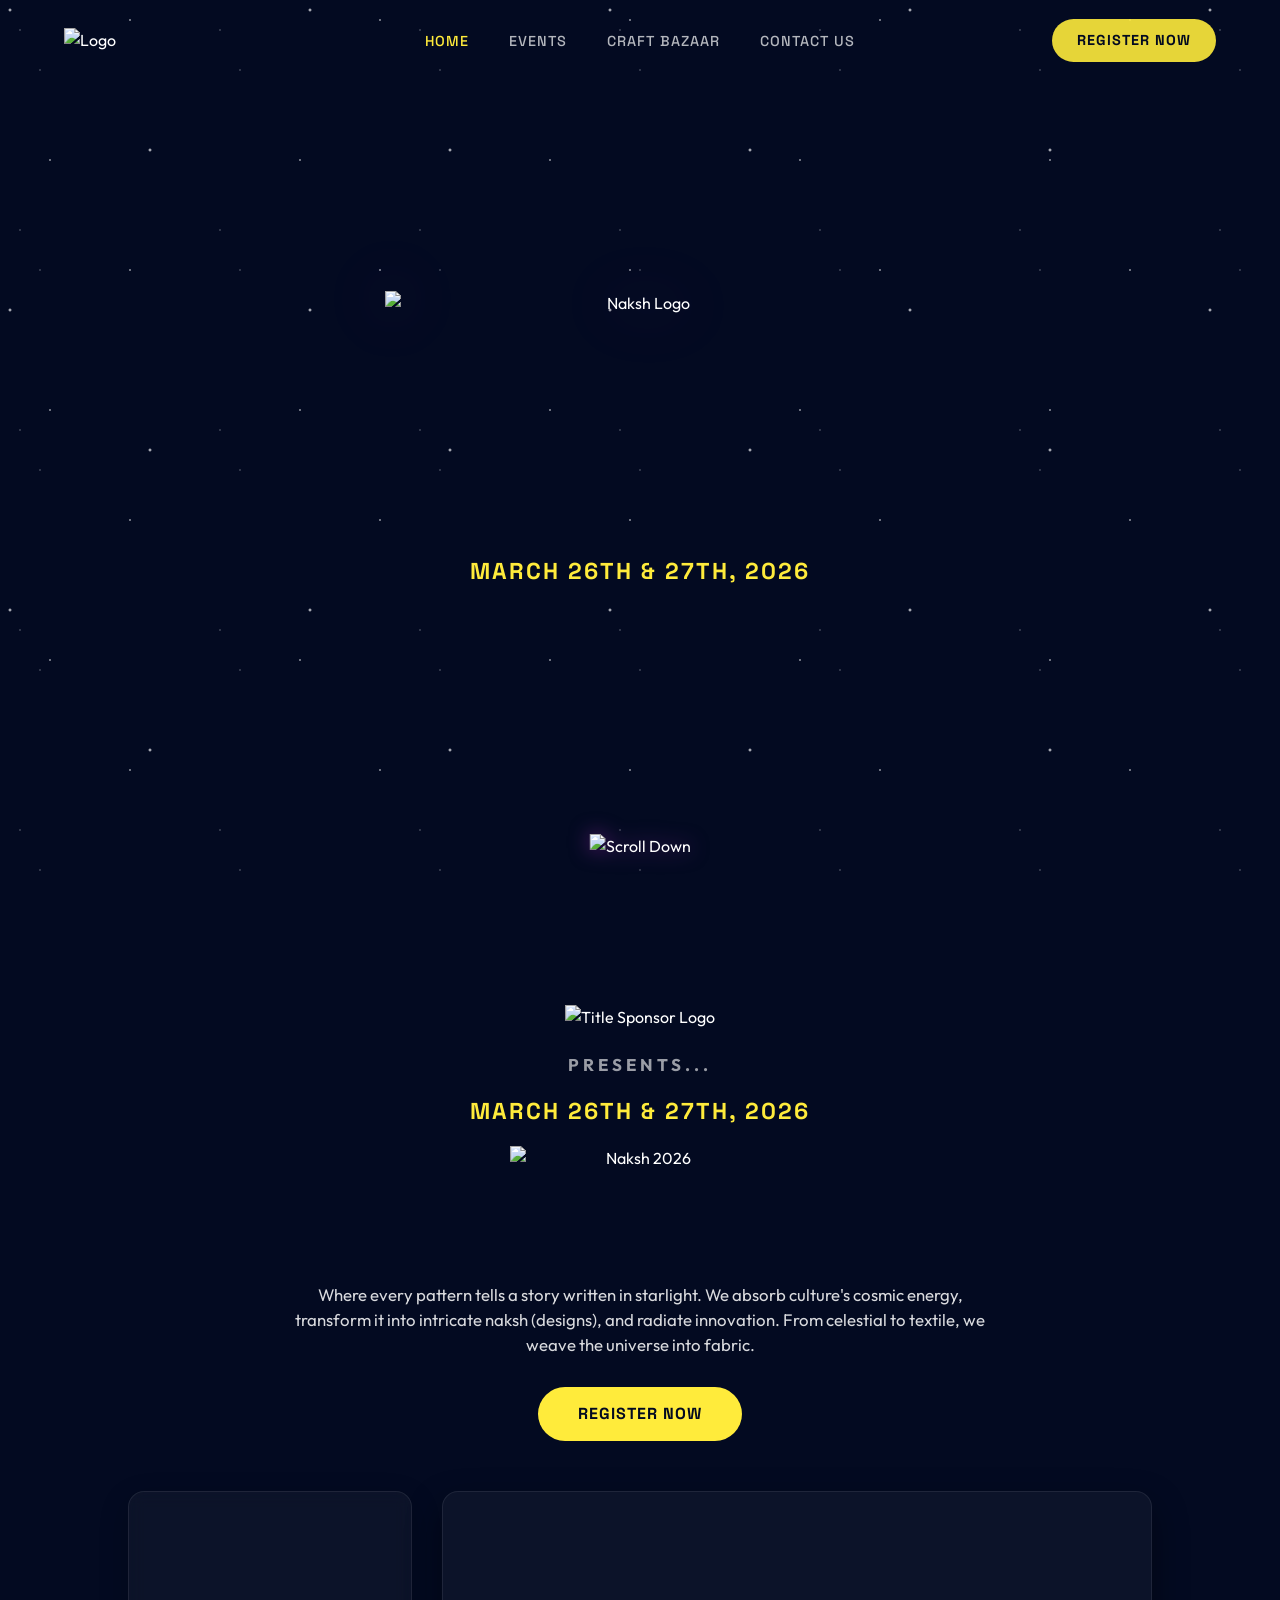
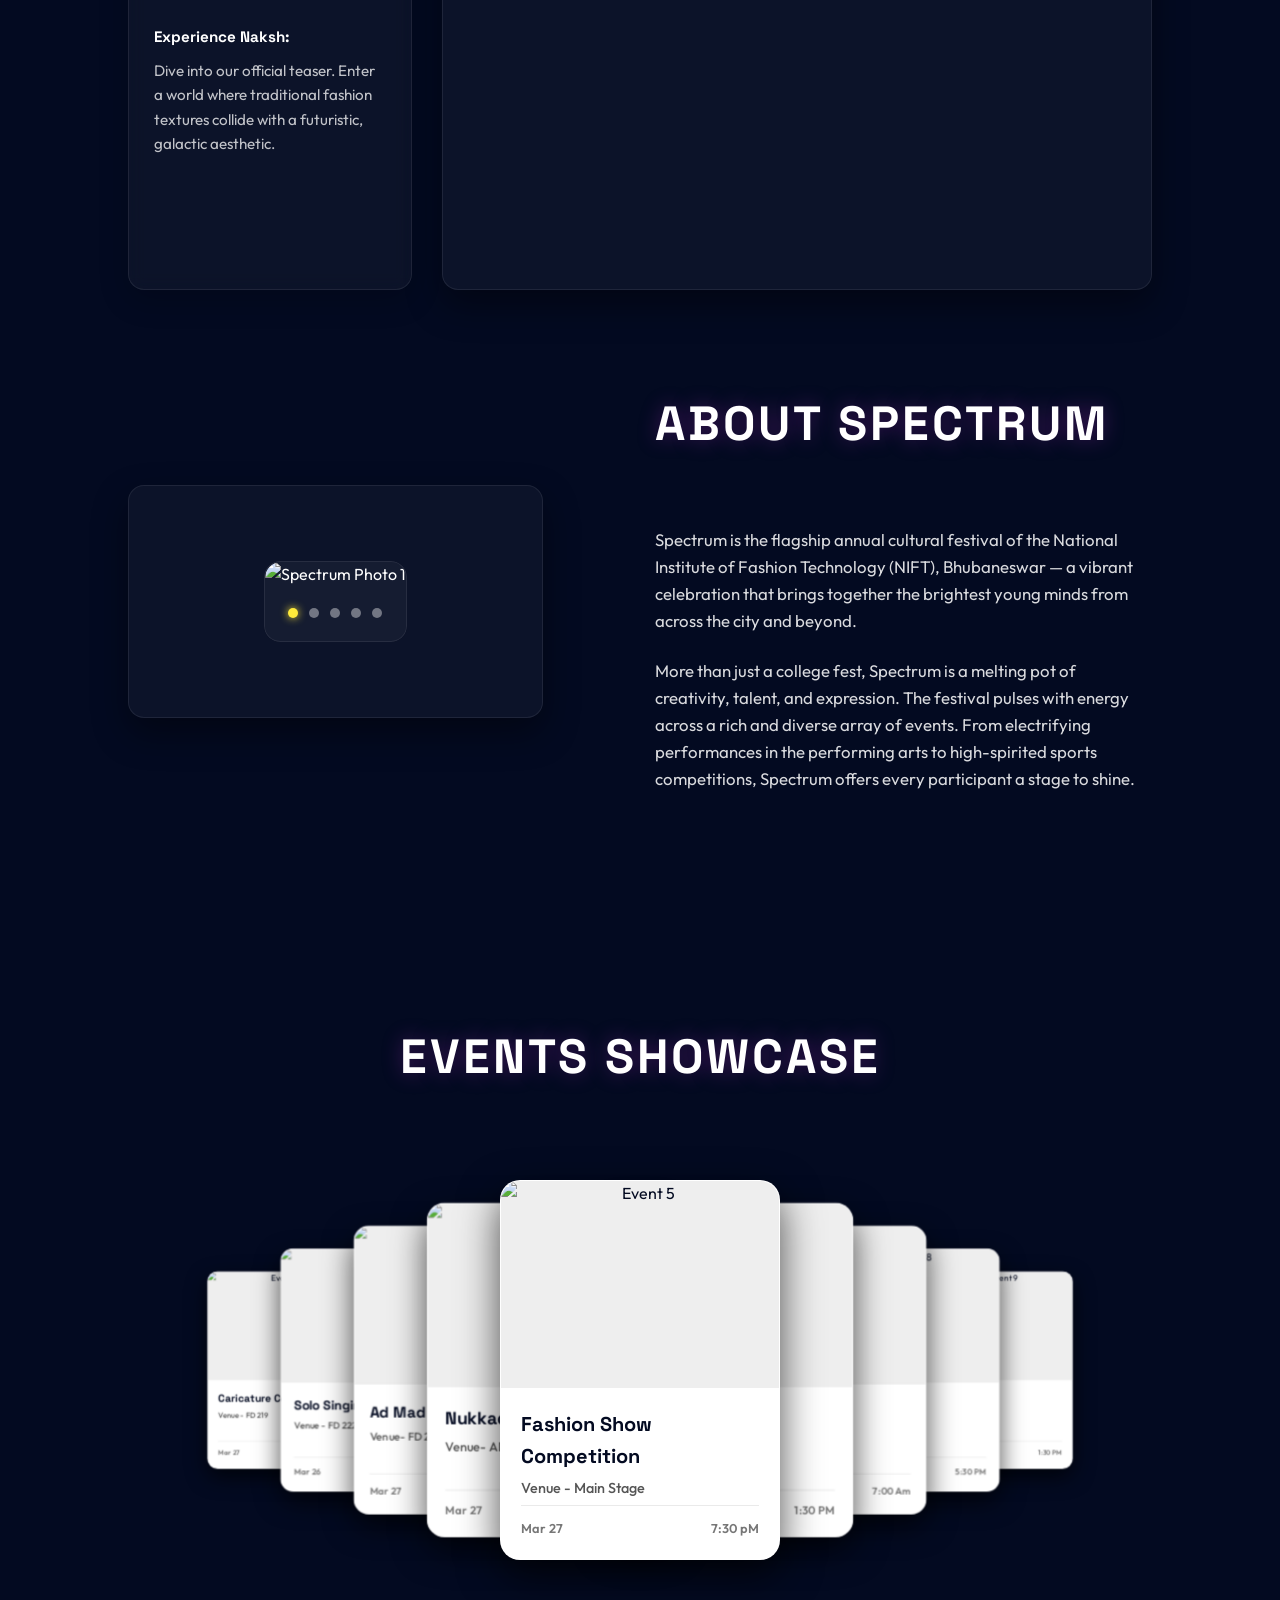
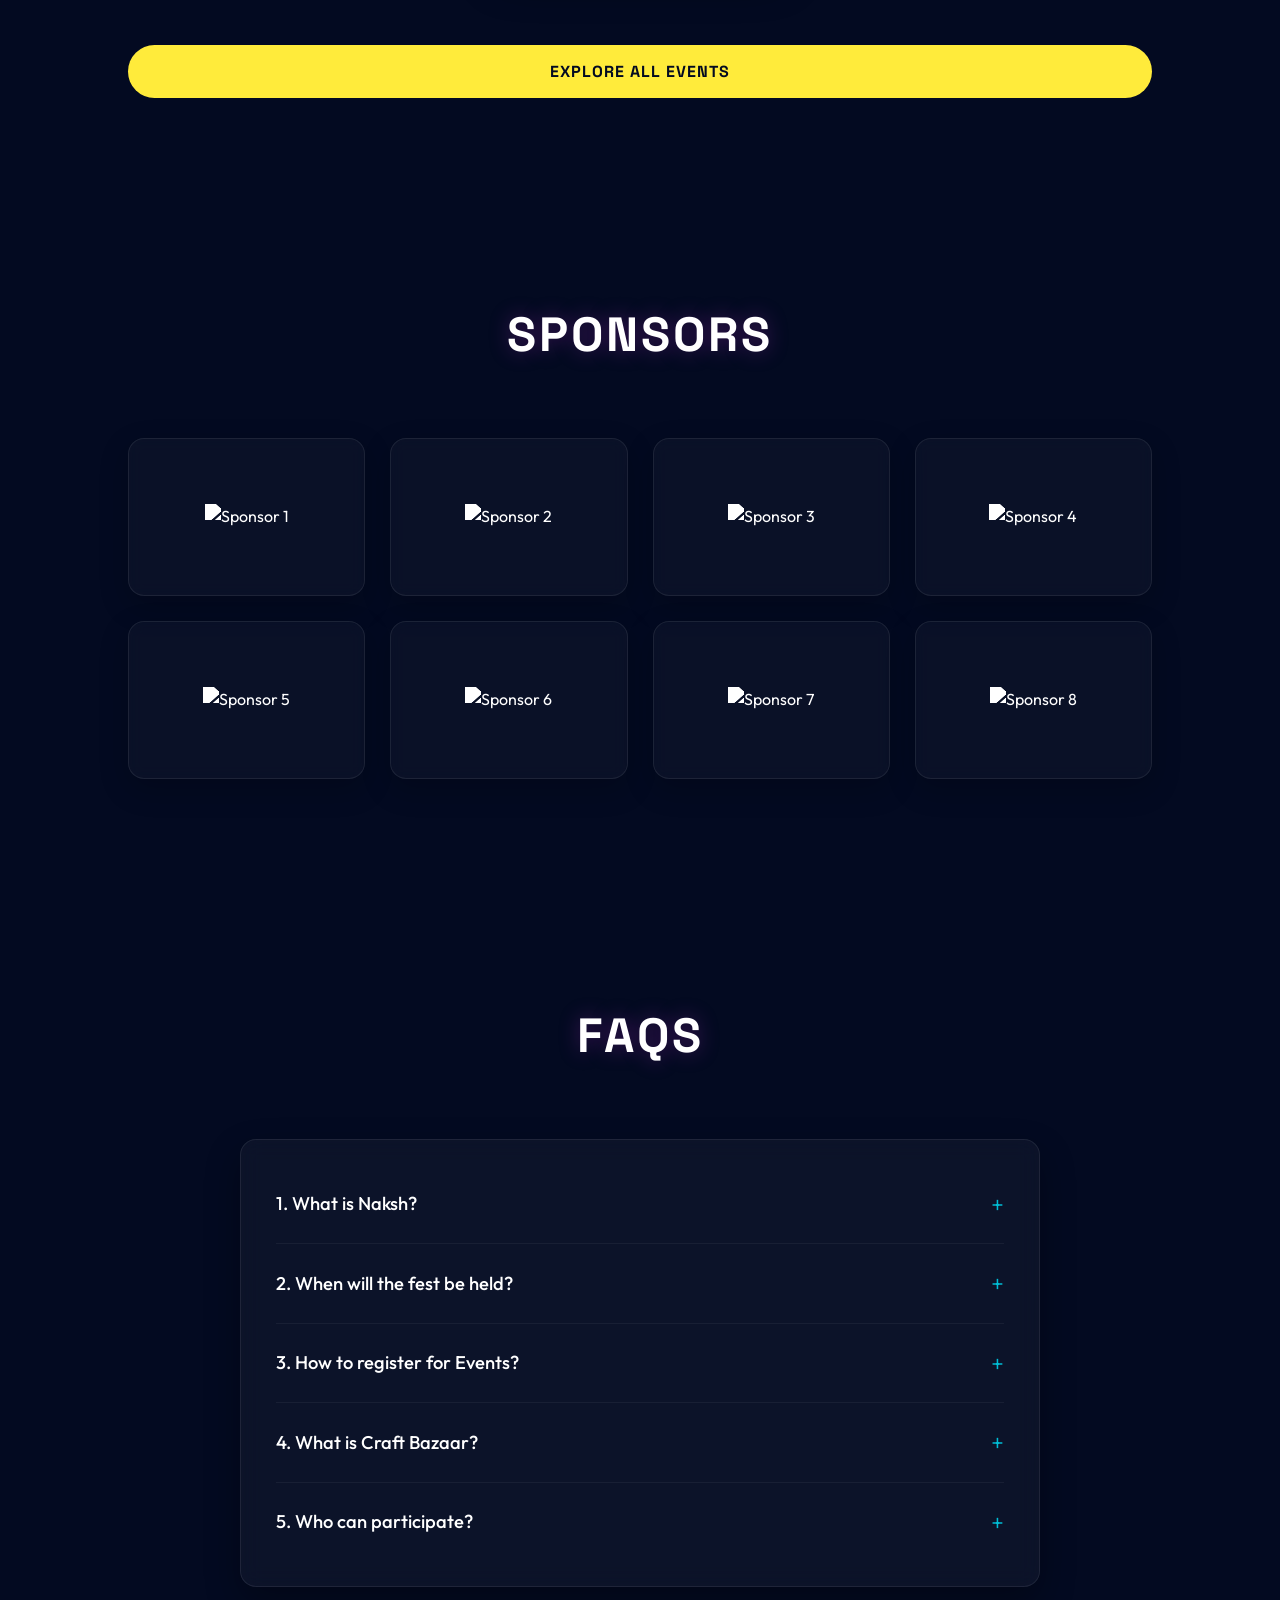
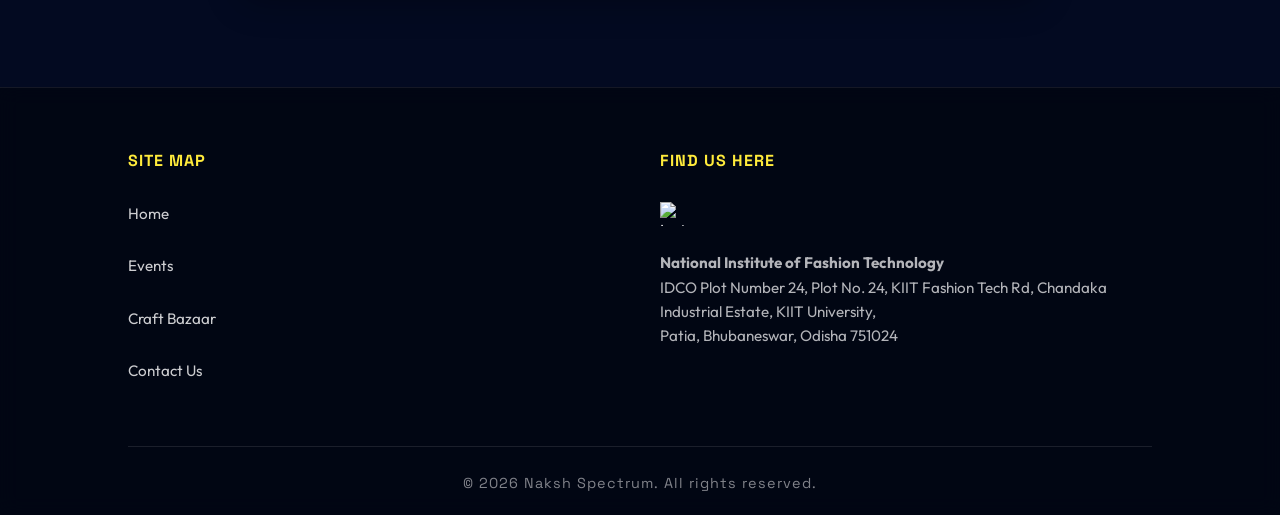
==== index.html @ 97445d71 "initial commit" ====
<!DOCTYPE html>
<html lang="en">
<head>
    <meta charset="UTF-8">
    <meta name="viewport" content="width=device-width, initial-scale=1.0">
    <title>Naksh - Spectrum 2026</title>
    
    <link rel="preconnect" href="https://fonts.googleapis.com">
    <link rel="preconnect" href="https://fonts.gstatic.com" crossorigin>
    <link href="https://fonts.googleapis.com/css2?family=Outfit:wght@300;400;500;600&family=Space+Grotesk:wght@400;500;700&display=swap" rel="stylesheet">
    <link rel="stylesheet" href="css/style.css">
    <script src="https://cdnjs.cloudflare.com/ajax/libs/gsap/3.12.2/gsap.min.js"></script>
    <script src="https://cdnjs.cloudflare.com/ajax/libs/gsap/3.12.2/ScrollTrigger.min.js"></script>
    
</head>
<body class="galaxy-body">

    <div class="stars-bg">
        <div class="star-layer star-layer-1"></div>
        <div class="star-layer star-layer-2"></div>
        <div class="star-layer star-layer-3"></div>
        
        <div class="shooting-stars">
            <div class="shooting-star"></div>
            <div class="shooting-star"></div>
            <div class="shooting-star"></div>
            <div class="shooting-star"></div>
            <div class="shooting-star"></div>
        </div>
    </div>
    <canvas id="water-ripples"></canvas>

    <header id="main-header">
        <div class="logo-container">
            <a href="index.html">
                <img src="images/Nift_logo_orginal1.png" alt="Logo" class="nav-logo-img">
            </a>
        </div>
        
        <nav>
            <ul>
                <li><a href="index.html" class="active-link">Home</a></li>
                <li><a href="events.html">Events</a></li>
                <li><a href="craft bazaar.html">Craft Bazaar</a></li>
                <li><a href="contact.html">Contact Us</a></li>
            </ul>
        </nav>
        
        <div class="header-contact">
            <a href="https://forms.gle/5urBq3kumRg4wjuAA" target="_blank" class="register-btn nav-register-btn">REGISTER NOW</a>
        </div>
    </header>

    <main>
        <section id="landing">
            <img src="images/naksh logo.png" alt="Naksh Logo" id="naksh-main-logo">
            <p class="section-date">March 26th & 27th, 2026</p>
        <a href="#about" class="scroll-down-link">
        <img src="images/scroll.png" alt="Scroll Down" class="spaceship-scroll">
    </a>
        </section>
        

        <section id="about">
            <div class="about-top-section">
                <div class="naksh-content-stack">
                    <div class="sponsor-logo-box">
                        <img src="images/sponsorname.jpg" alt="Title Sponsor Logo">
                    </div>
                    <p class="presents-text">Presents...</p>
                    
                    <p class="section-date">March 26th & 27th, 2026</p>
                    
                    <img src="images/naksh logo.png" alt="Naksh 2026" class="naksh-logo-img">
                    
                    <p class="naksh-desc">Where every pattern tells a story written in starlight. We absorb culture's cosmic energy, transform it into intricate naksh (designs), and radiate innovation. From celestial to textile, we weave the universe into fabric.</p>
                    
                    <a href="https://forms.gle/5urBq3kumRg4wjuAA" target="_blank" class="register-btn">REGISTER NOW</a>
                </div>
                
                <div class="media-split-grid">
                    <div class="video-desc-box">
                        <strong>Experience Naksh:</strong> Dive into our official teaser. Enter a world where traditional fashion textures collide with a futuristic, galactic aesthetic.
                    </div>
                    <div class="media-placeholder video-placeholder">
                        <video autoplay muted loop id="naksh-video">
                            <source src="images/teaser.mp4" type="video/mp4">
                            Your browser does not support HTML5 video.
                        </video>
                    </div>
                </div>
            </div>
            
            <div class="about-grid about-grid-rtl">
                <div class="about-text about-dir-ltr">
                    <h1 class="section-header about-heading-left">About Spectrum</h1>
                    <p>Spectrum is the flagship annual cultural festival of the National Institute of Fashion Technology (NIFT), Bhubaneswar — a vibrant celebration that brings together the brightest young minds from across the city and beyond.</p>
                    <p>More than just a college fest, Spectrum is a melting pot of creativity, talent, and expression. The festival pulses with energy across a rich and diverse array of events. From electrifying performances in the performing arts to high-spirited sports competitions, Spectrum offers every participant a stage to shine.</p>
                </div>
                <div class="media-placeholder about-dir-ltr">
                    <span > 
                        <div class="slideshow-container">

<div class="media-placeholder about-dir-ltr">
    <div class="slideshow-container">
        <div class="mySlides fade">
            <img src="images/fashion show.JPG" alt="Spectrum Photo 1">
        </div>
        
        <div class="mySlides fade">
            <img src="images/dancee.JPG" alt="Spectrum Photo 2">
        </div>
        
        <div class="mySlides fade">
            <img src="images/star.JPG" alt="Spectrum Photo 3">
        </div>
        <div class="mySlides fade">
            <img src="images/mr. & ms. spectrum.JPG" alt="Spectrum Photo 3">
        </div>
        <div class="mySlides fade">
            <img src="images/f show.JPG" alt="Spectrum Photo 3">
        </div>

        <div class="dots-container">
            <span class="dot"></span> 
            <span class="dot"></span> 
            <span class="dot"></span>
            <span class="dot"></span>
            <span class="dot"></span>
        </div>
    </div>
</section>

        <section id="events">
            <h1 class="section-header">Events Showcase</h1>
            
            <div class="carousel-container">
                <div class="carousel-track" id="carousel-track">
                    <div class="carousel-card" onclick="updateCarousel(0)">
                        <img src="images/Caricature.png" alt="Event 1">
                        <div class="card-info">
                            <h3>Caricature Competition</h3>
                            <p>Venue - FD 219</p>
                            <div class="event-meta">
                                <span>Mar 27</span>
                                <span>1:30 PM</span>
                            </div>
                        </div>
                    </div>
                    <div class="carousel-card" onclick="updateCarousel(1)">
                        <img src="images/SoloS.png" alt="Event 2">
                        <div class="card-info">
                            <h3>Solo Singing</h3>
                            <p>Venue - FD 222</p>
                            <div class="event-meta">
                                <span>Mar 26</span>
                                <span>3:30 PM</span>
                            </div>
                        </div>
                    </div>
                    <div class="carousel-card" onclick="updateCarousel(2)">
                        <img src="images/admad.png" alt="Event 3">
                        <div class="card-info">
                            <h3>Ad Mad</h3>
                            <p>Venue- FD 222</p>
                            <div class="event-meta">
                                <span>Mar 27</span>
                                <span>10:30 AM</span>
                            </div>
                        </div>
                    </div>
                    <div class="carousel-card" onclick="updateCarousel(3)">
                        <img src="images/nukkad-card.PNG" alt="Event 4">
                        <div class="card-info">
                            <h3>Nukkad Natak</h3>
                            <p>Venue- AD TD Passage</p>
                            <div class="event-meta">
                                <span>Mar 27</span>
                                <span>10:30 AM</span>
                            </div>
                        </div>
                    </div>
                    <div class="carousel-card" onclick="updateCarousel(4)">
                        <img src="images/FS.png" alt="Event 5">
                        <div class="card-info">
                            <h3>Fashion Show Competition </h3>
                            <p>Venue - Main Stage</p>
                            <div class="event-meta">
                                <span>Mar 27</span>
                                <span>7:30 pM</span>
                            </div>
                        </div>
                    </div>
                    <div class="carousel-card" onclick="updateCarousel(5)">
                        <img src="images/FIFA.png" alt="Event 6">
                        <div class="card-info">
                            <h3>E-sports(FIFA)</h3>
                            <p>Venue - BFT 004, BFT 005</p>
                            <div class="event-meta">
                                <span>Mar 26</span>
                                <span>1:30 PM</span>
                            </div>
                        </div>
                    </div>
                    <div class="carousel-card" onclick="updateCarousel(6)">
                        <img src="images/throw.png" alt="Event 7">
                        <div class="card-info">
                            <h3>Throwball(Girls)</h3>
                            <p>Venue-Volleyball Ground</p>
                            <div class="event-meta">
                                <span>Mar 26</span>
                                <span>7:00 Am</span>
                            </div>
                        </div>
                    </div>
                    <div class="carousel-card" onclick="updateCarousel(7)">
                        <img src="images/groupdance.PNG" alt="Event 8">
                        <div class="card-info">
                            <h3>Group Dance</h3>
                            <p>Main stage</p>
                            <div class="event-meta">
                                <span>Mar 27</span>
                                <span>5:30 PM</span>
                            </div>
                        </div>
                    </div>
                    <div class="carousel-card" onclick="updateCarousel(8)">
                        <img src="images/Chess.png" alt="Event 9">
                        <div class="card-info">
                            <h3>Chess</h3>
                            <p>Venue- FD 122</p>
                            <div class="event-meta">
                                <span>Mar 27</span>
                                <span>1:30 PM</span>
                            </div>
                        </div>
                    </div>
                </div>
            </div>
            
            <a href="events.html" class="know-more-btn">Explore All Events</a>
        </section>

        <section id="sponsors-list">
            <h1 class="section-header">Sponsors</h1>
            <div class="sponsors-grid">
                <div class="sponsor-card-white">
                    <img src="images/ubi.png" alt="Sponsor 1" class="sponsor-logo-placeholder">
                </div>
                <div class="sponsor-card-white">
                    <img src="images/red bull.png" alt="Sponsor 2" class="sponsor-logo-placeholder">
                </div>
                <div class="sponsor-card-white">
                    <img src="images/" alt="Sponsor 3" class="sponsor-logo-placeholder">
                </div>
                <div class="sponsor-card-white">
                    <img src="sponsor_logo_4.png" alt="Sponsor 4" class="sponsor-logo-placeholder">
                </div>
                <div class="sponsor-card-white">
                    <img src="sponsor_logo_5.png" alt="Sponsor 5" class="sponsor-logo-placeholder">
                </div>
                <div class="sponsor-card-white">
                    <img src="sponsor_logo_6.png" alt="Sponsor 6" class="sponsor-logo-placeholder">
                </div>
                <div class="sponsor-card-white">
                    <img src="sponsor_logo_7.png" alt="Sponsor 7" class="sponsor-logo-placeholder">
                </div>
                <div class="sponsor-card-white">
                    <img src="images/jaiswal.png" alt="Sponsor 8" class="sponsor-logo-placeholder">
                </div>
            </div>
        </section>

        <section id="faq">
            <h1 class="section-header">FAQs</h1>
            <div class="faq-container">
                <div class="faq-item">
                    <div class="faq-question">1. What is Naksh? <span class="faq-icon">+</span></div>
                    <div class="faq-answer">Naksh is the annual technical and cultural fest, featuring a blend of competitions, workshops, and entertainment nights focusing on the fusion of fashion and the cosmos.</div>
                </div>
                <div class="faq-item">
                    <div class="faq-question">2. When will the fest be held? <span class="faq-icon">+</span></div>
                    <div class="faq-answer">The upcoming edition will be held from March 26-27, 2026. Keep an eye on our portal for the exact timetable.</div>
                </div>
                <div class="faq-item">
                    <div class="faq-question">3. How to register for Events? <span class="faq-icon">+</span></div>
                    <div class="faq-answer">You can register through the "Register" button on this website and you will be redirected to our Google Form.</div>
                </div>
                <div class="faq-item">
                    <div class="faq-question">4. What is Craft Bazaar? <span class="faq-icon">+</span></div>
                    <div class="faq-answer">The two day CRAFT BAZAAR, gives a good platform to artisans and people to interact and exchange design and craft knowledge and experiences.</div>
                </div>
                <div class="faq-item">
                    <div class="faq-question">5. Who can participate? <span class="faq-icon">+</span></div>
                    <div class="faq-answer">It brings together tech enthusiasts, innovators, students, and industry leaders from across the country. Everyone is welcome to join the cosmic celebration!</div>
                </div>
            </div>
        </section>
    </main>

    <footer>
        <div class="footer-content">
            <div class="footer-col">
                <h4>SITE MAP</h4>
                <ul class="site-map" id="footer-sitemap">
                    <li><a href="index.html">Home</a></li></br>
                    <li><a href="events.html">Events</a></li></br>
                    <li><a href="craft bazaar.html">Craft Bazaar</a></li></br>
                    <li><a href="contact.html">Contact Us</a></li>
                </ul>
            </div>
            <div class="footer-col">
                <h4>FIND US HERE</h4>
                <div class="social-icons">
                    <a href="https://www.instagram.com/spectrum.niftbbsr26/" target="_blank" rel="noopener noreferrer">
                        <img src="https://img.icons8.com/ios-filled/50/ffffff/instagram-new.png" alt="Instagram">
                    </a>
                </div>
                <div class="address-box">
                    <p><strong>National Institute of Fashion Technology</strong><br>
                        IDCO Plot Number 24, Plot No. 24, KIIT Fashion Tech Rd, Chandaka Industrial Estate, KIIT University,<br>
                        Patia, Bhubaneswar, Odisha 751024</p>
                </div>
            </div>
        </div>
        <div class="footer-bottom">
            &copy; 2026 Naksh Spectrum. All rights reserved.
        </div>
    </footer>
    <script src="js/script.js"></script>
</body>
</html>
---- css/style.css ----
/* Consolidated styles for all pages */

/* ===== Source: css/home.css ===== */
/* --- General & Background Styles --- */
:root {
    --primary-bg: #030a21; /* Deep galaxy blue */
    --text-color: #ffffff;
    --accent-purple: #9c27b0;
    --accent-yellow: #ffeb3b;
    --nav-bg: rgba(3, 10, 33, 0.7);
    --glass-bg: rgba(255, 255, 255, 0.04);
    --glass-border: rgba(255, 255, 255, 0.08);
    --frosted-glass: blur(12px) saturate(180%);
    --faq-accent: #00bcd4; 
}

* {
    margin: 0;
    padding: 0;
    box-sizing: border-box;
    font-family: 'Outfit', sans-serif;
    -webkit-font-smoothing: antialiased;
}

body.galaxy-body {
    position: relative;
    background-color: var(--primary-bg);
    color: var(--text-color);
    overflow-x: hidden;
    line-height: 1.6;
}

h1, h2, h3, h4, .section-header, nav a, .register-btn, .know-more-btn {
    font-family: 'Space Grotesk', sans-serif;
}

/* --- Animated Floating Stars --- */
.stars-bg {
    position: fixed;
    top: 0; left: 0; width: 100%; height: 100%;
    z-index: 0;
    pointer-events: none;
}

.star-layer {
    position: absolute;
    top: 0; left: 0; width: 100%; height: 100%;
    background-repeat: repeat;
    animation: driftUp linear infinite;
}

.star-layer-1 {
    background-image: radial-gradient(1px 1px at 20px 30px, #ffffff, rgba(0,0,0,0)),
                      radial-gradient(1px 1px at 40px 70px, #ffffff, rgba(0,0,0,0)),
                      radial-gradient(1px 1px at 90px 40px, #ffffff, rgba(0,0,0,0)),
                      radial-gradient(1px 1px at 160px 120px, #ffffff, rgba(0,0,0,0));
    background-size: 200px 200px;
    animation-duration: 60s;
    opacity: 0.6;
}

.star-layer-2 {
    background-image: radial-gradient(1.5px 1.5px at 50px 160px, #ffffff, rgba(0,0,0,0)),
                      radial-gradient(1.5px 1.5px at 130px 20px, #ffffff, rgba(0,0,0,0)),
                      radial-gradient(1.5px 1.5px at 200px 180px, #ffffff, rgba(0,0,0,0));
    background-size: 250px 250px;
    animation-duration: 40s;
    opacity: 0.8;
}

.star-layer-3 {
    background-image: radial-gradient(2px 2px at 10px 10px, #ffffff, rgba(0,0,0,0)),
                      radial-gradient(2px 2px at 150px 150px, #ffffff, rgba(0,0,0,0)),
                      radial-gradient(2px 2px at 280px 80px, #ffffff, rgba(0,0,0,0));
    background-size: 300px 300px;
    animation-duration: 25s;
    opacity: 1;
}

@keyframes driftUp {
    from { background-position: 0 0; }
    to { background-position: 0 -600px; }
}

a { text-decoration: none; color: inherit; }
ul { list-style: none; }

/* --- Canvas Ripple Effect --- */
#water-ripples {
    position: fixed;
    top: 0; left: 0; width: 100%; height: 100%;
    z-index: 1; 
    pointer-events: none; 
}

header, main, footer {
    position: relative;
    z-index: 10;
}

/* --- Navigation Bar --- */
header {
    position: fixed;
    top: 0; left: 0; width: 100%;
    display: flex; 
    justify-content: space-between; 
    align-items: center;
    padding: 1.2rem 5%;
    z-index: 1000;
    transition: all 0.3s ease;
}

header.scrolled {
    padding: 0.8rem 5%;
    background-color: var(--nav-bg);
    backdrop-filter: var(--frosted-glass);
    -webkit-backdrop-filter: var(--frosted-glass);
    box-shadow: 0 4px 20px rgba(0,0,0,0.3);
    border-bottom: 1px solid var(--glass-border);
}

.logo-container { 
    flex: 1; 
    display: flex; 
    justify-content: flex-start;
    align-items: center; 
}

.nav-logo-img { 
    height: 65px; 
    width: auto; 
    object-fit: contain;
    transition: height 0.3s ease;
}

header.scrolled .nav-logo-img {
    height: 50px;
}

nav {
    flex: 1; 
    display: flex;
    justify-content: center; 
}

nav ul { display: flex; gap: 2.5rem; justify-content: center;}
nav a { 
    font-weight: 500; 
    opacity: 0.7; 
    transition: all 0.3s ease; 
    letter-spacing: 1px; 
    text-transform: uppercase;
    font-size: 0.9rem;
    white-space: nowrap; /* Ensures Craft Bazaar stays on one line */
}
nav a:hover, nav a.active-link { 
    opacity: 1; 
    color: var(--accent-yellow); 
}

.header-contact {
    flex: 1;
    display: flex;
    justify-content: flex-end;
    align-items: center;
    gap: 10px;
    font-family: 'Space Grotesk', sans-serif;
    font-weight: 500;
    font-size: 1rem;
    opacity: 0.9;
}
.header-contact img {
    width: 18px;
    height: 18px;
}

/* Specific styling for the Register button inside the header */
.nav-register-btn {
    margin-top: 0 !important; 
    padding: 10px 25px !important;
    font-size: 0.9rem !important;
}

.register-btn {
    background: var(--accent-yellow);
    color: var(--primary-bg);
    border: none;
    padding: 14px 40px;
    border-radius: 30px;
    font-weight: 700;
    cursor: pointer;
    transition: all 0.3s ease;
    font-size: 1rem;
    text-transform: uppercase;
    letter-spacing: 1px;
    margin-top: 15px; 
    display: inline-block;
}

.register-btn:hover {
    transform: translateY(-3px);
    box-shadow: 0 10px 25px rgba(255, 235, 59, 0.3);
}

/* --- Layout & Sections --- */
section { padding: 100px 10%; min-height: 80vh; display: flex; flex-direction: column; justify-content: center; }

#landing { text-align: center; align-items: center; height: 100vh; padding-top: 80px; }
#naksh-main-logo {height: 230px;width: 510px; margin-bottom: 2rem; display: flex; align-items: center; justify-content: center; filter: drop-shadow(0 0 30px rgba(156, 39, 176, 0.4));}


.about-grid { display: grid; grid-template-columns: 1.2fr 1fr; gap: 7rem; align-items: center; margin-bottom: 2px; }
.about-text p { font-size: 1.05rem; opacity: 0.85; margin-bottom: 1.5rem; }

.section-header { 
    font-size: 2.8rem; 
    margin-bottom: 3rem; 
    color: var(--text-color); 
    text-align: center; 
    text-transform: uppercase;
    letter-spacing: 2px;
}

/* --- Centered Layout for About Naksh Top Section --- */
.about-top-section {
    display: flex;
    flex-direction: column;
    gap: 50px; 
    margin-bottom: 6rem;
    width: 100%;
}

.naksh-content-stack {
    display: flex;
    flex-direction: column;
    align-items: center; 
    text-align: center; 
    gap: 15px; /* Tighter gap */
    max-width: 700px;
    margin: 0 auto; 
}

.naksh-content-stack p { margin-bottom: 0; }

.sponsor-logo-box {
    padding: 5px 5px;
}

.sponsor-logo-box img {
    height: 70px;
    width: auto;
    object-fit: contain;
}

.presents-text {
    font-size: 17px;
    font-weight: bold;
    letter-spacing: 4px;
    text-transform: uppercase;
    color: rgba(255, 255, 255, 0.6);
}

.section-date {
    font-weight: 700;
    letter-spacing: 2px;
    color: var(--accent-yellow);
    font-size: 23px;
    margin: 0; /* Reduced spacing */
    font-family: 'Space Grotesk', sans-serif;
    text-transform: uppercase;
}

.naksh-logo-img {
    height: 120px;
    width: 260px;
    object-position: center; 
    margin: 1px 0; /* Tightened spacing around logo */
}

.naksh-desc {
    max-width: 800px;
    line-height: 1.5; /* Decreased line height for cleaner block */
    font-size: 1.05rem;
    opacity: 0.85;
}
/* --- Spaceship Scroll Button --- */
.scroll-down-link {
    position: absolute;
    bottom: 40px;
    left: 50%;
    transform: translateX(-50%);
    z-index: 20;
    transition: transform 0.3s ease;
}

.spaceship-scroll {
    width: 60px; /* Adjust size based on your image */
    height: auto;
    filter: drop-shadow(0 0 10px rgba(156, 39, 176, 0.6)); /* Purple glow to match accent */
    animation: space-float 3s infinite ease-in-out;
    cursor: pointer;
}

.scroll-down-link:hover .spaceship-scroll {
    filter: drop-shadow(0 0 20px var(--accent-yellow)); /* Glows yellow on hover */
}

/* Floating Animation */
@keyframes space-float {
    0%, 100% {
        transform: translateY(0);
    }
    50% {
        transform: translateY(-15px);
    }
}

/* Ensure landing container allows absolute positioning */
#landing {
    position: relative;
    display: flex;
    flex-direction: column;
    justify-content: center;
    align-items: center;
    height: 100vh;
}


/* --- Media Split Grid (Bottom Boxes) --- */
.media-split-grid {
    display: grid;
    grid-template-columns: 1fr 2.5fr; 
    gap: 30px;
    width: 100%;
    align-items: stretch;
}

.media-placeholder { 
    background: var(--glass-bg); 
    width: 100%;
    aspect-ratio: 16 / 9; 
    display: flex; 
    justify-content: center; 
    align-items: center; 
    border-radius: 16px; 
    border: 1px solid var(--glass-border);
    box-shadow: 0 15px 35px rgba(0,0,0,0.4);
    overflow: hidden;
    position: relative;
}

#naksh-video {
    width: 100%;
    height: 100%;
    object-fit: cover;
    position: absolute;
    top: 0; left: 0;
}

.video-desc-box {
    background: var(--glass-bg);
    border: 1px solid var(--glass-border);
    padding: 25px;
    border-radius: 16px;
    font-size: 0.95rem;
    color: rgba(255, 255, 255, 0.75);
    backdrop-filter: blur(8px);
    box-shadow: 0 10px 30px rgba(0,0,0,0.2);
    display: flex;
    flex-direction: column;
    justify-content: center;
}
.video-desc-box strong { color: var(--text-color); font-family: 'Space Grotesk', sans-serif; display: block; margin-bottom: 10px;}

/* --- Events Carousel Section --- */
#events { text-align: center; overflow: hidden; padding: 100px 10% 80px 10%;}

.carousel-container { 
    position: relative; 
    width: 100%; 
    height: 420px; 
    display: flex; 
    justify-content: center; 
    align-items: center; 
    margin-bottom: 50px; 
    perspective: 1800px; 
}

.carousel-track { 
    position: relative; 
    width: 280px; 
    height: 380px; 
    transform-style: preserve-3d; 
}

.carousel-card { 
    position: absolute; 
    width: 100%; 
    height: 100%; 
    background: #ffffff; 
    border-radius: 20px; 
    color: #030a21; 
    transition: transform 0.5s cubic-bezier(0.4, 0, 0.2, 1), opacity 0.5s ease; 
    cursor: pointer; 
    display: flex; 
    flex-direction: column; 
    overflow: hidden; 
    box-shadow: 0 15px 40px rgba(0,0,0,0.7); 
    border: 1px solid rgba(255,255,255,0.1);
}

.carousel-card img { 
    width: 100%; 
    height: 55%; 
    object-fit: cover; 
    background: #eee; 
    border-bottom: 1px solid #eee;
}

.carousel-card .card-info { 
    padding: 20px; 
    text-align: left; 
    display: flex; 
    flex-direction: column; 
    justify-content: space-between; 
    flex-grow: 1;
}

.carousel-card h3 { 
    font-size: 1.25rem; 
    margin-bottom: 5px; 
    font-weight: 700;
}

.carousel-card p {
    font-size: 0.9rem;
    color: #555;
    font-weight: 500;
}

.event-meta { 
    display: flex; 
    justify-content: space-between; 
    font-size: 0.8rem; 
    color: #777; 
    font-weight: 600; 
    border-top: 1px solid #eaeaea; 
    padding-top: 12px; 
    margin-top: auto;
    font-family: 'Space Grotesk', sans-serif;
}

/* FIX: Updated padding and margin-top to match .register-btn */
.know-more-btn { 
    background: var(--accent-yellow);
    color: var(--primary-bg);
    border: none;
    padding: 14px 40px; 
    border-radius: 30px;
    font-weight: 700;
    cursor: pointer;
    transition: all 0.3s ease;
    font-size: 1rem;
    text-transform: uppercase;
    letter-spacing: 1px;
    margin-top: 15px; 
    display: inline-block;
}

.know-more-btn:hover { 
    transform: translateY(-3px);
    box-shadow: 0 10px 25px rgba(255, 235, 59, 0.3);
}

/* --- Sponsors Grid Section --- */
#sponsors-list { padding: 80px 10%; text-align: center; }

.sponsors-grid {
    display: grid;
    grid-template-columns: repeat(4, 1fr); 
    gap: 25px;
    width: 100%; 
    margin: 0 auto;
}

.sponsor-card-white {
    background: rgba(255, 255, 255, 0.03);
    backdrop-filter: blur(8px);
    border: 1px solid var(--glass-border);
    border-radius: 16px;
    padding: 30px 20px;
    display: flex;
    justify-content: center;
    align-items: center;
    aspect-ratio: 3 / 2; 
    box-shadow: 0 10px 30px rgba(0,0,0,0.2);
    transition: all 0.3s ease;
}

.sponsor-card-white:hover { 
    transform: translateY(-5px); 
    background: rgba(255, 255, 255, 0.08);
    border-color: rgba(255,255,255,0.2);
}

.sponsor-card-white img {
    max-width: 80%;
    max-height: 80%; 
    object-fit: contain;
    filter: grayscale(100%) brightness(200%); 
    transition: filter 0.3s ease;
}

.sponsor-card-white:hover img {
    filter: grayscale(0%) brightness(100%);
}

/* --- FAQ Accordion --- */
#faq { align-items: center; }
.faq-container { 
    width: 100%; 
    max-width: 800px; 
    background: var(--glass-bg); 
    border-radius: 16px; 
    padding: 25px 35px; 
    border: 1px solid var(--glass-border);
    box-shadow: 0 15px 35px rgba(0,0,0,0.3);
    backdrop-filter: blur(10px);
}
.faq-item { border-bottom: 1px solid rgba(255,255,255,0.05); padding: 20px 0; }
.faq-item:last-child { border-bottom: none; }
.faq-question { 
    display: flex; 
    justify-content: space-between; 
    align-items: center; 
    cursor: pointer; 
    font-size: 1.15rem; 
    color: var(--text-color); 
    font-weight: 500;
    transition: color 0.3s; 
}
.faq-question:hover { color: var(--accent-yellow); }
.faq-icon { font-size: 1.5rem; font-weight: 300; transition: transform 0.4s ease; color: var(--faq-accent); }
.faq-answer { 
    max-height: 0; 
    overflow: hidden; 
    transition: all 0.4s ease; 
    color: rgba(255,255,255,0.7); 
    line-height: 1.6; 
    font-size: 0.95rem;
}
.faq-item.active .faq-answer { max-height: 200px; padding-top: 15px; }
.faq-item.active .faq-icon { transform: rotate(45deg); color: var(--accent-yellow); }

/* --- Footer --- */
footer { 
    background-color: rgba(0,0,0,0.4); 
    backdrop-filter: blur(10px);
    border-top: 1px solid var(--glass-border);
    color: var(--text-color); 
    padding: 60px 10% 20px 10%; 
    display: flex; 
    flex-direction: column;
}
.footer-content {
    display: grid;
    grid-template-columns: 1fr 1fr;
    gap: 40px;
    width: 100%;
}
.footer-col h3, .footer-col h4 { margin-bottom: 1.8rem; color: var(--accent-yellow); letter-spacing: 1px;}
.footer-col li { font-size: 0.95rem; opacity: 0.8;}

#footer-sitemap {
    display: grid;
    grid-template-columns: 1fr 1fr;
    gap: 15px;
}

.site-map a { transition: color 0.3s, opacity 0.3s; }
.site-map a:hover { color: var(--accent-yellow); opacity: 1;}
.site-map a.active-link { color: var(--accent-yellow); font-weight: 600; opacity: 1;}

.social-icons { display: flex; align-items: center; gap: 20px; margin-bottom: 25px; }
.social-icons a { display: inline-flex; align-items: center; justify-content: center; }
.social-icons img { width: 24px; height: 24px; cursor: pointer; transition: transform 0.2s;} 
.social-icons img:hover { transform: scale(1.2); }
.address-box { font-size: 0.95rem; line-height: 1.6; color: rgba(255,255,255,0.7); }

.footer-bottom {
    text-align: center;
    padding-top: 25px;
    margin-top: 50px;
    border-top: 1px solid rgba(255,255,255,0.1);
    font-size: 0.9rem;
    color: rgba(255,255,255,0.5);
    font-family: 'Space Grotesk', sans-serif;
    letter-spacing: 1px;
}

/* Responsive adjustments */
@media (max-width: 900px) {
    .about-grid, .media-split-grid, .footer-content { grid-template-columns: 1fr; gap: 3rem; text-align: center; }
    .naksh-content-stack { align-items: center; text-align: center; margin: 0 auto; }
    .sponsors-grid { grid-template-columns: repeat(2, 1fr); }
    nav ul { gap: 1rem; font-size: 0.8rem; }
    .header-contact { display: none; } 
}/* --- Image Slider Styles --- */
.slideshow-container {
    width: 100%;
    height: 100%; /* Fills the existing media-placeholder */
    position: relative;
    border-radius: 16px;
    overflow: hidden;
}

.mySlides {
    display: none;
    width: 100%;
    height: 100%;
}

.mySlides img {
    width: 100%;
    height: 100%;
    object-fit: cover; /* Keeps images from stretching or squishing */
    border-radius: 16px;
}

/* Dots Container */
.dots-container {
    position: absolute;
    bottom: 15px;
    width: 100%;
    text-align: center;
    z-index: 10; /* Ensures dots sit on top of the images */
}

/* The dots/bullets/indicators */
.dot {
    height: 10px;
    width: 10px;
    margin: 0 4px;
    background-color: rgba(255, 255, 255, 0.4);
    border-radius: 50%;
    display: inline-block;
    transition: background-color 0.4s ease;
}

.dot.active {
    background-color: var(--accent-yellow); /* Uses your existing yellow accent */
    box-shadow: 0 0 8px var(--accent-yellow);
}

/* Fading animation */
.fade {
    animation-name: fadeAnim;
    animation-duration: 1.5s;
}

@keyframes fadeAnim {
    from {opacity: .4}
    to {opacity: 1}
}
/* Animated shooting stars */
/* --- Falling / Shooting Stars --- */
.shooting-stars {
    position: absolute;
    top: 0; 
    left: 0;
    width: 100%; 
    height: 100%;
    overflow: hidden;
    z-index: 1; 
}

.shooting-star {
    position: absolute;
    height: 2px;
    /* Gradient flows left (faded) to right (bright) */
    background: linear-gradient(90deg, rgba(255, 255, 255, 1), rgba(255, 255, 255, 0));
    filter: drop-shadow(0 0 6px #ffffff);
    border-radius: 999px;
    opacity: 0;
}

/* The bright glowing head at the front of the star */
.shooting-star::before {
    content: '';
    position: absolute;
    top: 50%;
    right: 0; /* Keeps the head at the leading edge */
    transform: translateY(-50%);
    width: 4px;
    height: 4px;
    background: #ffffff;
    border-radius: 50%;
    box-shadow: 0 0 10px #ffffff, 0 0 20px var(--accent-yellow); 
}

/* By making the animation span a long time (e.g., 15s) but finishing the 
  visual movement by 15%, we create long, random pauses between shooting stars. 
*/
@keyframes shoot {
    0% { 
        transform: translateX(0) translateY(0) rotate(45deg); /* Pointing down-right */
        opacity: 1; 
        width: 0; 
    }
    5% { 
        width: 150px; /* Tail expands */
    }
    15% { 
        /* Star travels out of bounds */
        transform: translateX(1500px) translateY(1500px) rotate(45deg); 
        opacity: 0; 
        width: 0; 
    }
    100% { 
        /* Stays hidden for the remaining 85% of the animation loop */
        transform: translateX(1500px) translateY(1500px) rotate(45deg); 
        opacity: 0; 
        width: 0; 
    }
}

/* Starting positions moved to the top and left edges, with much longer durations */
.shooting-star:nth-child(1) { top: 10%; left: -10%; animation: shoot 18s linear infinite; animation-delay: 0s; }
.shooting-star:nth-child(2) { top: -10%; left: 20%; animation: shoot 15s linear infinite; animation-delay: 3s; }
.shooting-star:nth-child(3) { top: 30%; left: -20%; animation: shoot 22s linear infinite; animation-delay: 7s; }
.shooting-star:nth-child(4) { top: -20%; left: 60%; animation: shoot 19s linear infinite; animation-delay: 11s; }
.shooting-star:nth-child(5) { top: 50%; left: -10%; animation: shoot 25s linear infinite; animation-delay: 14s; }
/* ===== Source: css/contact.css ===== */
  /* --- General & Background Styles --- */
        :root {
            --primary-bg: #030a21; /* Deep galaxy blue */
            --text-color: #ffffff;
            --accent-purple: #9c27b0;
            --accent-yellow: #ffeb3b;
            --nav-bg: rgba(3, 10, 33, 0.7);
            --glass-bg: rgba(255, 255, 255, 0.04);
            --glass-border: rgba(255, 255, 255, 0.08);
            --frosted-glass: blur(12px) saturate(180%);
        }

        * { margin: 0; padding: 0; box-sizing: border-box; font-family: 'Outfit', sans-serif; -webkit-font-smoothing: antialiased; }
        
        body.galaxy-body {
            position: relative;
            background-color: var(--primary-bg);
            color: var(--text-color);
            overflow-x: hidden;
            line-height: 1.6;
        }

        h1, h2, h3, h4, .section-header, nav a, .craft-name {
            font-family: 'Space Grotesk', sans-serif;
        }

        /* --- Animated Floating Stars --- */
        .stars-bg { position: fixed; top: 0; left: 0; width: 100%; height: 100%; z-index: 0; pointer-events: none; }
        .star-layer { position: absolute; top: 0; left: 0; width: 100%; height: 100%; background-repeat: repeat; animation: driftUp linear infinite; }
        .star-layer-1 { background-image: radial-gradient(1px 1px at 20px 30px, #ffffff, transparent), radial-gradient(1px 1px at 40px 70px, #ffffff, transparent), radial-gradient(1px 1px at 90px 40px, #ffffff, transparent), radial-gradient(1px 1px at 160px 120px, #ffffff, transparent); background-size: 200px 200px; animation-duration: 60s; opacity: 0.6; }
        .star-layer-2 { background-image: radial-gradient(1.5px 1.5px at 50px 160px, #ffffff, transparent), radial-gradient(1.5px 1.5px at 130px 20px, #ffffff, transparent), radial-gradient(1.5px 1.5px at 200px 180px, #ffffff, transparent); background-size: 250px 250px; animation-duration: 40s; opacity: 0.8; }
        .star-layer-3 { background-image: radial-gradient(2px 2px at 10px 10px, #ffffff, transparent), radial-gradient(2px 2px at 150px 150px, #ffffff, transparent), radial-gradient(2px 2px at 280px 80px, #ffffff, transparent); background-size: 300px 300px; animation-duration: 25s; opacity: 1; }
        @keyframes driftUp { from { background-position: 0 0; } to { background-position: 0 -600px; } }

        a { text-decoration: none; color: inherit; }
        ul { list-style: none; }

        /* --- Canvas Ripple Effect --- */
        #water-ripples { position: fixed; top: 0; left: 0; width: 100%; height: 100%; z-index: 1; pointer-events: none; }
        header, main, footer { position: relative; z-index: 10; }

        /* --- Navigation Bar --- */
        header { position: fixed; top: 0; left: 0; width: 100%; display: flex; justify-content: space-between; align-items: center; padding: 1.2rem 5%; z-index: 1000; transition: all 0.3s ease; }
        header.scrolled { padding: 0.8rem 5%; background-color: var(--nav-bg); backdrop-filter: var(--frosted-glass); -webkit-backdrop-filter: var(--frosted-glass); box-shadow: 0 4px 20px rgba(0,0,0,0.3); border-bottom: 1px solid var(--glass-border); }
        
        .logo-container { flex: 1; display: flex; justify-content: flex-start; align-items: center; }
        .nav-logo-img { height: 65px; width: auto; object-fit: contain; transition: height 0.3s ease; }
        header.scrolled .nav-logo-img { height: 50px; }
        
        nav { flex: 1; display: flex; justify-content: center; }
        nav ul { display: flex; gap: 2.5rem; justify-content: center;}
        nav a { font-weight: 500; opacity: 0.7; transition: all 0.3s ease; letter-spacing: 1px; text-transform: uppercase; font-size: 0.9rem; white-space: nowrap; }
        nav a:hover, nav a.active-link { opacity: 1; color: var(--accent-yellow); }
        
        .header-contact { flex: 1; display: flex; justify-content: flex-end; align-items: center; gap: 10px; font-family: 'Space Grotesk', sans-serif; font-weight: 500; font-size: 1rem; opacity: 0.9; }
        .header-contact img { width: 18px; height: 18px; filter: brightness(0) invert(1); }

        /* register button style*/
        /* Specific styling for the Register button inside the header */
        .nav-register-btn {
            margin-top: 0 !important; 
            padding: 10px 25px !important;
            font-size: 0.9rem !important;
        }

        .register-btn {
            background: var(--accent-yellow);
            color: var(--primary-bg);
            border: none;
            padding: 14px 40px;
            border-radius: 30px;
            font-weight: 700;
            cursor: pointer;
            transition: all 0.3s ease;
            font-size: 1rem;
            text-transform: uppercase;
            letter-spacing: 1px;
            margin-top: 15px; 
            display: inline-block;
        }

        .register-btn:hover {
            transform: translateY(-3px);
            box-shadow: 0 10px 25px rgba(255, 235, 59, 0.3);
        }

        /* --- Craft Bazaar Main Section --- */
        #craft-bazaar {
            padding: 150px 10% 100px 10%;
            display: flex;
            flex-direction: column;
            align-items: center;
            min-height: 80vh;
        }

        /* Top Logo */
        .cb-top-logo {
            height: 120px;
            width: auto;
            margin-bottom: 40px;
            filter: drop-shadow(0 0 20px rgba(255, 235, 59, 0.3));
        }

        /* Image Banner (Carousel) */
        .cb-banner {
            width: 100%;
            max-width: 1000px;
            aspect-ratio: 16 / 6;
            position: relative;
            border-radius: 16px;
            overflow: hidden;
            margin-bottom: 40px;
            border: 1px solid var(--glass-border);
            box-shadow: 0 15px 35px rgba(0,0,0,0.4);
            background-color: var(--glass-bg);
        }

        .cb-slide {
            position: absolute;
            top: 0; left: 0;
            width: 100%; height: 100%;
            object-fit: cover;
            opacity: 0;
            transition: opacity 1s ease-in-out;
        }

        .cb-slide.active {
            opacity: 1;
        }

        /* Description */
        .cb-desc {
            max-width: 800px;
            text-align: center;
            font-size: 1.1rem;
            color: rgba(255, 255, 255, 0.85);
            line-height: 1.8;
            margin-bottom: 60px;
        }

        /* Crafts Grid (Similar to Sponsors Grid) */
        .crafts-grid {
            display: grid;
            grid-template-columns: repeat(auto-fill, minmax(180px, 1fr)); 
            gap: 25px;
            width: 100%;
            max-width: 1200px;
        }

        /* Craft Card Styling */
        .craft-card {
            background: var(--glass-bg);
            backdrop-filter: blur(8px);
            border: 1px solid var(--glass-border);
            border-radius: 16px;
            padding: 20px;
            display: flex;
            flex-direction: column;
            justify-content: center;
            align-items: center;
            text-align: center;
            box-shadow: 0 10px 30px rgba(0,0,0,0.2);
            transition: all 0.3s ease;
        }

        .craft-card:hover {
            transform: translateY(-5px);
            background: rgba(255, 255, 255, 0.08);
            border-color: var(--accent-yellow);
            box-shadow: 0 15px 35px rgba(255, 235, 59, 0.15);
        }

        .craft-img {
            width: 100%;
            height: 120px;
            object-fit: cover;
            border-radius: 8px;
            margin-bottom: 15px;
            border: 1px solid rgba(255,255,255,0.1);
        }

        .craft-name {
            font-size: 1.1rem;
            color: var(--text-color);
            letter-spacing: 1px;
            text-transform: uppercase;
        }

        /* --- Footer --- */
        footer { 
            background-color: rgba(0,0,0,0.4); 
            backdrop-filter: blur(10px);
            border-top: 1px solid var(--glass-border);
            color: var(--text-color); 
            padding: 60px 10% 20px 10%; 
            display: flex; 
            flex-direction: column;
        }
        .footer-content { display: grid; grid-template-columns: 1fr 1fr; gap: 40px; width: 100%; }
        .footer-col h3, .footer-col h4 { margin-bottom: 1.8rem; color: var(--accent-yellow); letter-spacing: 1px;}
        .footer-col li { margin-bottom: 0.8rem; font-size: 0.95rem; opacity: 0.8;}
        #footer-sitemap { display: grid; grid-template-columns: 1fr 1fr; gap: 15px; }
        .site-map a { transition: color 0.3s, opacity 0.3s; }
        .site-map a:hover { color: var(--accent-yellow); opacity: 1;}
        .site-map a.active-link { color: var(--accent-yellow); font-weight: 600; opacity: 1;}
        .social-icons { display: flex; align-items: center; gap: 20px; margin-bottom: 25px; }
        .social-icons a { display: inline-flex; align-items: center; justify-content: center; }
        .social-icons img { width: 24px; height: 24px; cursor: pointer; transition: transform 0.2s;} 
        .social-icons img:hover { transform: scale(1.2); }
        .address-box { font-size: 0.95rem; line-height: 1.6; color: rgba(255,255,255,0.7); }
        .footer-bottom { text-align: center; padding-top: 25px; margin-top: 50px; border-top: 1px solid rgba(255,255,255,0.1); font-size: 0.9rem; color: rgba(255,255,255,0.5); font-family: 'Space Grotesk', sans-serif; letter-spacing: 1px; }

        /* Responsive adjustments */
        @media (max-width: 900px) {
            #craft-bazaar { padding-top: 120px; }
            .crafts-grid { grid-template-columns: repeat(auto-fill, minmax(140px, 1fr)); }
            .footer-content { grid-template-columns: 1fr; text-align: center; }
            .header-contact { display: none; }
            nav ul { gap: 1rem; font-size: 0.8rem; }
        }
/* ===== Source: css/craft.css ===== */
  /* --- General & Background Styles --- */
        :root {
            --primary-bg: #030a21; /* Deep galaxy blue */
            --text-color: #ffffff;
            --accent-purple: #9c27b0;
            --accent-yellow: #ffeb3b;
            --nav-bg: rgba(3, 10, 33, 0.7);
            --glass-bg: rgba(255, 255, 255, 0.04);
            --glass-border: rgba(255, 255, 255, 0.08);
            --frosted-glass: blur(12px) saturate(180%);
        }

        * { margin: 0; padding: 0; box-sizing: border-box; font-family: 'Outfit', sans-serif; -webkit-font-smoothing: antialiased; }
        
        body.galaxy-body {
            position: relative;
            background-color: var(--primary-bg);
            color: var(--text-color);
            overflow-x: hidden;
            line-height: 1.6;
        }

        h1, h2, h3, h4, .section-header, nav a, .craft-name {
            font-family: 'Space Grotesk', sans-serif;
        }

        /* --- Animated Floating Stars --- */
        .stars-bg { position: fixed; top: 0; left: 0; width: 100%; height: 100%; z-index: 0; pointer-events: none; }
        .star-layer { position: absolute; top: 0; left: 0; width: 100%; height: 100%; background-repeat: repeat; animation: driftUp linear infinite; }
        .star-layer-1 { background-image: radial-gradient(1px 1px at 20px 30px, #ffffff, transparent), radial-gradient(1px 1px at 40px 70px, #ffffff, transparent), radial-gradient(1px 1px at 90px 40px, #ffffff, transparent), radial-gradient(1px 1px at 160px 120px, #ffffff, transparent); background-size: 200px 200px; animation-duration: 60s; opacity: 0.6; }
        .star-layer-2 { background-image: radial-gradient(1.5px 1.5px at 50px 160px, #ffffff, transparent), radial-gradient(1.5px 1.5px at 130px 20px, #ffffff, transparent), radial-gradient(1.5px 1.5px at 200px 180px, #ffffff, transparent); background-size: 250px 250px; animation-duration: 40s; opacity: 0.8; }
        .star-layer-3 { background-image: radial-gradient(2px 2px at 10px 10px, #ffffff, transparent), radial-gradient(2px 2px at 150px 150px, #ffffff, transparent), radial-gradient(2px 2px at 280px 80px, #ffffff, transparent); background-size: 300px 300px; animation-duration: 25s; opacity: 1; }
        @keyframes driftUp { from { background-position: 0 0; } to { background-position: 0 -600px; } }

        a { text-decoration: none; color: inherit; }
        ul { list-style: none; }

        /* --- Canvas Ripple Effect --- */
        #water-ripples { position: fixed; top: 0; left: 0; width: 100%; height: 100%; z-index: 1; pointer-events: none; }
        header, main, footer { position: relative; z-index: 10; }

        /* --- Navigation Bar --- */
        header { position: fixed; top: 0; left: 0; width: 100%; display: flex; justify-content: space-between; align-items: center; padding: 1.2rem 5%; z-index: 1000; transition: all 0.3s ease; }
        header.scrolled { padding: 0.8rem 5%; background-color: var(--nav-bg); backdrop-filter: var(--frosted-glass); -webkit-backdrop-filter: var(--frosted-glass); box-shadow: 0 4px 20px rgba(0,0,0,0.3); border-bottom: 1px solid var(--glass-border); }
        
        .logo-container { flex: 1; display: flex; justify-content: flex-start; align-items: center; }
        .nav-logo-img { height: 65px; width: auto; object-fit: contain; transition: height 0.3s ease; }
        header.scrolled .nav-logo-img { height: 50px; }
        
        nav { flex: 1; display: flex; justify-content: center; }
        nav ul { display: flex; gap: 2.5rem; justify-content: center;}
        nav a { font-weight: 500; opacity: 0.7; transition: all 0.3s ease; letter-spacing: 1px; text-transform: uppercase; font-size: 0.9rem; white-space: nowrap; }
        nav a:hover, nav a.active-link { opacity: 1; color: var(--accent-yellow); }
        
        .header-contact { flex: 1; display: flex; justify-content: flex-end; align-items: center; gap: 10px; font-family: 'Space Grotesk', sans-serif; font-weight: 500; font-size: 1rem; opacity: 0.9; }
        .header-contact img { width: 18px; height: 18px; filter: brightness(0) invert(1); }

        /* register button style*/
        /* Specific styling for the Register button inside the header */
        .nav-register-btn {
            margin-top: 0 !important; 
            padding: 10px 25px !important;
            font-size: 0.9rem !important;
        }

        .register-btn {
            background: var(--accent-yellow);
            color: var(--primary-bg);
            border: none;
            padding: 14px 40px;
            border-radius: 30px;
            font-weight: 700;
            cursor: pointer;
            transition: all 0.3s ease;
            font-size: 1rem;
            text-transform: uppercase;
            letter-spacing: 1px;
            margin-top: 15px; 
            display: inline-block;
        }

        .register-btn:hover {
            transform: translateY(-3px);
            box-shadow: 0 10px 25px rgba(255, 235, 59, 0.3);
        }

        /* --- Craft Bazaar Main Section --- */
        #craft-bazaar {
            padding: 150px 10% 100px 10%;
            display: flex;
            flex-direction: column;
            align-items: center;
            min-height: 80vh;
        }

        /* Top Logo */
        .cb-top-logo {
            height: 120px;
            width: auto;
            margin-bottom: 40px;
            filter: drop-shadow(0 0 20px rgba(255, 235, 59, 0.3));
        }

        /* Image Banner (Carousel) */
        .cb-banner {
            width: 100%;
            max-width: 1000px;
            aspect-ratio: 16 / 6;
            position: relative;
            border-radius: 16px;
            overflow: hidden;
            margin-bottom: 40px;
            border: 1px solid var(--glass-border);
            box-shadow: 0 15px 35px rgba(0,0,0,0.4);
            background-color: var(--glass-bg);
        }

        .cb-slide {
            position: absolute;
            top: 0; left: 0;
            width: 100%; height: 100%;
            object-fit: cover;
            opacity: 0;
            transition: opacity 1s ease-in-out;
        }

        .cb-slide.active {
            opacity: 1;
        }

        /* Description */
        .cb-desc {
            max-width: 800px;
            text-align: center;
            font-size: 1.1rem;
            color: rgba(255, 255, 255, 0.85);
            line-height: 1.8;
            margin-bottom: 60px;
        }

        /* Crafts Grid (Similar to Sponsors Grid) */
        .crafts-grid {
            display: grid;
            grid-template-columns: repeat(auto-fill, minmax(180px, 1fr)); 
            gap: 25px;
            width: 100%;
            max-width: 1200px;
        }

        /* Craft Card Styling */
        .craft-card {
            background: var(--glass-bg);
            backdrop-filter: blur(8px);
            border: 1px solid var(--glass-border);
            border-radius: 16px;
            padding: 20px;
            display: flex;
            flex-direction: column;
            justify-content: center;
            align-items: center;
            text-align: center;
            box-shadow: 0 10px 30px rgba(0,0,0,0.2);
            transition: all 0.3s ease;
        }

        .craft-card:hover {
            transform: translateY(-5px);
            background: rgba(255, 255, 255, 0.08);
            border-color: var(--accent-yellow);
            box-shadow: 0 15px 35px rgba(255, 235, 59, 0.15);
        }

        .craft-img {
            width: 100%;
            height: 120px;
            object-fit: cover;
            border-radius: 8px;
            margin-bottom: 15px;
            border: 1px solid rgba(255,255,255,0.1);
        }

        .craft-name {
            font-size: 1.1rem;
            color: var(--text-color);
            letter-spacing: 1px;
            text-transform: uppercase;
        }

        /* --- Footer --- */
        footer { 
            background-color: rgba(0,0,0,0.4); 
            backdrop-filter: blur(10px);
            border-top: 1px solid var(--glass-border);
            color: var(--text-color); 
            padding: 60px 10% 20px 10%; 
            display: flex; 
            flex-direction: column;
        }
        .footer-content { display: grid; grid-template-columns: 1fr 1fr; gap: 40px; width: 100%; }
        .footer-col h3, .footer-col h4 { margin-bottom: 1.8rem; color: var(--accent-yellow); letter-spacing: 1px;}
        .footer-col li { margin-bottom: 0.8rem; font-size: 0.95rem; opacity: 0.8;}
        #footer-sitemap { display: grid; grid-template-columns: 1fr 1fr; gap: 15px; }
        .site-map a { transition: color 0.3s, opacity 0.3s; }
        .site-map a:hover { color: var(--accent-yellow); opacity: 1;}
        .site-map a.active-link { color: var(--accent-yellow); font-weight: 600; opacity: 1;}
        .social-icons { display: flex; align-items: center; gap: 20px; margin-bottom: 25px; }
        .social-icons a { display: inline-flex; align-items: center; justify-content: center; }
        .social-icons img { width: 24px; height: 24px; cursor: pointer; transition: transform 0.2s;} 
        .social-icons img:hover { transform: scale(1.2); }
        .address-box { font-size: 0.95rem; line-height: 1.6; color: rgba(255,255,255,0.7); }
        .footer-bottom { text-align: center; padding-top: 25px; margin-top: 50px; border-top: 1px solid rgba(255,255,255,0.1); font-size: 0.9rem; color: rgba(255,255,255,0.5); font-family: 'Space Grotesk', sans-serif; letter-spacing: 1px; }

        /* Responsive adjustments */
        @media (max-width: 900px) {
            #craft-bazaar { padding-top: 120px; }
            .crafts-grid { grid-template-columns: repeat(auto-fill, minmax(140px, 1fr)); }
            .footer-content { grid-template-columns: 1fr; text-align: center; }
            .header-contact { display: none; }
            nav ul { gap: 1rem; font-size: 0.8rem; }
        }
/* ===== Source: css/cultural.css ===== */
/* --- General & Background Styles --- */
        :root {
            --primary-bg: #030a21;
            --text-color: #ffffff;
            --accent-purple: #9c27b0;
            --accent-yellow: #ffeb3b;
            --nav-bg: rgba(3, 10, 33, 0.7);
            --glass-bg: rgba(255, 255, 255, 0.04);
            --glass-border: rgba(255, 255, 255, 0.08);
            --frosted-glass: blur(12px) saturate(180%);
        }

        * { margin: 0; padding: 0; box-sizing: border-box; font-family: 'Outfit', sans-serif; -webkit-font-smoothing: antialiased; }
        body.galaxy-body { background-color: var(--primary-bg); color: var(--text-color); overflow-x: hidden; line-height: 1.6; }
        h1, h2, h3, h4, .section-header, nav a, .day-tab, .modal-title { font-family: 'Space Grotesk', sans-serif; }

        /* --- Animated Floating Stars --- */
        .stars-bg { position: fixed; top: 0; left: 0; width: 100%; height: 100%; z-index: 0; pointer-events: none; }
        .star-layer { position: absolute; top: 0; left: 0; width: 100%; height: 100%; background-repeat: repeat; animation: driftUp linear infinite; }
        .star-layer-1 { background-image: radial-gradient(1px 1px at 20px 30px, #ffffff, transparent), radial-gradient(1px 1px at 40px 70px, #ffffff, transparent); background-size: 200px 200px; animation-duration: 60s; opacity: 0.6; }
        .star-layer-2 { background-image: radial-gradient(1.5px 1.5px at 50px 160px, #ffffff, transparent), radial-gradient(1.5px 1.5px at 130px 20px, #ffffff, transparent); background-size: 250px 250px; animation-duration: 40s; opacity: 0.8; }
        .star-layer-3 { background-image: radial-gradient(2px 2px at 10px 10px, #ffffff, transparent), radial-gradient(2px 2px at 150px 150px, #ffffff, transparent); background-size: 300px 300px; animation-duration: 25s; opacity: 1; }
        @keyframes driftUp { from { background-position: 0 0; } to { background-position: 0 -600px; } }

        a { text-decoration: none; color: inherit; } ul { list-style: none; }
        #water-ripples { position: fixed; top: 0; left: 0; width: 100%; height: 100%; z-index: 1; pointer-events: none; }
        header, main, footer { position: relative; z-index: 10; }

        /* --- Navigation Bar --- */
        header { position: fixed; top: 0; left: 0; width: 100%; display: flex; justify-content: space-between; align-items: center; padding: 1.2rem 5%; z-index: 1000; transition: all 0.3s ease; }
        header.scrolled { padding: 0.8rem 5%; background-color: var(--nav-bg); backdrop-filter: var(--frosted-glass); -webkit-backdrop-filter: var(--frosted-glass); box-shadow: 0 4px 20px rgba(0,0,0,0.3); border-bottom: 1px solid var(--glass-border); }
        .logo-container { flex: 1; display: flex; justify-content: flex-start; align-items: center; }
        .nav-logo-img { height: 65px; width: auto; object-fit: contain; transition: height 0.3s ease; }
        header.scrolled .nav-logo-img { height: 50px; }
        nav { flex: 1; display: flex; justify-content: center; }
        nav ul { display: flex; gap: 2.5rem; justify-content: center;}
        nav a { font-weight: 500; opacity: 0.7; transition: all 0.3s ease; letter-spacing: 1px; text-transform: uppercase; font-size: 0.9rem; white-space: nowrap; }
        nav a:hover, nav a.active-link { opacity: 1; color: var(--accent-yellow); }
        .header-contact { flex: 1; display: flex; justify-content: flex-end; align-items: center; gap: 10px; font-family: 'Space Grotesk', sans-serif; font-weight: 500; font-size: 1rem; opacity: 0.9; }
        .header-contact img { width: 18px; height: 18px; }

        /* Specific styling for the Register button inside the header */
                .nav-register-btn {
            margin-top: 0 !important; 
            padding: 10px 25px !important;
            font-size: 0.9rem !important;
        }

        .register-btn {
            background: var(--accent-yellow);
            color: var(--primary-bg);
            border: none;
            padding: 14px 40px;
            border-radius: 30px;
            font-weight: 700;
            cursor: pointer;
            transition: all 0.3s ease;
            font-size: 1rem;
            text-transform: uppercase;
            letter-spacing: 1px;
            margin-top: 15px; 
            display: inline-block;
        }

        .register-btn:hover {
            transform: translateY(-3px);
            box-shadow: 0 10px 25px rgba(255, 235, 59, 0.3);
        }

        /* --- Department Layout (Bookmarks & Grid) --- */
        .page-layout { display: flex; max-width: 1400px; margin: 0 auto; padding: 150px 5% 100px; gap: 40px; min-height: 80vh; }
        
        .sidebar-tabs { display: flex; flex-direction: column; gap: 20px; width: 70px; flex-shrink: 0; position: sticky; top: 150px; height: fit-content; }
        .day-tab { background: var(--glass-bg); border: 1px solid var(--glass-border); border-left: none; border-radius: 0 15px 15px 0; writing-mode: vertical-rl; transform: rotate(180deg); padding: 40px 15px; color: rgba(255,255,255,0.6); font-size: 1.2rem; font-weight: 700; letter-spacing: 3px; cursor: pointer; transition: all 0.3s ease; display: flex; align-items: center; justify-content: center; box-shadow: 5px 0 15px rgba(0,0,0,0.2); backdrop-filter: blur(8px); }
        .day-tab:hover { color: var(--text-color); background: rgba(255,255,255,0.08); }
        .day-tab.active { background: rgba(255, 235, 59, 0.15); border-right: 4px solid var(--accent-yellow); border-top: 1px solid var(--accent-yellow); border-bottom: 1px solid var(--accent-yellow); color: var(--accent-yellow); box-shadow: 5px 0 20px rgba(255, 235, 59, 0.2); }
        
        .main-content { flex: 1; display: flex; flex-direction: column; }
        .dept-page-title { font-size: 3.5rem; color: var(--text-color); text-transform: uppercase; letter-spacing: 3px; margin-bottom: 30px; text-shadow: 0 0 20px rgba(156, 39, 176, 0.4); }
        
        .events-grid { display: grid; grid-template-columns: repeat(auto-fill, minmax(280px, 1fr)); gap: 30px; align-content: start; }
        
        /* Event Card */
        .event-card { position: relative; display: flex; justify-content: center; align-items: center; aspect-ratio: 4 / 3; border-radius: 16px; overflow: hidden; text-decoration: none; border: 1px solid var(--glass-border); box-shadow: 0 10px 30px rgba(0,0,0,0.4); background: var(--glass-bg); transition: all 0.4s cubic-bezier(0.25, 0.8, 0.25, 1); cursor: pointer; }
        .event-img { position: absolute; top: 0; left: 0; width: 100%; height: 100%; object-fit: cover; z-index: 1; transition: filter 0.5s ease, transform 0.5s ease; }
        .event-overlay { position: absolute; top: 0; left: 0; width: 100%; height: 100%; background: linear-gradient(to bottom, rgba(3, 10, 33, 0.3), rgba(3, 10, 33, 0.9)); z-index: 2; transition: background 0.5s ease; }
        .event-info { position: relative; z-index: 3; text-align: center; padding: 20px; width: 100%; transition: transform 0.4s ease; }
        .event-title { font-size: 1.8rem; color: var(--text-color); text-transform: uppercase; letter-spacing: 2px; font-weight: 700; text-shadow: 0 4px 15px rgba(0,0,0,0.8); margin-bottom: 5px; transition: color 0.4s ease; }
        .event-time { font-size: 1rem; color: var(--accent-yellow); font-weight: 500; }
        .event-card:hover { transform: translateY(-8px); border-color: rgba(255, 255, 255, 0.3); box-shadow: 0 20px 40px rgba(0,0,0,0.6), 0 0 20px rgba(156, 39, 176, 0.3); }
        .event-card:hover .event-img { filter: grayscale(100%); transform: scale(1.08); }
        .event-card:hover .event-overlay { background: linear-gradient(to bottom, rgba(3, 10, 33, 0.5), rgba(3, 10, 33, 0.95)); }
        .event-card:hover .event-title { color: var(--accent-yellow); }
        .event-card:hover .event-info { transform: scale(1.05); }

        /* --- Modal / Popup Styles --- */
        .modal-overlay { position: fixed; top: 0; left: 0; width: 100%; height: 100%; background: rgba(0, 0, 0, 0.85); backdrop-filter: blur(8px); z-index: 2000; display: none; justify-content: center; align-items: center; opacity: 0; transition: opacity 0.3s ease; }
        .modal-overlay.show { display: flex; opacity: 1; }
        .modal-content { background: rgba(3, 10, 33, 0.95); border: 1px solid var(--glass-border); border-radius: 20px; padding: 40px; max-width: 600px; width: 90%; position: relative; box-shadow: 0 25px 50px rgba(0,0,0,0.5); transform: scale(0.9); transition: transform 0.3s ease; max-height: 90vh; overflow-y: auto;}
        .modal-overlay.show .modal-content { transform: scale(1); }
        
        .close-btn { position: absolute; top: 20px; right: 25px; font-size: 2rem; color: rgba(255,255,255,0.6); cursor: pointer; transition: color 0.3s; line-height: 1; }
        .close-btn:hover { color: var(--accent-yellow); }
        
        .modal-header { text-align: center; margin-bottom: 25px; padding-top: 10px; }
        .modal-title { font-size: 2.2rem; color: var(--accent-yellow); text-transform: uppercase; letter-spacing: 2px; text-shadow: 0 4px 15px rgba(0,0,0,0.8); }
        
        .modal-meta { display: flex; justify-content: space-between; border-bottom: 1px solid var(--glass-border); border-top: 1px solid var(--glass-border); padding: 15px 0; margin-bottom: 25px; font-size: 1.1rem; }
        .modal-meta span { color: rgba(255,255,255,0.8); }
        .meta-right { text-align: right; }
        
        .modal-desc { color: rgba(255,255,255,0.75); font-size: 1rem; line-height: 1.8; margin-bottom: 10px; }
        .rules-container ul { list-style-type: disc; padding-left: 20px; margin-top: 10px; color: #ddd; }
        .rules-container li { margin-bottom: 8px; }
        
        .empty-state { grid-column: 1 / -1; text-align: center; padding: 50px; color: rgba(255,255,255,0.5); font-size: 1.2rem; font-family: 'Space Grotesk', sans-serif; background: var(--glass-bg); border-radius: 16px; border: 1px dashed var(--glass-border); }

        /* --- Footer --- */
        footer { background-color: rgba(0,0,0,0.4); backdrop-filter: blur(10px); border-top: 1px solid var(--glass-border); padding: 60px 10% 20px 10%; display: flex; flex-direction: column; }
        .footer-content { display: grid; grid-template-columns: 1fr 1fr; gap: 40px; width: 100%; }
        .footer-col h3, .footer-col h4 { margin-bottom: 1.8rem; color: var(--accent-yellow); letter-spacing: 1px;}
        .footer-col li { margin-bottom: 0.8rem; font-size: 0.95rem; opacity: 0.8;}
        #footer-sitemap { display: grid; grid-template-columns: 1fr 1fr; gap: 15px; }
        .social-icons { display: flex; align-items: center; gap: 20px; margin-bottom: 25px; }
        .social-icons a { display: inline-flex; align-items: center; justify-content: center; }
        .social-icons img { width: 24px; height: 24px; cursor: pointer; transition: transform 0.2s;} 
        .social-icons img:hover { transform: scale(1.2); }
        .address-box { font-size: 0.95rem; line-height: 1.6; color: rgba(255,255,255,0.7); }
        .footer-bottom { text-align: center; padding-top: 25px; margin-top: 50px; border-top: 1px solid rgba(255,255,255,0.1); font-size: 0.9rem; color: rgba(255,255,255,0.5); font-family: 'Space Grotesk', sans-serif; letter-spacing: 1px; }

        /* Responsive */
        @media (max-width: 900px) {
            .page-layout { flex-direction: column; padding-top: 120px; }
            .sidebar-tabs { flex-direction: row; width: 100%; position: static; justify-content: center; gap: 10px; }
            .day-tab { writing-mode: horizontal-tb; transform: none; padding: 15px 30px; border-radius: 10px 10px 0 0; border-left: 1px solid var(--glass-border); border-bottom: none; }
            .day-tab.active { border-right: 1px solid var(--glass-border); border-bottom: 4px solid var(--accent-yellow); }
            .footer-content { grid-template-columns: 1fr; text-align: center; }
            .header-contact { display: none; }
            .modal-meta { flex-direction: column; gap: 10px; text-align: left; }
            .meta-right { text-align: left; }
        }
/* ===== Source: css/environment.css ===== */
  /* --- General & Background Styles --- */
        :root {
            --primary-bg: #030a21;
            --text-color: #ffffff;
            --accent-purple: #9c27b0;
            --accent-yellow: #ffeb3b;
            --nav-bg: rgba(3, 10, 33, 0.7);
            --glass-bg: rgba(255, 255, 255, 0.04);
            --glass-border: rgba(255, 255, 255, 0.08);
            --frosted-glass: blur(12px) saturate(180%);
        }

        * { margin: 0; padding: 0; box-sizing: border-box; font-family: 'Outfit', sans-serif; -webkit-font-smoothing: antialiased; }
        body.galaxy-body { background-color: var(--primary-bg); color: var(--text-color); overflow-x: hidden; line-height: 1.6; }
        h1, h2, h3, h4, .section-header, nav a, .day-tab, .modal-title { font-family: 'Space Grotesk', sans-serif; }

        /* --- Animated Floating Stars --- */
        .stars-bg { position: fixed; top: 0; left: 0; width: 100%; height: 100%; z-index: 0; pointer-events: none; }
        .star-layer { position: absolute; top: 0; left: 0; width: 100%; height: 100%; background-repeat: repeat; animation: driftUp linear infinite; }
        .star-layer-1 { background-image: radial-gradient(1px 1px at 20px 30px, #ffffff, transparent), radial-gradient(1px 1px at 40px 70px, #ffffff, transparent); background-size: 200px 200px; animation-duration: 60s; opacity: 0.6; }
        .star-layer-2 { background-image: radial-gradient(1.5px 1.5px at 50px 160px, #ffffff, transparent), radial-gradient(1.5px 1.5px at 130px 20px, #ffffff, transparent); background-size: 250px 250px; animation-duration: 40s; opacity: 0.8; }
        .star-layer-3 { background-image: radial-gradient(2px 2px at 10px 10px, #ffffff, transparent), radial-gradient(2px 2px at 150px 150px, #ffffff, transparent); background-size: 300px 300px; animation-duration: 25s; opacity: 1; }
        @keyframes driftUp { from { background-position: 0 0; } to { background-position: 0 -600px; } }

        a { text-decoration: none; color: inherit; } ul { list-style: none; }
        #water-ripples { position: fixed; top: 0; left: 0; width: 100%; height: 100%; z-index: 1; pointer-events: none; }
        header, main, footer { position: relative; z-index: 10; }

        /* --- Navigation Bar --- */
        header { position: fixed; top: 0; left: 0; width: 100%; display: flex; justify-content: space-between; align-items: center; padding: 1.2rem 5%; z-index: 1000; transition: all 0.3s ease; }
        header.scrolled { padding: 0.8rem 5%; background-color: var(--nav-bg); backdrop-filter: var(--frosted-glass); -webkit-backdrop-filter: var(--frosted-glass); box-shadow: 0 4px 20px rgba(0,0,0,0.3); border-bottom: 1px solid var(--glass-border); }
        .logo-container { flex: 1; display: flex; justify-content: flex-start; align-items: center; }
        .nav-logo-img { height: 65px; width: auto; object-fit: contain; transition: height 0.3s ease; }
        header.scrolled .nav-logo-img { height: 50px; }
        nav { flex: 1; display: flex; justify-content: center; }
        nav ul { display: flex; gap: 2.5rem; justify-content: center;}
        nav a { font-weight: 500; opacity: 0.7; transition: all 0.3s ease; letter-spacing: 1px; text-transform: uppercase; font-size: 0.9rem; white-space: nowrap; }
        nav a:hover, nav a.active-link { opacity: 1; color: var(--accent-yellow); }
        .header-contact { flex: 1; display: flex; justify-content: flex-end; align-items: center; gap: 10px; font-family: 'Space Grotesk', sans-serif; font-weight: 500; font-size: 1rem; opacity: 0.9; }
        .header-contact img { width: 18px; height: 18px; }

         /* Specific styling for the Register button inside the header */
                .nav-register-btn {
            margin-top: 0 !important; 
            padding: 10px 25px !important;
            font-size: 0.9rem !important;
        }

        .register-btn {
            background: var(--accent-yellow);
            color: var(--primary-bg);
            border: none;
            padding: 14px 40px;
            border-radius: 30px;
            font-weight: 700;
            cursor: pointer;
            transition: all 0.3s ease;
            font-size: 1rem;
            text-transform: uppercase;
            letter-spacing: 1px;
            margin-top: 15px; 
            display: inline-block;
        }

        .register-btn:hover {
            transform: translateY(-3px);
            box-shadow: 0 10px 25px rgba(255, 235, 59, 0.3);
        }

        /* --- Department Layout (Bookmarks & Grid) --- */
        .page-layout { display: flex; max-width: 1400px; margin: 0 auto; padding: 150px 5% 100px; gap: 40px; min-height: 80vh; }
        
        .sidebar-tabs { display: flex; flex-direction: column; gap: 20px; width: 70px; flex-shrink: 0; position: sticky; top: 150px; height: fit-content; }
        .day-tab { background: var(--glass-bg); border: 1px solid var(--glass-border); border-left: none; border-radius: 0 15px 15px 0; writing-mode: vertical-rl; transform: rotate(180deg); padding: 40px 15px; color: rgba(255,255,255,0.6); font-size: 1.2rem; font-weight: 700; letter-spacing: 3px; cursor: pointer; transition: all 0.3s ease; display: flex; align-items: center; justify-content: center; box-shadow: 5px 0 15px rgba(0,0,0,0.2); backdrop-filter: blur(8px); }
        .day-tab:hover { color: var(--text-color); background: rgba(255,255,255,0.08); }
        .day-tab.active { background: rgba(255, 235, 59, 0.15); border-right: 4px solid var(--accent-yellow); border-top: 1px solid var(--accent-yellow); border-bottom: 1px solid var(--accent-yellow); color: var(--accent-yellow); box-shadow: 5px 0 20px rgba(255, 235, 59, 0.2); }
        
        .main-content { flex: 1; display: flex; flex-direction: column; }
        .dept-page-title { font-size: 3.5rem; color: var(--text-color); text-transform: uppercase; letter-spacing: 3px; margin-bottom: 30px; text-shadow: 0 0 20px rgba(156, 39, 176, 0.4); }
        
        .events-grid { display: grid; grid-template-columns: repeat(auto-fill, minmax(280px, 1fr)); gap: 30px; align-content: start; }
        
        /* Event Card */
        .event-card { position: relative; display: flex; justify-content: center; align-items: center; aspect-ratio: 4 / 3; border-radius: 16px; overflow: hidden; text-decoration: none; border: 1px solid var(--glass-border); box-shadow: 0 10px 30px rgba(0,0,0,0.4); background: var(--glass-bg); transition: all 0.4s cubic-bezier(0.25, 0.8, 0.25, 1); cursor: pointer; }
        .event-img { position: absolute; top: 0; left: 0; width: 100%; height: 100%; object-fit: cover; z-index: 1; transition: filter 0.5s ease, transform 0.5s ease; }
        .event-overlay { position: absolute; top: 0; left: 0; width: 100%; height: 100%; background: linear-gradient(to bottom, rgba(3, 10, 33, 0.3), rgba(3, 10, 33, 0.9)); z-index: 2; transition: background 0.5s ease; }
        .event-info { position: relative; z-index: 3; text-align: center; padding: 20px; width: 100%; transition: transform 0.4s ease; }
        .event-title { font-size: 1.8rem; color: var(--text-color); text-transform: uppercase; letter-spacing: 2px; font-weight: 700; text-shadow: 0 4px 15px rgba(0,0,0,0.8); margin-bottom: 5px; transition: color 0.4s ease; }
        .event-time { font-size: 1rem; color: var(--accent-yellow); font-weight: 500; }
        .event-card:hover { transform: translateY(-8px); border-color: rgba(255, 255, 255, 0.3); box-shadow: 0 20px 40px rgba(0,0,0,0.6), 0 0 20px rgba(156, 39, 176, 0.3); }
        .event-card:hover .event-img { filter: grayscale(100%); transform: scale(1.08); }
        .event-card:hover .event-overlay { background: linear-gradient(to bottom, rgba(3, 10, 33, 0.5), rgba(3, 10, 33, 0.95)); }
        .event-card:hover .event-title { color: var(--accent-yellow); }
        .event-card:hover .event-info { transform: scale(1.05); }

        /* --- Modal / Popup Styles --- */
        .modal-overlay { position: fixed; top: 0; left: 0; width: 100%; height: 100%; background: rgba(0, 0, 0, 0.85); backdrop-filter: blur(8px); z-index: 2000; display: none; justify-content: center; align-items: center; opacity: 0; transition: opacity 0.3s ease; }
        .modal-overlay.show { display: flex; opacity: 1; }
        .modal-content { background: rgba(3, 10, 33, 0.95); border: 1px solid var(--glass-border); border-radius: 20px; padding: 40px; max-width: 600px; width: 90%; position: relative; box-shadow: 0 25px 50px rgba(0,0,0,0.5); transform: scale(0.9); transition: transform 0.3s ease; max-height: 90vh; overflow-y: auto;}
        .modal-overlay.show .modal-content { transform: scale(1); }
        
        .close-btn { position: absolute; top: 20px; right: 25px; font-size: 2rem; color: rgba(255,255,255,0.6); cursor: pointer; transition: color 0.3s; line-height: 1; }
        .close-btn:hover { color: var(--accent-yellow); }
        
        .modal-header { text-align: center; margin-bottom: 25px; padding-top: 10px; }
        .modal-title { font-size: 2.2rem; color: var(--accent-yellow); text-transform: uppercase; letter-spacing: 2px; text-shadow: 0 4px 15px rgba(0,0,0,0.8); }
        
        .modal-meta { display: flex; justify-content: space-between; border-bottom: 1px solid var(--glass-border); border-top: 1px solid var(--glass-border); padding: 15px 0; margin-bottom: 25px; font-size: 1.1rem; }
        .modal-meta span { color: rgba(255,255,255,0.8); }
        .meta-right { text-align: right; }
        
        .modal-desc { color: rgba(255,255,255,0.75); font-size: 1rem; line-height: 1.8; margin-bottom: 10px; }
        .rules-container ul { list-style-type: disc; padding-left: 20px; margin-top: 10px; color: #ddd; }
        .rules-container li { margin-bottom: 8px; }
        
        .empty-state { grid-column: 1 / -1; text-align: center; padding: 50px; color: rgba(255,255,255,0.5); font-size: 1.2rem; font-family: 'Space Grotesk', sans-serif; background: var(--glass-bg); border-radius: 16px; border: 1px dashed var(--glass-border); }

        /* --- Footer --- */
        footer { background-color: rgba(0,0,0,0.4); backdrop-filter: blur(10px); border-top: 1px solid var(--glass-border); padding: 60px 10% 20px 10%; display: flex; flex-direction: column; }
        .footer-content { display: grid; grid-template-columns: 1fr 1fr; gap: 40px; width: 100%; }
        .footer-col h3, .footer-col h4 { margin-bottom: 1.8rem; color: var(--accent-yellow); letter-spacing: 1px;}
        .footer-col li { margin-bottom: 0.8rem; font-size: 0.95rem; opacity: 0.8;}
        #footer-sitemap { display: grid; grid-template-columns: 1fr 1fr; gap: 15px; }
        .site-map a { transition: color 0.3s, opacity 0.3s; }
        .site-map a:hover { color: var(--accent-yellow); opacity: 1;}
        .site-map a.active-link { color: var(--accent-yellow); font-weight: 600; opacity: 1;}
        .social-icons { display: flex; align-items: center; gap: 20px; margin-bottom: 25px; }
        .social-icons a { display: inline-flex; align-items: center; justify-content: center; }
        .social-icons img { width: 24px; height: 24px; cursor: pointer; transition: transform 0.2s;} 
        .social-icons img:hover { transform: scale(1.2); }
        .address-box { font-size: 0.95rem; line-height: 1.6; color: rgba(255,255,255,0.7); }
        .footer-bottom { text-align: center; padding-top: 25px; margin-top: 50px; border-top: 1px solid rgba(255,255,255,0.1); font-size: 0.9rem; color: rgba(255,255,255,0.5); font-family: 'Space Grotesk', sans-serif; letter-spacing: 1px; }

        /* Responsive */
        @media (max-width: 900px) {
            .page-layout { flex-direction: column; padding-top: 120px; }
            .sidebar-tabs { flex-direction: row; width: 100%; position: static; justify-content: center; gap: 10px; }
            .day-tab { writing-mode: horizontal-tb; transform: none; padding: 15px 30px; border-radius: 10px 10px 0 0; border-left: 1px solid var(--glass-border); border-bottom: none; }
            .day-tab.active { border-right: 1px solid var(--glass-border); border-bottom: 4px solid var(--accent-yellow); }
            .footer-content { grid-template-columns: 1fr; text-align: center; }
            .header-contact { display: none; }
            .modal-meta { flex-direction: column; gap: 10px; text-align: left; }
            .meta-right { text-align: left; }
        }
/* ===== Source: css/ess.css ===== */
  /* --- General & Background Styles --- */
        :root {
            --primary-bg: #030a21; /* Deep galaxy blue */
            --text-color: #ffffff;
            --accent-purple: #9c27b0;
            --accent-yellow: #ffeb3b;
            --nav-bg: rgba(3, 10, 33, 0.7);
            --glass-bg: rgba(255, 255, 255, 0.04);
            --glass-border: rgba(255, 255, 255, 0.08);
            --frosted-glass: blur(12px) saturate(180%);
        }

        * { margin: 0; padding: 0; box-sizing: border-box; font-family: 'Outfit', sans-serif; -webkit-font-smoothing: antialiased; }
        
        body.galaxy-body {
            position: relative;
            background-color: var(--primary-bg);
            color: var(--text-color);
            overflow-x: hidden;
            line-height: 1.6;
        }

        h1, h2, h3, h4, .section-header, nav a, .craft-name {
            font-family: 'Space Grotesk', sans-serif;
        }

        /* --- Animated Floating Stars --- */
        .stars-bg { position: fixed; top: 0; left: 0; width: 100%; height: 100%; z-index: 0; pointer-events: none; }
        .star-layer { position: absolute; top: 0; left: 0; width: 100%; height: 100%; background-repeat: repeat; animation: driftUp linear infinite; }
        .star-layer-1 { background-image: radial-gradient(1px 1px at 20px 30px, #ffffff, transparent), radial-gradient(1px 1px at 40px 70px, #ffffff, transparent), radial-gradient(1px 1px at 90px 40px, #ffffff, transparent), radial-gradient(1px 1px at 160px 120px, #ffffff, transparent); background-size: 200px 200px; animation-duration: 60s; opacity: 0.6; }
        .star-layer-2 { background-image: radial-gradient(1.5px 1.5px at 50px 160px, #ffffff, transparent), radial-gradient(1.5px 1.5px at 130px 20px, #ffffff, transparent), radial-gradient(1.5px 1.5px at 200px 180px, #ffffff, transparent); background-size: 250px 250px; animation-duration: 40s; opacity: 0.8; }
        .star-layer-3 { background-image: radial-gradient(2px 2px at 10px 10px, #ffffff, transparent), radial-gradient(2px 2px at 150px 150px, #ffffff, transparent), radial-gradient(2px 2px at 280px 80px, #ffffff, transparent); background-size: 300px 300px; animation-duration: 25s; opacity: 1; }
        @keyframes driftUp { from { background-position: 0 0; } to { background-position: 0 -600px; } }

        a { text-decoration: none; color: inherit; }
        ul { list-style: none; }

        /* --- Canvas Ripple Effect --- */
        #water-ripples { position: fixed; top: 0; left: 0; width: 100%; height: 100%; z-index: 1; pointer-events: none; }
        header, main, footer { position: relative; z-index: 10; }

        /* --- Navigation Bar --- */
        header { position: fixed; top: 0; left: 0; width: 100%; display: flex; justify-content: space-between; align-items: center; padding: 1.2rem 5%; z-index: 1000; transition: all 0.3s ease; }
        header.scrolled { padding: 0.8rem 5%; background-color: var(--nav-bg); backdrop-filter: var(--frosted-glass); -webkit-backdrop-filter: var(--frosted-glass); box-shadow: 0 4px 20px rgba(0,0,0,0.3); border-bottom: 1px solid var(--glass-border); }
        
        .logo-container { flex: 1; display: flex; justify-content: flex-start; align-items: center; }
        .nav-logo-img { height: 65px; width: auto; object-fit: contain; transition: height 0.3s ease; }
        header.scrolled .nav-logo-img { height: 50px; }
        
        nav { flex: 1; display: flex; justify-content: center; }
        nav ul { display: flex; gap: 2.5rem; justify-content: center;}
        nav a { font-weight: 500; opacity: 0.7; transition: all 0.3s ease; letter-spacing: 1px; text-transform: uppercase; font-size: 0.9rem; white-space: nowrap; }
        nav a:hover, nav a.active-link { opacity: 1; color: var(--accent-yellow); }
        
        .header-contact { flex: 1; display: flex; justify-content: flex-end; align-items: center; gap: 10px; font-family: 'Space Grotesk', sans-serif; font-weight: 500; font-size: 1rem; opacity: 0.9; }
        .header-contact img { width: 18px; height: 18px; filter: brightness(0) invert(1); }

        /* register button style*/
        /* Specific styling for the Register button inside the header */
        .nav-register-btn {
            margin-top: 0 !important; 
            padding: 10px 25px !important;
            font-size: 0.9rem !important;
        }

        .register-btn {
            background: var(--accent-yellow);
            color: var(--primary-bg);
            border: none;
            padding: 14px 40px;
            border-radius: 30px;
            font-weight: 700;
            cursor: pointer;
            transition: all 0.3s ease;
            font-size: 1rem;
            text-transform: uppercase;
            letter-spacing: 1px;
            margin-top: 15px; 
            display: inline-block;
        }

        .register-btn:hover {
            transform: translateY(-3px);
            box-shadow: 0 10px 25px rgba(255, 235, 59, 0.3);
        }

        /* --- Craft Bazaar Main Section --- */
        #craft-bazaar {
            padding: 150px 10% 100px 10%;
            display: flex;
            flex-direction: column;
            align-items: center;
            min-height: 80vh;
        }

        /* Top Logo */
        .cb-top-logo {
            height: 120px;
            width: auto;
            margin-bottom: 40px;
            filter: drop-shadow(0 0 20px rgba(255, 235, 59, 0.3));
        }

        /* Image Banner (Carousel) */
        .cb-banner {
            width: 100%;
            max-width: 1000px;
            aspect-ratio: 16 / 6;
            position: relative;
            border-radius: 16px;
            overflow: hidden;
            margin-bottom: 40px;
            border: 1px solid var(--glass-border);
            box-shadow: 0 15px 35px rgba(0,0,0,0.4);
            background-color: var(--glass-bg);
        }

        .cb-slide {
            position: absolute;
            top: 0; left: 0;
            width: 100%; height: 100%;
            object-fit: cover;
            opacity: 0;
            transition: opacity 1s ease-in-out;
        }

        .cb-slide.active {
            opacity: 1;
        }

        /* Description */
        .cb-desc {
            max-width: 800px;
            text-align: center;
            font-size: 1.1rem;
            color: rgba(255, 255, 255, 0.85);
            line-height: 1.8;
            margin-bottom: 60px;
        }

        /* Crafts Grid (Similar to Sponsors Grid) */
        .crafts-grid {
            display: grid;
            grid-template-columns: repeat(auto-fill, minmax(180px, 1fr)); 
            gap: 25px;
            width: 100%;
            max-width: 1200px;
        }

        /* Craft Card Styling */
        .craft-card {
            background: var(--glass-bg);
            backdrop-filter: blur(8px);
            border: 1px solid var(--glass-border);
            border-radius: 16px;
            padding: 20px;
            display: flex;
            flex-direction: column;
            justify-content: center;
            align-items: center;
            text-align: center;
            box-shadow: 0 10px 30px rgba(0,0,0,0.2);
            transition: all 0.3s ease;
        }

        .craft-card:hover {
            transform: translateY(-5px);
            background: rgba(255, 255, 255, 0.08);
            border-color: var(--accent-yellow);
            box-shadow: 0 15px 35px rgba(255, 235, 59, 0.15);
        }

        .craft-img {
            width: 100%;
            height: 120px;
            object-fit: cover;
            border-radius: 8px;
            margin-bottom: 15px;
            border: 1px solid rgba(255,255,255,0.1);
        }

        .craft-name {
            font-size: 1.1rem;
            color: var(--text-color);
            letter-spacing: 1px;
            text-transform: uppercase;
        }

        /* --- Footer --- */
        footer { 
            background-color: rgba(0,0,0,0.4); 
            backdrop-filter: blur(10px);
            border-top: 1px solid var(--glass-border);
            color: var(--text-color); 
            padding: 60px 10% 20px 10%; 
            display: flex; 
            flex-direction: column;
        }
        .footer-content { display: grid; grid-template-columns: 1fr 1fr; gap: 40px; width: 100%; }
        .footer-col h3, .footer-col h4 { margin-bottom: 1.8rem; color: var(--accent-yellow); letter-spacing: 1px;}
        .footer-col li { margin-bottom: 0.8rem; font-size: 0.95rem; opacity: 0.8;}
        #footer-sitemap { display: grid; grid-template-columns: 1fr 1fr; gap: 15px; }
        .site-map a { transition: color 0.3s, opacity 0.3s; }
        .site-map a:hover { color: var(--accent-yellow); opacity: 1;}
        .site-map a.active-link { color: var(--accent-yellow); font-weight: 600; opacity: 1;}
        .social-icons { display: flex; align-items: center; gap: 20px; margin-bottom: 25px; }
        .social-icons a { display: inline-flex; align-items: center; justify-content: center; }
        .social-icons img { width: 24px; height: 24px; cursor: pointer; transition: transform 0.2s;} 
        .social-icons img:hover { transform: scale(1.2); }
        .address-box { font-size: 0.95rem; line-height: 1.6; color: rgba(255,255,255,0.7); }
        .footer-bottom { text-align: center; padding-top: 25px; margin-top: 50px; border-top: 1px solid rgba(255,255,255,0.1); font-size: 0.9rem; color: rgba(255,255,255,0.5); font-family: 'Space Grotesk', sans-serif; letter-spacing: 1px; }

        /* Responsive adjustments */
        @media (max-width: 900px) {
            #craft-bazaar { padding-top: 120px; }
            .crafts-grid { grid-template-columns: repeat(auto-fill, minmax(140px, 1fr)); }
            .footer-content { grid-template-columns: 1fr; text-align: center; }
            .header-contact { display: none; }
            nav ul { gap: 1rem; font-size: 0.8rem; }
        }
/* ===== Source: css/literary.css ===== */
  /* --- General & Background Styles --- */
        :root {
            --primary-bg: #030a21; /* Deep galaxy blue */
            --text-color: #ffffff;
            --accent-purple: #9c27b0;
            --accent-yellow: #ffeb3b;
            --nav-bg: rgba(3, 10, 33, 0.7);
            --glass-bg: rgba(255, 255, 255, 0.04);
            --glass-border: rgba(255, 255, 255, 0.08);
            --frosted-glass: blur(12px) saturate(180%);
        }

        * { margin: 0; padding: 0; box-sizing: border-box; font-family: 'Outfit', sans-serif; -webkit-font-smoothing: antialiased; }
        
        body.galaxy-body {
            position: relative;
            background-color: var(--primary-bg);
            color: var(--text-color);
            overflow-x: hidden;
            line-height: 1.6;
        }

        h1, h2, h3, h4, .section-header, nav a, .craft-name {
            font-family: 'Space Grotesk', sans-serif;
        }

        /* --- Animated Floating Stars --- */
        .stars-bg { position: fixed; top: 0; left: 0; width: 100%; height: 100%; z-index: 0; pointer-events: none; }
        .star-layer { position: absolute; top: 0; left: 0; width: 100%; height: 100%; background-repeat: repeat; animation: driftUp linear infinite; }
        .star-layer-1 { background-image: radial-gradient(1px 1px at 20px 30px, #ffffff, transparent), radial-gradient(1px 1px at 40px 70px, #ffffff, transparent), radial-gradient(1px 1px at 90px 40px, #ffffff, transparent), radial-gradient(1px 1px at 160px 120px, #ffffff, transparent); background-size: 200px 200px; animation-duration: 60s; opacity: 0.6; }
        .star-layer-2 { background-image: radial-gradient(1.5px 1.5px at 50px 160px, #ffffff, transparent), radial-gradient(1.5px 1.5px at 130px 20px, #ffffff, transparent), radial-gradient(1.5px 1.5px at 200px 180px, #ffffff, transparent); background-size: 250px 250px; animation-duration: 40s; opacity: 0.8; }
        .star-layer-3 { background-image: radial-gradient(2px 2px at 10px 10px, #ffffff, transparent), radial-gradient(2px 2px at 150px 150px, #ffffff, transparent), radial-gradient(2px 2px at 280px 80px, #ffffff, transparent); background-size: 300px 300px; animation-duration: 25s; opacity: 1; }
        @keyframes driftUp { from { background-position: 0 0; } to { background-position: 0 -600px; } }

        a { text-decoration: none; color: inherit; }
        ul { list-style: none; }

        /* --- Canvas Ripple Effect --- */
        #water-ripples { position: fixed; top: 0; left: 0; width: 100%; height: 100%; z-index: 1; pointer-events: none; }
        header, main, footer { position: relative; z-index: 10; }

        /* --- Navigation Bar --- */
        header { position: fixed; top: 0; left: 0; width: 100%; display: flex; justify-content: space-between; align-items: center; padding: 1.2rem 5%; z-index: 1000; transition: all 0.3s ease; }
        header.scrolled { padding: 0.8rem 5%; background-color: var(--nav-bg); backdrop-filter: var(--frosted-glass); -webkit-backdrop-filter: var(--frosted-glass); box-shadow: 0 4px 20px rgba(0,0,0,0.3); border-bottom: 1px solid var(--glass-border); }
        
        .logo-container { flex: 1; display: flex; justify-content: flex-start; align-items: center; }
        .nav-logo-img { height: 65px; width: auto; object-fit: contain; transition: height 0.3s ease; }
        header.scrolled .nav-logo-img { height: 50px; }
        
        nav { flex: 1; display: flex; justify-content: center; }
        nav ul { display: flex; gap: 2.5rem; justify-content: center;}
        nav a { font-weight: 500; opacity: 0.7; transition: all 0.3s ease; letter-spacing: 1px; text-transform: uppercase; font-size: 0.9rem; white-space: nowrap; }
        nav a:hover, nav a.active-link { opacity: 1; color: var(--accent-yellow); }
        
        .header-contact { flex: 1; display: flex; justify-content: flex-end; align-items: center; gap: 10px; font-family: 'Space Grotesk', sans-serif; font-weight: 500; font-size: 1rem; opacity: 0.9; }
        .header-contact img { width: 18px; height: 18px; filter: brightness(0) invert(1); }

        /* register button style*/
        /* Specific styling for the Register button inside the header */
        .nav-register-btn {
            margin-top: 0 !important; 
            padding: 10px 25px !important;
            font-size: 0.9rem !important;
        }

        .register-btn {
            background: var(--accent-yellow);
            color: var(--primary-bg);
            border: none;
            padding: 14px 40px;
            border-radius: 30px;
            font-weight: 700;
            cursor: pointer;
            transition: all 0.3s ease;
            font-size: 1rem;
            text-transform: uppercase;
            letter-spacing: 1px;
            margin-top: 15px; 
            display: inline-block;
        }

        .register-btn:hover {
            transform: translateY(-3px);
            box-shadow: 0 10px 25px rgba(255, 235, 59, 0.3);
        }

        /* --- Craft Bazaar Main Section --- */
        #craft-bazaar {
            padding: 150px 10% 100px 10%;
            display: flex;
            flex-direction: column;
            align-items: center;
            min-height: 80vh;
        }

        /* Top Logo */
        .cb-top-logo {
            height: 120px;
            width: auto;
            margin-bottom: 40px;
            filter: drop-shadow(0 0 20px rgba(255, 235, 59, 0.3));
        }

        /* Image Banner (Carousel) */
        .cb-banner {
            width: 100%;
            max-width: 1000px;
            aspect-ratio: 16 / 6;
            position: relative;
            border-radius: 16px;
            overflow: hidden;
            margin-bottom: 40px;
            border: 1px solid var(--glass-border);
            box-shadow: 0 15px 35px rgba(0,0,0,0.4);
            background-color: var(--glass-bg);
        }

        .cb-slide {
            position: absolute;
            top: 0; left: 0;
            width: 100%; height: 100%;
            object-fit: cover;
            opacity: 0;
            transition: opacity 1s ease-in-out;
        }

        .cb-slide.active {
            opacity: 1;
        }

        /* Description */
        .cb-desc {
            max-width: 800px;
            text-align: center;
            font-size: 1.1rem;
            color: rgba(255, 255, 255, 0.85);
            line-height: 1.8;
            margin-bottom: 60px;
        }

        /* Crafts Grid (Similar to Sponsors Grid) */
        .crafts-grid {
            display: grid;
            grid-template-columns: repeat(auto-fill, minmax(180px, 1fr)); 
            gap: 25px;
            width: 100%;
            max-width: 1200px;
        }

        /* Craft Card Styling */
        .craft-card {
            background: var(--glass-bg);
            backdrop-filter: blur(8px);
            border: 1px solid var(--glass-border);
            border-radius: 16px;
            padding: 20px;
            display: flex;
            flex-direction: column;
            justify-content: center;
            align-items: center;
            text-align: center;
            box-shadow: 0 10px 30px rgba(0,0,0,0.2);
            transition: all 0.3s ease;
        }

        .craft-card:hover {
            transform: translateY(-5px);
            background: rgba(255, 255, 255, 0.08);
            border-color: var(--accent-yellow);
            box-shadow: 0 15px 35px rgba(255, 235, 59, 0.15);
        }

        .craft-img {
            width: 100%;
            height: 120px;
            object-fit: cover;
            border-radius: 8px;
            margin-bottom: 15px;
            border: 1px solid rgba(255,255,255,0.1);
        }

        .craft-name {
            font-size: 1.1rem;
            color: var(--text-color);
            letter-spacing: 1px;
            text-transform: uppercase;
        }

        /* --- Footer --- */
        footer { 
            background-color: rgba(0,0,0,0.4); 
            backdrop-filter: blur(10px);
            border-top: 1px solid var(--glass-border);
            color: var(--text-color); 
            padding: 60px 10% 20px 10%; 
            display: flex; 
            flex-direction: column;
        }
        .footer-content { display: grid; grid-template-columns: 1fr 1fr; gap: 40px; width: 100%; }
        .footer-col h3, .footer-col h4 { margin-bottom: 1.8rem; color: var(--accent-yellow); letter-spacing: 1px;}
        .footer-col li { margin-bottom: 0.8rem; font-size: 0.95rem; opacity: 0.8;}
        #footer-sitemap { display: grid; grid-template-columns: 1fr 1fr; gap: 15px; }
        .site-map a { transition: color 0.3s, opacity 0.3s; }
        .site-map a:hover { color: var(--accent-yellow); opacity: 1;}
        .site-map a.active-link { color: var(--accent-yellow); font-weight: 600; opacity: 1;}
        .social-icons { display: flex; align-items: center; gap: 20px; margin-bottom: 25px; }
        .social-icons a { display: inline-flex; align-items: center; justify-content: center; }
        .social-icons img { width: 24px; height: 24px; cursor: pointer; transition: transform 0.2s;} 
        .social-icons img:hover { transform: scale(1.2); }
        .address-box { font-size: 0.95rem; line-height: 1.6; color: rgba(255,255,255,0.7); }
        .footer-bottom { text-align: center; padding-top: 25px; margin-top: 50px; border-top: 1px solid rgba(255,255,255,0.1); font-size: 0.9rem; color: rgba(255,255,255,0.5); font-family: 'Space Grotesk', sans-serif; letter-spacing: 1px; }

        /* Responsive adjustments */
        @media (max-width: 900px) {
            #craft-bazaar { padding-top: 120px; }
            .crafts-grid { grid-template-columns: repeat(auto-fill, minmax(140px, 1fr)); }
            .footer-content { grid-template-columns: 1fr; text-align: center; }
            .header-contact { display: none; }
            nav ul { gap: 1rem; font-size: 0.8rem; }
        }
/* ===== Source: css/photography.css ===== */
  /* --- General & Background Styles --- */
        :root {
            --primary-bg: #030a21; /* Deep galaxy blue */
            --text-color: #ffffff;
            --accent-purple: #9c27b0;
            --accent-yellow: #ffeb3b;
            --nav-bg: rgba(3, 10, 33, 0.7);
            --glass-bg: rgba(255, 255, 255, 0.04);
            --glass-border: rgba(255, 255, 255, 0.08);
            --frosted-glass: blur(12px) saturate(180%);
        }

        * { margin: 0; padding: 0; box-sizing: border-box; font-family: 'Outfit', sans-serif; -webkit-font-smoothing: antialiased; }
        
        body.galaxy-body {
            position: relative;
            background-color: var(--primary-bg);
            color: var(--text-color);
            overflow-x: hidden;
            line-height: 1.6;
        }

        h1, h2, h3, h4, .section-header, nav a, .craft-name {
            font-family: 'Space Grotesk', sans-serif;
        }

        /* --- Animated Floating Stars --- */
        .stars-bg { position: fixed; top: 0; left: 0; width: 100%; height: 100%; z-index: 0; pointer-events: none; }
        .star-layer { position: absolute; top: 0; left: 0; width: 100%; height: 100%; background-repeat: repeat; animation: driftUp linear infinite; }
        .star-layer-1 { background-image: radial-gradient(1px 1px at 20px 30px, #ffffff, transparent), radial-gradient(1px 1px at 40px 70px, #ffffff, transparent), radial-gradient(1px 1px at 90px 40px, #ffffff, transparent), radial-gradient(1px 1px at 160px 120px, #ffffff, transparent); background-size: 200px 200px; animation-duration: 60s; opacity: 0.6; }
        .star-layer-2 { background-image: radial-gradient(1.5px 1.5px at 50px 160px, #ffffff, transparent), radial-gradient(1.5px 1.5px at 130px 20px, #ffffff, transparent), radial-gradient(1.5px 1.5px at 200px 180px, #ffffff, transparent); background-size: 250px 250px; animation-duration: 40s; opacity: 0.8; }
        .star-layer-3 { background-image: radial-gradient(2px 2px at 10px 10px, #ffffff, transparent), radial-gradient(2px 2px at 150px 150px, #ffffff, transparent), radial-gradient(2px 2px at 280px 80px, #ffffff, transparent); background-size: 300px 300px; animation-duration: 25s; opacity: 1; }
        @keyframes driftUp { from { background-position: 0 0; } to { background-position: 0 -600px; } }

        a { text-decoration: none; color: inherit; }
        ul { list-style: none; }

        /* --- Canvas Ripple Effect --- */
        #water-ripples { position: fixed; top: 0; left: 0; width: 100%; height: 100%; z-index: 1; pointer-events: none; }
        header, main, footer { position: relative; z-index: 10; }

        /* --- Navigation Bar --- */
        header { position: fixed; top: 0; left: 0; width: 100%; display: flex; justify-content: space-between; align-items: center; padding: 1.2rem 5%; z-index: 1000; transition: all 0.3s ease; }
        header.scrolled { padding: 0.8rem 5%; background-color: var(--nav-bg); backdrop-filter: var(--frosted-glass); -webkit-backdrop-filter: var(--frosted-glass); box-shadow: 0 4px 20px rgba(0,0,0,0.3); border-bottom: 1px solid var(--glass-border); }
        
        .logo-container { flex: 1; display: flex; justify-content: flex-start; align-items: center; }
        .nav-logo-img { height: 65px; width: auto; object-fit: contain; transition: height 0.3s ease; }
        header.scrolled .nav-logo-img { height: 50px; }
        
        nav { flex: 1; display: flex; justify-content: center; }
        nav ul { display: flex; gap: 2.5rem; justify-content: center;}
        nav a { font-weight: 500; opacity: 0.7; transition: all 0.3s ease; letter-spacing: 1px; text-transform: uppercase; font-size: 0.9rem; white-space: nowrap; }
        nav a:hover, nav a.active-link { opacity: 1; color: var(--accent-yellow); }
        
        .header-contact { flex: 1; display: flex; justify-content: flex-end; align-items: center; gap: 10px; font-family: 'Space Grotesk', sans-serif; font-weight: 500; font-size: 1rem; opacity: 0.9; }
        .header-contact img { width: 18px; height: 18px; filter: brightness(0) invert(1); }

        /* register button style*/
        /* Specific styling for the Register button inside the header */
        .nav-register-btn {
            margin-top: 0 !important; 
            padding: 10px 25px !important;
            font-size: 0.9rem !important;
        }

        .register-btn {
            background: var(--accent-yellow);
            color: var(--primary-bg);
            border: none;
            padding: 14px 40px;
            border-radius: 30px;
            font-weight: 700;
            cursor: pointer;
            transition: all 0.3s ease;
            font-size: 1rem;
            text-transform: uppercase;
            letter-spacing: 1px;
            margin-top: 15px; 
            display: inline-block;
        }

        .register-btn:hover {
            transform: translateY(-3px);
            box-shadow: 0 10px 25px rgba(255, 235, 59, 0.3);
        }

        /* --- Craft Bazaar Main Section --- */
        #craft-bazaar {
            padding: 150px 10% 100px 10%;
            display: flex;
            flex-direction: column;
            align-items: center;
            min-height: 80vh;
        }

        /* Top Logo */
        .cb-top-logo {
            height: 120px;
            width: auto;
            margin-bottom: 40px;
            filter: drop-shadow(0 0 20px rgba(255, 235, 59, 0.3));
        }

        /* Image Banner (Carousel) */
        .cb-banner {
            width: 100%;
            max-width: 1000px;
            aspect-ratio: 16 / 6;
            position: relative;
            border-radius: 16px;
            overflow: hidden;
            margin-bottom: 40px;
            border: 1px solid var(--glass-border);
            box-shadow: 0 15px 35px rgba(0,0,0,0.4);
            background-color: var(--glass-bg);
        }

        .cb-slide {
            position: absolute;
            top: 0; left: 0;
            width: 100%; height: 100%;
            object-fit: cover;
            opacity: 0;
            transition: opacity 1s ease-in-out;
        }

        .cb-slide.active {
            opacity: 1;
        }

        /* Description */
        .cb-desc {
            max-width: 800px;
            text-align: center;
            font-size: 1.1rem;
            color: rgba(255, 255, 255, 0.85);
            line-height: 1.8;
            margin-bottom: 60px;
        }

        /* Crafts Grid (Similar to Sponsors Grid) */
        .crafts-grid {
            display: grid;
            grid-template-columns: repeat(auto-fill, minmax(180px, 1fr)); 
            gap: 25px;
            width: 100%;
            max-width: 1200px;
        }

        /* Craft Card Styling */
        .craft-card {
            background: var(--glass-bg);
            backdrop-filter: blur(8px);
            border: 1px solid var(--glass-border);
            border-radius: 16px;
            padding: 20px;
            display: flex;
            flex-direction: column;
            justify-content: center;
            align-items: center;
            text-align: center;
            box-shadow: 0 10px 30px rgba(0,0,0,0.2);
            transition: all 0.3s ease;
        }

        .craft-card:hover {
            transform: translateY(-5px);
            background: rgba(255, 255, 255, 0.08);
            border-color: var(--accent-yellow);
            box-shadow: 0 15px 35px rgba(255, 235, 59, 0.15);
        }

        .craft-img {
            width: 100%;
            height: 120px;
            object-fit: cover;
            border-radius: 8px;
            margin-bottom: 15px;
            border: 1px solid rgba(255,255,255,0.1);
        }

        .craft-name {
            font-size: 1.1rem;
            color: var(--text-color);
            letter-spacing: 1px;
            text-transform: uppercase;
        }

        /* --- Footer --- */
        footer { 
            background-color: rgba(0,0,0,0.4); 
            backdrop-filter: blur(10px);
            border-top: 1px solid var(--glass-border);
            color: var(--text-color); 
            padding: 60px 10% 20px 10%; 
            display: flex; 
            flex-direction: column;
        }
        .footer-content { display: grid; grid-template-columns: 1fr 1fr; gap: 40px; width: 100%; }
        .footer-col h3, .footer-col h4 { margin-bottom: 1.8rem; color: var(--accent-yellow); letter-spacing: 1px;}
        .footer-col li { margin-bottom: 0.8rem; font-size: 0.95rem; opacity: 0.8;}
        #footer-sitemap { display: grid; grid-template-columns: 1fr 1fr; gap: 15px; }
        .site-map a { transition: color 0.3s, opacity 0.3s; }
        .site-map a:hover { color: var(--accent-yellow); opacity: 1;}
        .site-map a.active-link { color: var(--accent-yellow); font-weight: 600; opacity: 1;}
        .social-icons { display: flex; align-items: center; gap: 20px; margin-bottom: 25px; }
        .social-icons a { display: inline-flex; align-items: center; justify-content: center; }
        .social-icons img { width: 24px; height: 24px; cursor: pointer; transition: transform 0.2s;} 
        .social-icons img:hover { transform: scale(1.2); }
        .address-box { font-size: 0.95rem; line-height: 1.6; color: rgba(255,255,255,0.7); }
        .footer-bottom { text-align: center; padding-top: 25px; margin-top: 50px; border-top: 1px solid rgba(255,255,255,0.1); font-size: 0.9rem; color: rgba(255,255,255,0.5); font-family: 'Space Grotesk', sans-serif; letter-spacing: 1px; }

        /* Responsive adjustments */
        @media (max-width: 900px) {
            #craft-bazaar { padding-top: 120px; }
            .crafts-grid { grid-template-columns: repeat(auto-fill, minmax(140px, 1fr)); }
            .footer-content { grid-template-columns: 1fr; text-align: center; }
            .header-contact { display: none; }
            nav ul { gap: 1rem; font-size: 0.8rem; }
        }
/* ===== Source: css/shows.css ===== */
  /* --- General & Background Styles --- */
        :root {
            --primary-bg: #030a21; /* Deep galaxy blue */
            --text-color: #ffffff;
            --accent-purple: #9c27b0;
            --accent-yellow: #ffeb3b;
            --nav-bg: rgba(3, 10, 33, 0.7);
            --glass-bg: rgba(255, 255, 255, 0.04);
            --glass-border: rgba(255, 255, 255, 0.08);
            --frosted-glass: blur(12px) saturate(180%);
        }

        * { margin: 0; padding: 0; box-sizing: border-box; font-family: 'Outfit', sans-serif; -webkit-font-smoothing: antialiased; }
        
        body.galaxy-body {
            position: relative;
            background-color: var(--primary-bg);
            color: var(--text-color);
            overflow-x: hidden;
            line-height: 1.6;
        }

        h1, h2, h3, h4, .section-header, nav a, .craft-name {
            font-family: 'Space Grotesk', sans-serif;
        }

        /* --- Animated Floating Stars --- */
        .stars-bg { position: fixed; top: 0; left: 0; width: 100%; height: 100%; z-index: 0; pointer-events: none; }
        .star-layer { position: absolute; top: 0; left: 0; width: 100%; height: 100%; background-repeat: repeat; animation: driftUp linear infinite; }
        .star-layer-1 { background-image: radial-gradient(1px 1px at 20px 30px, #ffffff, transparent), radial-gradient(1px 1px at 40px 70px, #ffffff, transparent), radial-gradient(1px 1px at 90px 40px, #ffffff, transparent), radial-gradient(1px 1px at 160px 120px, #ffffff, transparent); background-size: 200px 200px; animation-duration: 60s; opacity: 0.6; }
        .star-layer-2 { background-image: radial-gradient(1.5px 1.5px at 50px 160px, #ffffff, transparent), radial-gradient(1.5px 1.5px at 130px 20px, #ffffff, transparent), radial-gradient(1.5px 1.5px at 200px 180px, #ffffff, transparent); background-size: 250px 250px; animation-duration: 40s; opacity: 0.8; }
        .star-layer-3 { background-image: radial-gradient(2px 2px at 10px 10px, #ffffff, transparent), radial-gradient(2px 2px at 150px 150px, #ffffff, transparent), radial-gradient(2px 2px at 280px 80px, #ffffff, transparent); background-size: 300px 300px; animation-duration: 25s; opacity: 1; }
        @keyframes driftUp { from { background-position: 0 0; } to { background-position: 0 -600px; } }

        a { text-decoration: none; color: inherit; }
        ul { list-style: none; }

        /* --- Canvas Ripple Effect --- */
        #water-ripples { position: fixed; top: 0; left: 0; width: 100%; height: 100%; z-index: 1; pointer-events: none; }
        header, main, footer { position: relative; z-index: 10; }

        /* --- Navigation Bar --- */
        header { position: fixed; top: 0; left: 0; width: 100%; display: flex; justify-content: space-between; align-items: center; padding: 1.2rem 5%; z-index: 1000; transition: all 0.3s ease; }
        header.scrolled { padding: 0.8rem 5%; background-color: var(--nav-bg); backdrop-filter: var(--frosted-glass); -webkit-backdrop-filter: var(--frosted-glass); box-shadow: 0 4px 20px rgba(0,0,0,0.3); border-bottom: 1px solid var(--glass-border); }
        
        .logo-container { flex: 1; display: flex; justify-content: flex-start; align-items: center; }
        .nav-logo-img { height: 65px; width: auto; object-fit: contain; transition: height 0.3s ease; }
        header.scrolled .nav-logo-img { height: 50px; }
        
        nav { flex: 1; display: flex; justify-content: center; }
        nav ul { display: flex; gap: 2.5rem; justify-content: center;}
        nav a { font-weight: 500; opacity: 0.7; transition: all 0.3s ease; letter-spacing: 1px; text-transform: uppercase; font-size: 0.9rem; white-space: nowrap; }
        nav a:hover, nav a.active-link { opacity: 1; color: var(--accent-yellow); }
        
        .header-contact { flex: 1; display: flex; justify-content: flex-end; align-items: center; gap: 10px; font-family: 'Space Grotesk', sans-serif; font-weight: 500; font-size: 1rem; opacity: 0.9; }
        .header-contact img { width: 18px; height: 18px; filter: brightness(0) invert(1); }

        /* register button style*/
        /* Specific styling for the Register button inside the header */
        .nav-register-btn {
            margin-top: 0 !important; 
            padding: 10px 25px !important;
            font-size: 0.9rem !important;
        }

        .register-btn {
            background: var(--accent-yellow);
            color: var(--primary-bg);
            border: none;
            padding: 14px 40px;
            border-radius: 30px;
            font-weight: 700;
            cursor: pointer;
            transition: all 0.3s ease;
            font-size: 1rem;
            text-transform: uppercase;
            letter-spacing: 1px;
            margin-top: 15px; 
            display: inline-block;
        }

        .register-btn:hover {
            transform: translateY(-3px);
            box-shadow: 0 10px 25px rgba(255, 235, 59, 0.3);
        }

        /* --- Craft Bazaar Main Section --- */
        #craft-bazaar {
            padding: 150px 10% 100px 10%;
            display: flex;
            flex-direction: column;
            align-items: center;
            min-height: 80vh;
        }

        /* Top Logo */
        .cb-top-logo {
            height: 120px;
            width: auto;
            margin-bottom: 40px;
            filter: drop-shadow(0 0 20px rgba(255, 235, 59, 0.3));
        }

        /* Image Banner (Carousel) */
        .cb-banner {
            width: 100%;
            max-width: 1000px;
            aspect-ratio: 16 / 6;
            position: relative;
            border-radius: 16px;
            overflow: hidden;
            margin-bottom: 40px;
            border: 1px solid var(--glass-border);
            box-shadow: 0 15px 35px rgba(0,0,0,0.4);
            background-color: var(--glass-bg);
        }

        .cb-slide {
            position: absolute;
            top: 0; left: 0;
            width: 100%; height: 100%;
            object-fit: cover;
            opacity: 0;
            transition: opacity 1s ease-in-out;
        }

        .cb-slide.active {
            opacity: 1;
        }

        /* Description */
        .cb-desc {
            max-width: 800px;
            text-align: center;
            font-size: 1.1rem;
            color: rgba(255, 255, 255, 0.85);
            line-height: 1.8;
            margin-bottom: 60px;
        }

        /* Crafts Grid (Similar to Sponsors Grid) */
        .crafts-grid {
            display: grid;
            grid-template-columns: repeat(auto-fill, minmax(180px, 1fr)); 
            gap: 25px;
            width: 100%;
            max-width: 1200px;
        }

        /* Craft Card Styling */
        .craft-card {
            background: var(--glass-bg);
            backdrop-filter: blur(8px);
            border: 1px solid var(--glass-border);
            border-radius: 16px;
            padding: 20px;
            display: flex;
            flex-direction: column;
            justify-content: center;
            align-items: center;
            text-align: center;
            box-shadow: 0 10px 30px rgba(0,0,0,0.2);
            transition: all 0.3s ease;
        }

        .craft-card:hover {
            transform: translateY(-5px);
            background: rgba(255, 255, 255, 0.08);
            border-color: var(--accent-yellow);
            box-shadow: 0 15px 35px rgba(255, 235, 59, 0.15);
        }

        .craft-img {
            width: 100%;
            height: 120px;
            object-fit: cover;
            border-radius: 8px;
            margin-bottom: 15px;
            border: 1px solid rgba(255,255,255,0.1);
        }

        .craft-name {
            font-size: 1.1rem;
            color: var(--text-color);
            letter-spacing: 1px;
            text-transform: uppercase;
        }

        /* --- Footer --- */
        footer { 
            background-color: rgba(0,0,0,0.4); 
            backdrop-filter: blur(10px);
            border-top: 1px solid var(--glass-border);
            color: var(--text-color); 
            padding: 60px 10% 20px 10%; 
            display: flex; 
            flex-direction: column;
        }
        .footer-content { display: grid; grid-template-columns: 1fr 1fr; gap: 40px; width: 100%; }
        .footer-col h3, .footer-col h4 { margin-bottom: 1.8rem; color: var(--accent-yellow); letter-spacing: 1px;}
        .footer-col li { margin-bottom: 0.8rem; font-size: 0.95rem; opacity: 0.8;}
        #footer-sitemap { display: grid; grid-template-columns: 1fr 1fr; gap: 15px; }
        .site-map a { transition: color 0.3s, opacity 0.3s; }
        .site-map a:hover { color: var(--accent-yellow); opacity: 1;}
        .site-map a.active-link { color: var(--accent-yellow); font-weight: 600; opacity: 1;}
        .social-icons { display: flex; align-items: center; gap: 20px; margin-bottom: 25px; }
        .social-icons a { display: inline-flex; align-items: center; justify-content: center; }
        .social-icons img { width: 24px; height: 24px; cursor: pointer; transition: transform 0.2s;} 
        .social-icons img:hover { transform: scale(1.2); }
        .address-box { font-size: 0.95rem; line-height: 1.6; color: rgba(255,255,255,0.7); }
        .footer-bottom { text-align: center; padding-top: 25px; margin-top: 50px; border-top: 1px solid rgba(255,255,255,0.1); font-size: 0.9rem; color: rgba(255,255,255,0.5); font-family: 'Space Grotesk', sans-serif; letter-spacing: 1px; }

        /* Responsive adjustments */
        @media (max-width: 900px) {
            #craft-bazaar { padding-top: 120px; }
            .crafts-grid { grid-template-columns: repeat(auto-fill, minmax(140px, 1fr)); }
            .footer-content { grid-template-columns: 1fr; text-align: center; }
            .header-contact { display: none; }
            nav ul { gap: 1rem; font-size: 0.8rem; }
        }
/* ===== Source: css/sports.css ===== */
  /* --- General & Background Styles --- */
        :root {
            --primary-bg: #030a21;
            --text-color: #ffffff;
            --accent-purple: #9c27b0;
            --accent-yellow: #ffeb3b;
            --nav-bg: rgba(3, 10, 33, 0.7);
            --glass-bg: rgba(255, 255, 255, 0.04);
            --glass-border: rgba(255, 255, 255, 0.08);
            --frosted-glass: blur(12px) saturate(180%);
        }

        * { margin: 0; padding: 0; box-sizing: border-box; font-family: 'Outfit', sans-serif; -webkit-font-smoothing: antialiased; }
        body.galaxy-body { background-color: var(--primary-bg); color: var(--text-color); overflow-x: hidden; line-height: 1.6; }
        h1, h2, h3, h4, .section-header, nav a, .day-tab, .modal-title { font-family: 'Space Grotesk', sans-serif; }

        /* --- Animated Floating Stars --- */
        .stars-bg { position: fixed; top: 0; left: 0; width: 100%; height: 100%; z-index: 0; pointer-events: none; }
        .star-layer { position: absolute; top: 0; left: 0; width: 100%; height: 100%; background-repeat: repeat; animation: driftUp linear infinite; }
        .star-layer-1 { background-image: radial-gradient(1px 1px at 20px 30px, #ffffff, transparent), radial-gradient(1px 1px at 40px 70px, #ffffff, transparent); background-size: 200px 200px; animation-duration: 60s; opacity: 0.6; }
        .star-layer-2 { background-image: radial-gradient(1.5px 1.5px at 50px 160px, #ffffff, transparent), radial-gradient(1.5px 1.5px at 130px 20px, #ffffff, transparent); background-size: 250px 250px; animation-duration: 40s; opacity: 0.8; }
        .star-layer-3 { background-image: radial-gradient(2px 2px at 10px 10px, #ffffff, transparent), radial-gradient(2px 2px at 150px 150px, #ffffff, transparent); background-size: 300px 300px; animation-duration: 25s; opacity: 1; }
        @keyframes driftUp { from { background-position: 0 0; } to { background-position: 0 -600px; } }

        a { text-decoration: none; color: inherit; } ul { list-style: none; }
        #water-ripples { position: fixed; top: 0; left: 0; width: 100%; height: 100%; z-index: 1; pointer-events: none; }
        header, main, footer { position: relative; z-index: 10; }

        /* --- Navigation Bar --- */
        header { position: fixed; top: 0; left: 0; width: 100%; display: flex; justify-content: space-between; align-items: center; padding: 1.2rem 5%; z-index: 1000; transition: all 0.3s ease; }
        header.scrolled { padding: 0.8rem 5%; background-color: var(--nav-bg); backdrop-filter: var(--frosted-glass); -webkit-backdrop-filter: var(--frosted-glass); box-shadow: 0 4px 20px rgba(0,0,0,0.3); border-bottom: 1px solid var(--glass-border); }
        .logo-container { flex: 1; display: flex; justify-content: flex-start; align-items: center; }
        .nav-logo-img { height: 65px; width: auto; object-fit: contain; transition: height 0.3s ease; }
        header.scrolled .nav-logo-img { height: 50px; }
        nav { flex: 1; display: flex; justify-content: center; }
        nav ul { display: flex; gap: 2.5rem; justify-content: center;}
        nav a { font-weight: 500; opacity: 0.7; transition: all 0.3s ease; letter-spacing: 1px; text-transform: uppercase; font-size: 0.9rem; white-space: nowrap; }
        nav a:hover, nav a.active-link { opacity: 1; color: var(--accent-yellow); }
        .header-contact { flex: 1; display: flex; justify-content: flex-end; align-items: center; gap: 10px; font-family: 'Space Grotesk', sans-serif; font-weight: 500; font-size: 1rem; opacity: 0.9; }
        .header-contact img { width: 18px; height: 18px; }

        /* --- Department Layout (Bookmarks & Grid) --- */
        .page-layout { display: flex; max-width: 1400px; margin: 0 auto; padding: 150px 5% 100px; gap: 40px; min-height: 80vh; }
        
        .sidebar-tabs { display: flex; flex-direction: column; gap: 20px; width: 70px; flex-shrink: 0; position: sticky; top: 150px; height: fit-content; }
        .day-tab { background: var(--glass-bg); border: 1px solid var(--glass-border); border-left: none; border-radius: 0 15px 15px 0; writing-mode: vertical-rl; transform: rotate(180deg); padding: 40px 15px; color: rgba(255,255,255,0.6); font-size: 1.2rem; font-weight: 700; letter-spacing: 3px; cursor: pointer; transition: all 0.3s ease; display: flex; align-items: center; justify-content: center; box-shadow: 5px 0 15px rgba(0,0,0,0.2); backdrop-filter: blur(8px); }
        .day-tab:hover { color: var(--text-color); background: rgba(255,255,255,0.08); }
        .day-tab.active { background: rgba(255, 235, 59, 0.15); border-right: 4px solid var(--accent-yellow); border-top: 1px solid var(--accent-yellow); border-bottom: 1px solid var(--accent-yellow); color: var(--accent-yellow); box-shadow: 5px 0 20px rgba(255, 235, 59, 0.2); }
        
        .main-content { flex: 1; display: flex; flex-direction: column; }
        .dept-page-title { font-size: 3.5rem; color: var(--text-color); text-transform: uppercase; letter-spacing: 3px; margin-bottom: 30px; text-shadow: 0 0 20px rgba(156, 39, 176, 0.4); }
        
        .events-grid { display: grid; grid-template-columns: repeat(auto-fill, minmax(280px, 1fr)); gap: 30px; align-content: start; }
        
        /* Event Card */
        .event-card { position: relative; display: flex; justify-content: center; align-items: center; aspect-ratio: 4 / 3; border-radius: 16px; overflow: hidden; text-decoration: none; border: 1px solid var(--glass-border); box-shadow: 0 10px 30px rgba(0,0,0,0.4); background: var(--glass-bg); transition: all 0.4s cubic-bezier(0.25, 0.8, 0.25, 1); cursor: pointer; }
        .event-img { position: absolute; top: 0; left: 0; width: 100%; height: 100%; object-fit: cover; z-index: 1; transition: filter 0.5s ease, transform 0.5s ease; }
        .event-overlay { position: absolute; top: 0; left: 0; width: 100%; height: 100%; background: linear-gradient(to bottom, rgba(3, 10, 33, 0.3), rgba(3, 10, 33, 0.9)); z-index: 2; transition: background 0.5s ease; }
        .event-info { position: relative; z-index: 3; text-align: center; padding: 20px; width: 100%; transition: transform 0.4s ease; }
        .event-title { font-size: 1.8rem; color: var(--text-color); text-transform: uppercase; letter-spacing: 2px; font-weight: 700; text-shadow: 0 4px 15px rgba(0,0,0,0.8); margin-bottom: 5px; transition: color 0.4s ease; }
        .event-time { font-size: 1rem; color: var(--accent-yellow); font-weight: 500; }
        .event-card:hover { transform: translateY(-8px); border-color: rgba(255, 255, 255, 0.3); box-shadow: 0 20px 40px rgba(0,0,0,0.6), 0 0 20px rgba(156, 39, 176, 0.3); }
        .event-card:hover .event-img { filter: grayscale(100%); transform: scale(1.08); }
        .event-card:hover .event-overlay { background: linear-gradient(to bottom, rgba(3, 10, 33, 0.5), rgba(3, 10, 33, 0.95)); }
        .event-card:hover .event-title { color: var(--accent-yellow); }
        .event-card:hover .event-info { transform: scale(1.05); }

        /* --- Modal / Popup Styles --- */
        .modal-overlay { position: fixed; top: 0; left: 0; width: 100%; height: 100%; background: rgba(0, 0, 0, 0.85); backdrop-filter: blur(8px); z-index: 2000; display: none; justify-content: center; align-items: center; opacity: 0; transition: opacity 0.3s ease; }
        .modal-overlay.show { display: flex; opacity: 1; }
        .modal-content { background: rgba(3, 10, 33, 0.95); border: 1px solid var(--glass-border); border-radius: 20px; padding: 40px; max-width: 600px; width: 80%; position:fixed; box-shadow: 0 25px 50px rgba(0,0,0,0.5); transform: scale(0.9); transition: transform 0.3s ease; max-height: 90vh; overflow-y: auto;}
        .modal-overlay.show .modal-content { transform: scale(1); }
        
        .close-btn { position: absolute; top: 20px; right: 25px; font-size: 2rem; color: rgba(255,255,255,0.6); cursor: pointer; transition: color 0.3s; line-height: 1; }
        .close-btn:hover { color: var(--accent-yellow); }
        
        .modal-header { text-align: center; margin-bottom: 25px; padding-top: 10px; }
        .modal-title { font-size: 2.2rem; color: var(--accent-yellow); text-transform: uppercase; letter-spacing: 2px; text-shadow: 0 4px 15px rgba(0,0,0,0.8); }
        
        .modal-meta { display: flex; justify-content: space-between; border-bottom: 1px solid var(--glass-border); border-top: 1px solid var(--glass-border); padding: 15px 0; margin-bottom: 25px; font-size: 1.1rem; }
        .modal-meta span { color: rgba(255,255,255,0.8); }
        .meta-right { text-align: right; }
        
        .modal-desc { color: rgba(255,255,255,0.75); font-size: 1rem; line-height: 1.8; margin-bottom: 10px; }
        .rules-container ul { list-style-type: disc; padding-left: 20px; margin-top: 10px; color: #ddd; }
        .rules-container li { margin-bottom: 8px; }
        
        .empty-state { grid-column: 1 / -1; text-align: center; padding: 50px; color: rgba(255,255,255,0.5); font-size: 1.2rem; font-family: 'Space Grotesk', sans-serif; background: var(--glass-bg); border-radius: 16px; border: 1px dashed var(--glass-border); }

        /* --- Footer --- */
        footer { background-color: rgba(0,0,0,0.4); backdrop-filter: blur(10px); border-top: 1px solid var(--glass-border); padding: 60px 10% 20px 10%; display: flex; flex-direction: column; }
        .footer-content { display: grid; grid-template-columns: 1fr 1fr; gap: 40px; width: 100%; }
        .footer-col h3, .footer-col h4 { margin-bottom: 1.8rem; color: var(--accent-yellow); letter-spacing: 1px;}
        .footer-col li { margin-bottom: 0.8rem; font-size: 0.95rem; opacity: 0.8;}
        #footer-sitemap { display: grid; grid-template-columns: 1fr 1fr; gap: 15px; }
        .social-icons { display: flex; align-items: center; gap: 20px; margin-bottom: 25px; }
        .social-icons a { display: inline-flex; align-items: center; justify-content: center; }
        .social-icons img { width: 24px; height: 24px; cursor: pointer; transition: transform 0.2s;} 
        .social-icons img:hover { transform: scale(1.2); }
        .address-box { font-size: 0.95rem; line-height: 1.6; color: rgba(255,255,255,0.7); }
        .footer-bottom { text-align: center; padding-top: 25px; margin-top: 50px; border-top: 1px solid rgba(255,255,255,0.1); font-size: 0.9rem; color: rgba(255,255,255,0.5); font-family: 'Space Grotesk', sans-serif; letter-spacing: 1px; }

        /* Specific styling for the Register button inside the header */
                .nav-register-btn {
            margin-top: 0 !important; 
            padding: 10px 25px !important;
            font-size: 0.9rem !important;
        }

        .register-btn {
            background: var(--accent-yellow);
            color: var(--primary-bg);
            border: none;
            padding: 14px 40px;
            border-radius: 30px;
            font-weight: 700;
            cursor: pointer;
            transition: all 0.3s ease;
            font-size: 1rem;
            text-transform: uppercase;
            letter-spacing: 1px;
            margin-top: 15px; 
            display: inline-block;
        }

        .register-btn:hover {
            transform: translateY(-3px);
            box-shadow: 0 10px 25px rgba(255, 235, 59, 0.3);
        }
        /* Responsive */
        @media (max-width: 900px) {
            .page-layout { flex-direction: column; padding-top: 120px; }
            .sidebar-tabs { flex-direction: row; width: 100%; position: static; justify-content: center; gap: 10px; }
            .day-tab { writing-mode: horizontal-tb; transform: none; padding: 15px 30px; border-radius: 10px 10px 0 0; border-left: 1px solid var(--glass-border); border-bottom: none; }
            .day-tab.active { border-right: 1px solid var(--glass-border); border-bottom: 4px solid var(--accent-yellow); }
            .footer-content { grid-template-columns: 1fr; text-align: center; }
            .header-contact { display: none; }
            .modal-meta { flex-direction: column; gap: 10px; text-align: left; }
            .meta-right { text-align: left; }
        }
/* ===== Inline styles moved from: contact.html ===== */
        /* --- General & Background Styles --- */
        :root {
            --primary-bg: #030a21; /* Deep galaxy blue */
            --text-color: #ffffff;
            --accent-purple: #9c27b0;
            --accent-yellow: #ffeb3b;
            --nav-bg: rgba(3, 10, 33, 0.7);
            --glass-bg: rgba(255, 255, 255, 0.04);
            --glass-border: rgba(255, 255, 255, 0.08);
            --frosted-glass: blur(12px) saturate(180%);
            --faq-accent: #00bcd4; 
        }

        * {
            margin: 0;
            padding: 0;
            box-sizing: border-box;
            font-family: 'Outfit', sans-serif;
            -webkit-font-smoothing: antialiased;
        }

        body.galaxy-body {
            position: relative;
            background-color: var(--primary-bg);
            color: var(--text-color);
            overflow-x: hidden;
            line-height: 1.6;
        }

        h1, h2, h3, h4, .section-header, nav a, .team-dept-title {
            font-family: 'Space Grotesk', sans-serif;
        }

        /* --- Animated Floating Stars --- */
        .stars-bg {
            position: fixed;
            top: 0; left: 0; width: 100%; height: 100%;
            z-index: 0;
            pointer-events: none;
        }

        .star-layer {
            position: absolute;
            top: 0; left: 0; width: 100%; height: 100%;
            background-repeat: repeat;
            animation: driftUp linear infinite;
        }

        .star-layer-1 {
            background-image: radial-gradient(1px 1px at 20px 30px, #ffffff, transparent),
                              radial-gradient(1px 1px at 40px 70px, #ffffff, transparent),
                              radial-gradient(1px 1px at 90px 40px, #ffffff, transparent),
                              radial-gradient(1px 1px at 160px 120px, #ffffff, transparent);
            background-size: 200px 200px;
            animation-duration: 60s;
            opacity: 0.6;
        }

        .star-layer-2 {
            background-image: radial-gradient(1.5px 1.5px at 50px 160px, #ffffff, transparent),
                              radial-gradient(1.5px 1.5px at 130px 20px, #ffffff, transparent),
                              radial-gradient(1.5px 1.5px at 200px 180px, #ffffff, transparent);
            background-size: 250px 250px;
            animation-duration: 40s;
            opacity: 0.8;
        }

        .star-layer-3 {
            background-image: radial-gradient(2px 2px at 10px 10px, #ffffff, transparent),
                              radial-gradient(2px 2px at 150px 150px, #ffffff, transparent),
                              radial-gradient(2px 2px at 280px 80px, #ffffff, transparent);
            background-size: 300px 300px;
            animation-duration: 25s;
            opacity: 1;
        }

        @keyframes driftUp {
            from { background-position: 0 0; }
            to { background-position: 0 -600px; }
        }

        a { text-decoration: none; color: inherit; }
        ul { list-style: none; }

        /* --- Canvas Ripple Effect --- */
        #water-ripples {
            position: fixed;
            top: 0; left: 0; width: 100%; height: 100%;
            z-index: 1; 
            pointer-events: none; 
        }

        header, main, footer {
            position: relative;
            z-index: 10;
        }

        /* --- Navigation Bar --- */
        header {
            position: fixed;
            top: 0; left: 0; width: 100%;
            display: flex; 
            justify-content: space-between; 
            align-items: center;
            padding: 1.2rem 5%;
            z-index: 1000;
            transition: all 0.3s ease;
        }

        header.scrolled {
            padding: 0.8rem 5%;
            background-color: var(--nav-bg);
            backdrop-filter: var(--frosted-glass);
            -webkit-backdrop-filter: var(--frosted-glass);
            box-shadow: 0 4px 20px rgba(0,0,0,0.3);
            border-bottom: 1px solid var(--glass-border);
        }

        .logo-container { 
            flex: 1; 
            display: flex; 
            justify-content: flex-start;
            align-items: center; 
        }
        
        .nav-logo-img { 
            height: 65px; 
            width: auto; 
            object-fit: contain;
            transition: height 0.3s ease;
        }

        header.scrolled .nav-logo-img {
            height: 50px;
        }

        nav {
            flex: 1; 
            display: flex;
            justify-content: center; 
        }

        nav ul { display: flex; gap: 2.5rem; justify-content: center;}
        nav a { 
            font-weight: 500; 
            opacity: 0.7; 
            transition: all 0.3s ease; 
            letter-spacing: 1px; 
            text-transform: uppercase;
            font-size: 0.9rem;
            white-space: nowrap; 
        }
        nav a:hover, nav a.active-link { 
            opacity: 1; 
            color: var(--accent-yellow); 
        }

        .header-contact {
            flex: 1;
            display: flex;
            justify-content: flex-end;
            align-items: center;
            gap: 10px;
            font-family: 'Space Grotesk', sans-serif;
            font-weight: 500;
            font-size: 1rem;
            opacity: 0.9;
        }
        .header-contact img {
            width: 18px;
            height: 18px;
        }

        /* --- Team Layout & Sections --- */
        #team-section { 
            padding: 150px 10% 100px 10%; 
            min-height: 80vh; 
            display: flex; 
            flex-direction: column; 
            align-items: center; 
        }

        .section-header { 
            font-size: 3rem; 
            margin-bottom: 4rem; 
            color: var(--text-color); 
            text-align: center; 
            text-transform: uppercase;
            letter-spacing: 3px;
            text-shadow: 0 0 20px rgba(156, 39, 176, 0.4);
        }

        .team-dept {
            width: 100%;
            max-width: 900px; /* Constrains width to match your sketch */
            margin-bottom: 4rem;
        }

        .team-dept-title {
            font-size: 2rem;
            color: var(--accent-yellow);
            text-transform: uppercase;
            letter-spacing: 2px;
            border-bottom: 1px solid rgba(255, 255, 255, 0.1);
            padding-bottom: 15px;
            margin-bottom: 30px;
            text-align: left;
        }

        .team-grid {
            display: grid;
            grid-template-columns: repeat(2, 1fr); /* 2 columns as per sketch */
            gap: 40px;
            width: 100%;
        }

        /* --- Team Card (Matching Homepage Carousel Card Style) --- */
        .team-card { 
            background: #ffffff; 
            border-radius: 20px; 
            color: #030a21; 
            transition: transform 0.4s cubic-bezier(0.25, 0.8, 0.25, 1), box-shadow 0.4s ease; 
            display: flex; 
            flex-direction: column; 
            overflow: hidden; 
            box-shadow: 0 10px 30px rgba(0,0,0,0.5); 
            border: 1px solid rgba(255,255,255,0.1);
        }

        .team-card:hover {
            transform: translateY(-8px);
            box-shadow: 0 20px 40px rgba(0,0,0,0.8), 0 0 15px rgba(255, 235, 59, 0.2);
        }
        
        .team-card img { 
            width: 100%; 
            height: 280px; /* Fixed height for uniformity */
            object-fit: cover; 
            background: #eee; 
            border-bottom: 1px solid #eee;
        }
        
        .team-card .card-info { 
            padding: 25px; 
            text-align: left; 
            display: flex; 
            flex-direction: column; 
            justify-content: space-between; 
            flex-grow: 1;
        }
        
        .team-card h3 { 
            font-size: 1.4rem; 
            margin-bottom: 5px; 
            font-weight: 700;
            color: var(--primary-bg);
            font-family: 'Space Grotesk', sans-serif;
            text-transform: uppercase;
        }
        
        .team-card .designation {
            font-size: 1rem;
            color: #555;
            font-weight: 500;
            margin-bottom: 15px;
        }

        .card-meta { 
            display: flex; 
            justify-content: space-between; 
            align-items: center;
            font-size: 0.9rem; 
            color: #333; 
            font-weight: 600; 
            border-top: 1px solid #eaeaea; 
            padding-top: 15px; 
            margin-top: auto;
            font-family: 'Space Grotesk', sans-serif;
        }

        .card-meta span:first-child {
            color: #888;
            font-size: 0.8rem;
            text-transform: uppercase;
            letter-spacing: 1px;
        }

        /* --- Footer --- */
        footer { 
            background-color: rgba(0,0,0,0.4); 
            backdrop-filter: blur(10px);
            border-top: 1px solid var(--glass-border);
            color: var(--text-color); 
            padding: 60px 10% 20px 10%; 
            display: flex; 
            flex-direction: column;
        }
        .footer-content {
            display: grid;
            grid-template-columns: 1fr 1fr;
            gap: 40px;
            width: 100%;
        }
        .footer-col h3, .footer-col h4 { margin-bottom: 1.8rem; color: var(--accent-yellow); letter-spacing: 1px;}
        .footer-col li { margin-bottom: 0.8rem; font-size: 0.95rem; opacity: 0.8;}
        
        #footer-sitemap {
            display: grid;
            grid-template-columns: 1fr 1fr;
            gap: 15px;
        }

        .site-map a { transition: color 0.3s, opacity 0.3s; }
        .site-map a:hover { color: var(--accent-yellow); opacity: 1;}
        .site-map a.active-link { color: var(--accent-yellow); font-weight: 600; opacity: 1;}

        .social-icons { display: flex; align-items: center; gap: 20px; margin-bottom: 25px; }
        .social-icons a { display: inline-flex; align-items: center; justify-content: center; }
        .social-icons img { width: 24px; height: 24px; cursor: pointer; transition: transform 0.2s;} 
        .social-icons img:hover { transform: scale(1.2); }
        .address-box { font-size: 0.95rem; line-height: 1.6; color: rgba(255,255,255,0.7); }
        
        .footer-bottom {
            text-align: center;
            padding-top: 25px;
            margin-top: 50px;
            border-top: 1px solid rgba(255,255,255,0.1);
            font-size: 0.9rem;
            color: rgba(255,255,255,0.5);
            font-family: 'Space Grotesk', sans-serif;
            letter-spacing: 1px;
        }

        /* Responsive adjustments */
        @media (max-width: 900px) {
            .team-grid, .footer-content { grid-template-columns: 1fr; gap: 3rem; text-align: center; }
            .team-dept-title { text-align: center; }
            .section-header { font-size: 2.2rem; }
            nav ul { gap: 1rem; font-size: 0.8rem; }
            .header-contact { display: none; } 
        }


/* ===== Inline styles moved from: events.html ===== */
        /* --- General & Background Styles --- */
        :root {
            --primary-bg: #030a21; /* Deep galaxy blue */
            --text-color: #ffffff;
            --accent-purple: #9c27b0;
            --accent-yellow: #ffeb3b;
            --nav-bg: rgba(3, 10, 33, 0.7);
            --glass-bg: rgba(255, 255, 255, 0.04);
            --glass-border: rgba(255, 255, 255, 0.08);
            --frosted-glass: blur(12px) saturate(180%);
            --faq-accent: #00bcd4; 
        }

        * {
            margin: 0;
            padding: 0;
            box-sizing: border-box;
            font-family: 'Outfit', sans-serif;
            -webkit-font-smoothing: antialiased;
        }

        body.galaxy-body {
            position: relative;
            background-color: var(--primary-bg);
            color: var(--text-color);
            overflow-x: hidden;
            line-height: 1.6;
        }

        h1, h2, h3, h4, .section-header, nav a, .dept-title, .register-btn {
            font-family: 'Space Grotesk', sans-serif;
        }

        /* --- Animated Floating Stars --- */
        .stars-bg {
            position: fixed;
            top: 0; left: 0; width: 100%; height: 100%;
            z-index: 0;
            pointer-events: none;
        }

        .star-layer {
            position: absolute;
            top: 0; left: 0; width: 100%; height: 100%;
            background-repeat: repeat;
            animation: driftUp linear infinite;
        }

        .star-layer-1 {
            background-image: radial-gradient(1px 1px at 20px 30px, #ffffff, rgba(0,0,0,0)),
                              radial-gradient(1px 1px at 40px 70px, #ffffff, rgba(0,0,0,0)),
                              radial-gradient(1px 1px at 90px 40px, #ffffff, rgba(0,0,0,0)),
                              radial-gradient(1px 1px at 160px 120px, #ffffff, rgba(0,0,0,0));
            background-size: 200px 200px;
            animation-duration: 60s;
            opacity: 0.6;
        }

        .star-layer-2 {
            background-image: radial-gradient(1.5px 1.5px at 50px 160px, #ffffff, rgba(0,0,0,0)),
                              radial-gradient(1.5px 1.5px at 130px 20px, #ffffff, rgba(0,0,0,0)),
                              radial-gradient(1.5px 1.5px at 200px 180px, #ffffff, rgba(0,0,0,0));
            background-size: 250px 250px;
            animation-duration: 40s;
            opacity: 0.8;
        }

        .star-layer-3 {
            background-image: radial-gradient(2px 2px at 10px 10px, #ffffff, rgba(0,0,0,0)),
                              radial-gradient(2px 2px at 150px 150px, #ffffff, rgba(0,0,0,0)),
                              radial-gradient(2px 2px at 280px 80px, #ffffff, rgba(0,0,0,0));
            background-size: 300px 300px;
            animation-duration: 25s;
            opacity: 1;
        }

        @keyframes driftUp {
            from { background-position: 0 0; }
            to { background-position: 0 -600px; }
        }

        a { text-decoration: none; color: inherit; }
        ul { list-style: none; }

        /* --- Canvas Ripple Effect --- */
        #water-ripples {
            position: fixed;
            top: 0; left: 0; width: 100%; height: 100%;
            z-index: 1; 
            pointer-events: none; 
        }

        header, main, footer {
            position: relative;
            z-index: 10;
        }

        /* --- Navigation Bar --- */
        header {
            position: fixed;
            top: 0; left: 0; width: 100%;
            display: flex; 
            justify-content: space-between; 
            align-items: center;
            padding: 1.2rem 5%;
            z-index: 1000;
            transition: all 0.3s ease;
        }

        header.scrolled {
            padding: 0.8rem 5%;
            background-color: var(--nav-bg);
            backdrop-filter: var(--frosted-glass);
            -webkit-backdrop-filter: var(--frosted-glass);
            box-shadow: 0 4px 20px rgba(0,0,0,0.3);
            border-bottom: 1px solid var(--glass-border);
        }

        .logo-container { 
            flex: 1; 
            display: flex; 
            justify-content: flex-start;
            align-items: center; 
        }
        
        .nav-logo-img { 
            height: 65px; 
            width: auto; 
            object-fit: contain;
            transition: height 0.3s ease;
        }

        header.scrolled .nav-logo-img {
            height: 50px;
        }

        nav {
            flex: 1; 
            display: flex;
            justify-content: center; 
        }

        nav ul { display: flex; gap: 2.5rem; justify-content: center;}
        nav a { 
            font-weight: 500; 
            opacity: 0.7; 
            transition: all 0.3s ease; 
            letter-spacing: 1px; 
            text-transform: uppercase;
            font-size: 0.9rem;
            white-space: nowrap; 
        }
        nav a:hover, nav a.active-link { 
            opacity: 1; 
            color: var(--accent-yellow); 
        }

        .header-contact {
            flex: 1;
            display: flex;
            justify-content: flex-end;
            align-items: center;
            gap: 10px;
            font-family: 'Space Grotesk', sans-serif;
            font-weight: 500;
            font-size: 1rem;
            opacity: 0.9;
        }
        
        /* Register Button Styles */
        .register-btn {
            background: var(--accent-yellow);
            color: var(--primary-bg);
            border: none;
            padding: 14px 40px;
            border-radius: 30px;
            font-weight: 700;
            cursor: pointer;
            transition: all 0.3s ease;
            font-size: 1rem;
            text-transform: uppercase;
            letter-spacing: 1px;
            display: inline-block;
        }

        .register-btn:hover {
            transform: translateY(-3px);
            box-shadow: 0 10px 25px rgba(255, 235, 59, 0.3);
        }

        .nav-register-btn {
            margin-top: 0 !important; 
            padding: 10px 25px !important;
            font-size: 0.9rem !important;
        }

        /* --- Departments Grid Section --- */
        #departments-section { 
            padding: 150px 10% 100px 10%; 
            min-height: 80vh; 
            display: flex; 
            flex-direction: column; 
            align-items: center; 
        }

        .section-header { 
            font-size: 3rem; 
            margin-bottom: 4rem; 
            color: var(--text-color); 
            text-align: center; 
            text-transform: uppercase;
            letter-spacing: 3px;
            text-shadow: 0 0 20px rgba(156, 39, 176, 0.4);
        }

        .departments-grid { 
            display: grid; 
            grid-template-columns: repeat(2, 1fr); 
            gap: 40px; 
            width: 100%; 
            max-width: 1000px; 
        }

        .dept-card { 
            position: relative; 
            display: flex; 
            justify-content: center; 
            align-items: center; 
            aspect-ratio: 16 / 10; 
            border-radius: 20px; 
            overflow: hidden; 
            text-decoration: none;
        }

        .full-width-card {
            grid-column: 1 / -1;
            aspect-ratio: 21 / 9;
        }

        .dept-img {
            position: absolute;
            top: 0; left: 0;
            width: 100%; height: 100%;
            object-fit: cover;
            transition: transform 0.6s ease, filter 0.6s ease;
            z-index: 1;
        }

        .dept-overlay {
            position: absolute;
            top: 0; left: 0;
            width: 100%; height: 100%;
            background: linear-gradient(to bottom, rgba(3, 10, 33, 0.1), rgba(3, 10, 33, 0.7));
            z-index: 2;
            transition: background 0.4s ease;
        }

        .dept-title {
            position: relative;
            z-index: 3;
            color: var(--text-color);
            font-size: 2.2rem;
            letter-spacing: 4px;
            font-weight: 700;
            text-transform: uppercase;
            text-align: center;
            transition: transform 0.4s ease, color 0.4s ease;
            text-shadow: 0 5px 15px rgba(0,0,0,0.5), 0 0 30px rgba(156, 39, 176, 0.3);
        }

        .dept-card:hover .dept-img {
            filter: grayscale(100%);
            transform: scale(1.08);
        }

        .dept-card:hover .dept-overlay {
            background: linear-gradient(to bottom, rgba(3, 10, 33, 0.4), rgba(3, 10, 33, 0.9));
        }

        .dept-card:hover .dept-title {
            transform: scale(1.05);
            color: var(--accent-yellow);
        }

        /* --- Footer --- */
        footer { 
            background-color: rgba(0,0,0,0.4); 
            backdrop-filter: blur(10px);
            border-top: 1px solid var(--glass-border);
            color: var(--text-color); 
            padding: 60px 10% 20px 10%; 
            display: flex; 
            flex-direction: column;
        }

        .footer-content {
            display: grid;
            grid-template-columns: 1fr 1fr;
            gap: 40px;
            width: 100%;
        }

        .footer-col h3, .footer-col h4 { margin-bottom: 1.8rem; color: var(--accent-yellow); letter-spacing: 1px;}
        .footer-col li { margin-bottom: 0.8rem; font-size: 0.95rem; opacity: 0.8;}

        #footer-sitemap {
            display: grid;
            grid-template-columns: 1fr 1fr;
            gap: 15px;
        }

        .site-map a { transition: color 0.3s, opacity 0.3s; }
        .site-map a:hover { color: var(--accent-yellow); opacity: 1;}
        .site-map a.active-link { color: var(--accent-yellow); font-weight: 600; opacity: 1;}

        .social-icons { display: flex; align-items: center; gap: 20px; margin-bottom: 25px; }
        .social-icons a { display: inline-flex; align-items: center; justify-content: center; }
        .social-icons img { width: 24px; height: 24px; cursor: pointer; transition: transform 0.2s;} 
        .social-icons img:hover { transform: scale(1.2); }
        .address-box { font-size: 0.95rem; line-height: 1.6; color: rgba(255,255,255,0.7); }

        .footer-bottom {
            text-align: center;
            padding-top: 25px;
            margin-top: 50px;
            border-top: 1px solid rgba(255,255,255,0.1);
            font-size: 0.9rem;
            color: rgba(255,255,255,0.5);
            font-family: 'Space Grotesk', sans-serif;
            letter-spacing: 1px;
        }

        

        @media (max-width: 768px) {
            .departments-grid { grid-template-columns: 1fr; }
            .section-header { font-size: 2rem; }
            .dept-card, .full-width-card { aspect-ratio: 16 / 9; }
            nav ul { gap: 1rem; font-size: 0.8rem; }
            .header-contact { display: none; } 
            .footer-content { grid-template-columns: 1fr; text-align: center; }
            #footer-sitemap { display: flex; flex-direction: column; align-items: center; }
            .social-icons { justify-content: center; }
        }


/* ===== Inline styles moved from: shows.html ===== */
        /* --- General & Background Styles --- */
        :root {
            --primary-bg: #030a21;
            --text-color: #ffffff;
            --accent-purple: #9c27b0;
            --accent-yellow: #ffeb3b;
            --nav-bg: rgba(3, 10, 33, 0.7);
            --glass-bg: rgba(255, 255, 255, 0.04);
            --glass-border: rgba(255, 255, 255, 0.08);
            --frosted-glass: blur(12px) saturate(180%);
        }

        * {
            margin: 0; padding: 0; box-sizing: border-box;
            font-family: 'Outfit', sans-serif;
            -webkit-font-smoothing: antialiased;
        }

        body.galaxy-body {
            position: relative;
            background-color: var(--primary-bg);
            color: var(--text-color);
            overflow-x: hidden;
            line-height: 1.6;
        }

        h1, h2, h3, h4, .section-header, nav a, .day-tab {
            font-family: 'Space Grotesk', sans-serif;
        }

        /* --- Animated Floating Stars --- */
        .stars-bg { position: fixed; top: 0; left: 0; width: 100%; height: 100%; z-index: 0; pointer-events: none; }
        .star-layer { position: absolute; top: 0; left: 0; width: 100%; height: 100%; background-repeat: repeat; animation: driftUp linear infinite; }
        .star-layer-1 { background-image: radial-gradient(1px 1px at 20px 30px, #ffffff, transparent), radial-gradient(1px 1px at 40px 70px, #ffffff, transparent); background-size: 200px 200px; animation-duration: 60s; opacity: 0.6; }
        .star-layer-2 { background-image: radial-gradient(1.5px 1.5px at 50px 160px, #ffffff, transparent), radial-gradient(1.5px 1.5px at 130px 20px, #ffffff, transparent); background-size: 250px 250px; animation-duration: 40s; opacity: 0.8; }
        .star-layer-3 { background-image: radial-gradient(2px 2px at 10px 10px, #ffffff, transparent), radial-gradient(2px 2px at 150px 150px, #ffffff, transparent); background-size: 300px 300px; animation-duration: 25s; opacity: 1; }
        @keyframes driftUp { from { background-position: 0 0; } to { background-position: 0 -600px; } }

        a { text-decoration: none; color: inherit; }
        ul { list-style: none; }
        #water-ripples { position: fixed; top: 0; left: 0; width: 100%; height: 100%; z-index: 1; pointer-events: none; }

        header, main, footer { position: relative; z-index: 10; }

        /* --- Navigation Bar --- */
        header { position: fixed; top: 0; left: 0; width: 100%; display: flex; justify-content: space-between; align-items: center; padding: 1.2rem 5%; z-index: 1000; transition: all 0.3s ease; }
        header.scrolled { padding: 0.8rem 5%; background-color: var(--nav-bg); backdrop-filter: var(--frosted-glass); -webkit-backdrop-filter: var(--frosted-glass); box-shadow: 0 4px 20px rgba(0,0,0,0.3); border-bottom: 1px solid var(--glass-border); }
        .logo-container { flex: 1; display: flex; justify-content: flex-start; align-items: center; }
        .nav-logo-img { height: 65px; width: auto; object-fit: contain; transition: height 0.3s ease; }
        header.scrolled .nav-logo-img { height: 50px; }
        nav { flex: 1; display: flex; justify-content: center; }
        nav ul { display: flex; gap: 2.5rem; justify-content: center;}
        nav a { font-weight: 500; opacity: 0.7; transition: all 0.3s ease; letter-spacing: 1px; text-transform: uppercase; font-size: 0.9rem; white-space: nowrap; }
        nav a:hover, nav a.active-link { opacity: 1; color: var(--accent-yellow); }
        .header-contact { flex: 1; display: flex; justify-content: flex-end; align-items: center; gap: 10px; font-family: 'Space Grotesk', sans-serif; font-weight: 500; font-size: 1rem; opacity: 0.9; }
        .header-contact img { width: 18px; height: 18px; }

        /* --- Department Layout (Bookmarks & Grid) --- */
        .page-layout {
            display: flex;
            max-width: 1400px;
            margin: 0 auto;
            padding: 150px 5% 100px;
            gap: 40px;
            min-height: 80vh;
        }

        /* Bookmark Sidebar */
        .sidebar-tabs {
            display: flex;
            flex-direction: column;
            gap: 20px;
            width: 70px;
            flex-shrink: 0;
            position: sticky;
            top: 150px;
            height: fit-content;
        }

        .day-tab {
            background: var(--glass-bg);
            border: 1px solid var(--glass-border);
            border-left: none;
            border-radius: 0 15px 15px 0;
            writing-mode: vertical-rl;
            transform: rotate(180deg);
            padding: 40px 15px;
            color: rgba(255,255,255,0.6);
            font-size: 1.2rem;
            font-weight: 700;
            letter-spacing: 3px;
            cursor: pointer;
            transition: all 0.3s ease;
            display: flex;
            align-items: center;
            justify-content: center;
            box-shadow: 5px 0 15px rgba(0,0,0,0.2);
            backdrop-filter: blur(8px);
        }

        .day-tab:hover {
            color: var(--text-color);
            background: rgba(255,255,255,0.08);
        }

        .day-tab.active {
            background: rgba(255, 235, 59, 0.15);
            border-right: 4px solid var(--accent-yellow);
            border-top: 1px solid var(--accent-yellow);
            border-bottom: 1px solid var(--accent-yellow);
            color: var(--accent-yellow);
            box-shadow: 5px 0 20px rgba(255, 235, 59, 0.2);
        }

        /* Main Event Grid */
        .main-content {
            flex: 1;
            display: flex;
            flex-direction: column;
        }

        .dept-page-title {
            font-size: 3.5rem;
            color: var(--text-color);
            text-transform: uppercase;
            letter-spacing: 3px;
            margin-bottom: 30px;
            text-shadow: 0 0 20px rgba(156, 39, 176, 0.4);
        }

        .events-grid {
            display: grid;
            grid-template-columns: repeat(auto-fill, minmax(280px, 1fr));
            gap: 30px;
            align-content: start;
        }

        /* Event Card */
        .event-card {
            position: relative;
            display: flex;
            justify-content: center;
            align-items: center;
            aspect-ratio: 4 / 3; 
            border-radius: 16px;
            overflow: hidden;
            text-decoration: none;
            border: 1px solid var(--glass-border);
            box-shadow: 0 10px 30px rgba(0,0,0,0.4);
            background: var(--glass-bg);
            transition: all 0.4s cubic-bezier(0.25, 0.8, 0.25, 1);
            /* Cursor pointer removed because there is no modal pop-up on this page */
            cursor: default;
        }

        .event-img {
            position: absolute;
            top: 0; left: 0; width: 100%; height: 100%;
            object-fit: cover;
            z-index: 1;
            transition: filter 0.5s ease, transform 0.5s ease;
        }

        .event-overlay {
            position: absolute;
            top: 0; left: 0; width: 100%; height: 100%;
            background: linear-gradient(to bottom, rgba(3, 10, 33, 0.3), rgba(3, 10, 33, 0.9));
            z-index: 2;
            transition: background 0.5s ease;
        }

        .event-info {
            position: relative;
            z-index: 3;
            text-align: center;
            padding: 20px;
            width: 100%;
            transition: transform 0.4s ease;
        }

        .event-title {
            font-size: 1.8rem;
            color: var(--text-color);
            text-transform: uppercase;
            letter-spacing: 2px;
            font-weight: 700;
            text-shadow: 0 4px 15px rgba(0,0,0,0.8);
            margin-bottom: 5px;
            transition: color 0.4s ease;
        }

        .event-time {
            font-size: 1rem;
            color: var(--accent-yellow);
            font-weight: 500;
        }

        .event-venue {
            font-size: 0.9rem;
            color: rgba(255,255,255,0.7);
            margin-top: 5px;
        }

        /* Hover effects kept for visual flair */
        .event-card:hover {
            transform: translateY(-8px);
            border-color: rgba(255, 255, 255, 0.3);
            box-shadow: 0 20px 40px rgba(0,0,0,0.6), 0 0 20px rgba(156, 39, 176, 0.3);
        }
        .event-card:hover .event-img { filter: grayscale(100%); transform: scale(1.08); }
        .event-card:hover .event-overlay { background: linear-gradient(to bottom, rgba(3, 10, 33, 0.5), rgba(3, 10, 33, 0.95)); }
        .event-card:hover .event-title { color: var(--accent-yellow); }
        .event-card:hover .event-info { transform: scale(1.05); }

        /* --- Empty State --- */
        .empty-state {
            grid-column: 1 / -1;
            text-align: center;
            padding: 50px;
            color: rgba(255,255,255,0.5);
            font-size: 1.2rem;
            font-family: 'Space Grotesk', sans-serif;
            background: var(--glass-bg);
            border-radius: 16px;
            border: 1px dashed var(--glass-border);
        }

        /* --- Footer --- */
        footer { background-color: rgba(0,0,0,0.4); backdrop-filter: blur(10px); border-top: 1px solid var(--glass-border); color: var(--text-color); padding: 60px 10% 20px 10%; display: flex; flex-direction: column; }
        .footer-content { display: grid; grid-template-columns: 1fr 1fr; gap: 40px; width: 100%; }
        .footer-col h3, .footer-col h4 { margin-bottom: 1.8rem; color: var(--accent-yellow); letter-spacing: 1px;}
        .footer-col li { margin-bottom: 0.8rem; font-size: 0.95rem; opacity: 0.8;}
        #footer-sitemap { display: grid; grid-template-columns: 1fr 1fr; gap: 15px; }
        .site-map a { transition: color 0.3s, opacity 0.3s; }
        .site-map a:hover { color: var(--accent-yellow); opacity: 1;}
        .site-map a.active-link { color: var(--accent-yellow); font-weight: 600; opacity: 1;}
        .social-icons { display: flex; align-items: center; gap: 20px; margin-bottom: 25px; }
        .social-icons a { display: inline-flex; align-items: center; justify-content: center; }
        .social-icons img { width: 24px; height: 24px; cursor: pointer; transition: transform 0.2s;} 
        .social-icons img:hover { transform: scale(1.2); }
        .address-box { font-size: 0.95rem; line-height: 1.6; color: rgba(255,255,255,0.7); }
        .footer-bottom { text-align: center; padding-top: 25px; margin-top: 50px; border-top: 1px solid rgba(255,255,255,0.1); font-size: 0.9rem; color: rgba(255,255,255,0.5); font-family: 'Space Grotesk', sans-serif; letter-spacing: 1px; }

        @media (max-width: 900px) {
            .page-layout { flex-direction: column; padding-top: 120px; }
            .sidebar-tabs { flex-direction: row; width: 100%; position: static; justify-content: center; gap: 10px; }
            .day-tab { writing-mode: horizontal-tb; transform: none; padding: 15px 30px; border-radius: 10px 10px 0 0; border-left: 1px solid var(--glass-border); border-bottom: none; }
            .day-tab.active { border-right: 1px solid var(--glass-border); border-bottom: 4px solid var(--accent-yellow); }
            .footer-content { grid-template-columns: 1fr; text-align: center; }
            .header-contact { display: none; }
        }


/* ===== Inline styles moved from: photography.html ===== */
        /* --- General & Background Styles --- */
        :root {
            --primary-bg: #030a21;
            --text-color: #ffffff;
            --accent-purple: #9c27b0;
            --accent-yellow: #ffeb3b;
            --nav-bg: rgba(3, 10, 33, 0.7);
            --glass-bg: rgba(255, 255, 255, 0.04);
            --glass-border: rgba(255, 255, 255, 0.08);
            --frosted-glass: blur(12px) saturate(180%);
        }

        * { margin: 0; padding: 0; box-sizing: border-box; font-family: 'Outfit', sans-serif; -webkit-font-smoothing: antialiased; }
        body.galaxy-body { background-color: var(--primary-bg); color: var(--text-color); overflow-x: hidden; line-height: 1.6; }
        h1, h2, h3, h4, .section-header, nav a, .day-tab, .modal-title { font-family: 'Space Grotesk', sans-serif; }

        /* --- Animated Floating Stars --- */
        .stars-bg { position: fixed; top: 0; left: 0; width: 100%; height: 100%; z-index: 0; pointer-events: none; }
        .star-layer { position: absolute; top: 0; left: 0; width: 100%; height: 100%; background-repeat: repeat; animation: driftUp linear infinite; }
        .star-layer-1 { background-image: radial-gradient(1px 1px at 20px 30px, #ffffff, transparent), radial-gradient(1px 1px at 40px 70px, #ffffff, transparent); background-size: 200px 200px; animation-duration: 60s; opacity: 0.6; }
        .star-layer-2 { background-image: radial-gradient(1.5px 1.5px at 50px 160px, #ffffff, transparent), radial-gradient(1.5px 1.5px at 130px 20px, #ffffff, transparent); background-size: 250px 250px; animation-duration: 40s; opacity: 0.8; }
        .star-layer-3 { background-image: radial-gradient(2px 2px at 10px 10px, #ffffff, transparent), radial-gradient(2px 2px at 150px 150px, #ffffff, transparent); background-size: 300px 300px; animation-duration: 25s; opacity: 1; }
        @keyframes driftUp { from { background-position: 0 0; } to { background-position: 0 -600px; } }

        a { text-decoration: none; color: inherit; } ul { list-style: none; }
        #water-ripples { position: fixed; top: 0; left: 0; width: 100%; height: 100%; z-index: 1; pointer-events: none; }
        header, main, footer { position: relative; z-index: 10; }

        /* --- Navigation Bar --- */
        header { position: fixed; top: 0; left: 0; width: 100%; display: flex; justify-content: space-between; align-items: center; padding: 1.2rem 5%; z-index: 1000; transition: all 0.3s ease; }
        header.scrolled { padding: 0.8rem 5%; background-color: var(--nav-bg); backdrop-filter: var(--frosted-glass); -webkit-backdrop-filter: var(--frosted-glass); box-shadow: 0 4px 20px rgba(0,0,0,0.3); border-bottom: 1px solid var(--glass-border); }
        .logo-container { flex: 1; display: flex; justify-content: flex-start; align-items: center; }
        .nav-logo-img { height: 65px; width: auto; object-fit: contain; transition: height 0.3s ease; }
        header.scrolled .nav-logo-img { height: 50px; }
        nav { flex: 1; display: flex; justify-content: center; }
        nav ul { display: flex; gap: 2.5rem; justify-content: center;}
        nav a { font-weight: 500; opacity: 0.7; transition: all 0.3s ease; letter-spacing: 1px; text-transform: uppercase; font-size: 0.9rem; white-space: nowrap; }
        nav a:hover, nav a.active-link { opacity: 1; color: var(--accent-yellow); }
        .header-contact { flex: 1; display: flex; justify-content: flex-end; align-items: center; gap: 10px; font-family: 'Space Grotesk', sans-serif; font-weight: 500; font-size: 1rem; opacity: 0.9; }
        .header-contact img { width: 18px; height: 18px; }

        /* --- Department Layout (Bookmarks & Grid) --- */
        .page-layout { display: flex; max-width: 1400px; margin: 0 auto; padding: 150px 5% 100px; gap: 40px; min-height: 80vh; }
        
        .sidebar-tabs { display: flex; flex-direction: column; gap: 20px; width: 70px; flex-shrink: 0; position: sticky; top: 150px; height: fit-content; }
        .day-tab { background: var(--glass-bg); border: 1px solid var(--glass-border); border-left: none; border-radius: 0 15px 15px 0; writing-mode: vertical-rl; transform: rotate(180deg); padding: 40px 15px; color: rgba(255,255,255,0.6); font-size: 1.2rem; font-weight: 700; letter-spacing: 3px; cursor: pointer; transition: all 0.3s ease; display: flex; align-items: center; justify-content: center; box-shadow: 5px 0 15px rgba(0,0,0,0.2); backdrop-filter: blur(8px); }
        .day-tab:hover { color: var(--text-color); background: rgba(255,255,255,0.08); }
        .day-tab.active { background: rgba(255, 235, 59, 0.15); border-right: 4px solid var(--accent-yellow); border-top: 1px solid var(--accent-yellow); border-bottom: 1px solid var(--accent-yellow); color: var(--accent-yellow); box-shadow: 5px 0 20px rgba(255, 235, 59, 0.2); }
        
        .main-content { flex: 1; display: flex; flex-direction: column; }
        .dept-page-title { font-size: 3.5rem; color: var(--text-color); text-transform: uppercase; letter-spacing: 3px; margin-bottom: 30px; text-shadow: 0 0 20px rgba(156, 39, 176, 0.4); }
        
        .events-grid { display: grid; grid-template-columns: repeat(auto-fill, minmax(280px, 1fr)); gap: 30px; align-content: start; }
        
        /* Event Card */
        .event-card { position: relative; display: flex; justify-content: center; align-items: center; aspect-ratio: 4 / 3; border-radius: 16px; overflow: hidden; text-decoration: none; border: 1px solid var(--glass-border); box-shadow: 0 10px 30px rgba(0,0,0,0.4); background: var(--glass-bg); transition: all 0.4s cubic-bezier(0.25, 0.8, 0.25, 1); cursor: pointer; }
        .event-img { position: absolute; top: 0; left: 0; width: 100%; height: 100%; object-fit: cover; z-index: 1; transition: filter 0.5s ease, transform 0.5s ease; }
        .event-overlay { position: absolute; top: 0; left: 0; width: 100%; height: 100%; background: linear-gradient(to bottom, rgba(3, 10, 33, 0.3), rgba(3, 10, 33, 0.9)); z-index: 2; transition: background 0.5s ease; }
        .event-info { position: relative; z-index: 3; text-align: center; padding: 20px; width: 100%; transition: transform 0.4s ease; }
        .event-title { font-size: 1.8rem; color: var(--text-color); text-transform: uppercase; letter-spacing: 2px; font-weight: 700; text-shadow: 0 4px 15px rgba(0,0,0,0.8); margin-bottom: 5px; transition: color 0.4s ease; }
        .event-time { font-size: 1rem; color: var(--accent-yellow); font-weight: 500; }
        .event-card:hover { transform: translateY(-8px); border-color: rgba(255, 255, 255, 0.3); box-shadow: 0 20px 40px rgba(0,0,0,0.6), 0 0 20px rgba(156, 39, 176, 0.3); }
        .event-card:hover .event-img { filter: grayscale(100%); transform: scale(1.08); }
        .event-card:hover .event-overlay { background: linear-gradient(to bottom, rgba(3, 10, 33, 0.5), rgba(3, 10, 33, 0.95)); }
        .event-card:hover .event-title { color: var(--accent-yellow); }
        .event-card:hover .event-info { transform: scale(1.05); }

        /* --- Modal / Popup Styles --- */
        .modal-overlay { position: fixed; top: 0; left: 0; width: 100%; height: 100%; background: rgba(0, 0, 0, 0.85); backdrop-filter: blur(8px); z-index: 2000; display: none; justify-content: center; align-items: center; opacity: 0; transition: opacity 0.3s ease; }
        .modal-overlay.show { display: flex; opacity: 1; }
        .modal-content { background: rgba(3, 10, 33, 0.95); border: 1px solid var(--glass-border); border-radius: 20px; padding: 40px; max-width: 600px; width: 90%; position: relative; box-shadow: 0 25px 50px rgba(0,0,0,0.5); transform: scale(0.9); transition: transform 0.3s ease; max-height: 90vh; overflow-y: auto;}
        .modal-overlay.show .modal-content { transform: scale(1); }
        
        .close-btn { position: absolute; top: 20px; right: 25px; font-size: 2rem; color: rgba(255,255,255,0.6); cursor: pointer; transition: color 0.3s; line-height: 1; }
        .close-btn:hover { color: var(--accent-yellow); }
        
        .modal-header { text-align: center; margin-bottom: 25px; padding-top: 10px; }
        .modal-title { font-size: 2.2rem; color: var(--accent-yellow); text-transform: uppercase; letter-spacing: 2px; text-shadow: 0 4px 15px rgba(0,0,0,0.8); }
        
        .modal-meta { display: flex; justify-content: space-between; border-bottom: 1px solid var(--glass-border); border-top: 1px solid var(--glass-border); padding: 15px 0; margin-bottom: 25px; font-size: 1.1rem; }
        .modal-meta span { color: rgba(255,255,255,0.8); }
        .meta-right { text-align: right; }
        
        .modal-desc { color: rgba(255,255,255,0.75); font-size: 1rem; line-height: 1.8; margin-bottom: 10px; }
        .rules-container ul { list-style-type: disc; padding-left: 20px; margin-top: 10px; color: #ddd; }
        .rules-container li { margin-bottom: 8px; }
        
        .empty-state { grid-column: 1 / -1; text-align: center; padding: 50px; color: rgba(255,255,255,0.5); font-size: 1.2rem; font-family: 'Space Grotesk', sans-serif; background: var(--glass-bg); border-radius: 16px; border: 1px dashed var(--glass-border); }

        /* --- Footer --- */
        footer { background-color: rgba(0,0,0,0.4); backdrop-filter: blur(10px); border-top: 1px solid var(--glass-border); color: var(--text-color); padding: 60px 10% 20px 10%; display: flex; flex-direction: column; }
        .footer-content { display: grid; grid-template-columns: 1fr 1fr; gap: 40px; width: 100%; }
        .footer-col h3, .footer-col h4 { margin-bottom: 1.8rem; color: var(--accent-yellow); letter-spacing: 1px;}
        .footer-col li { margin-bottom: 0.8rem; font-size: 0.95rem; opacity: 0.8;}
        #footer-sitemap { display: grid; grid-template-columns: 1fr 1fr; gap: 15px; }
        .site-map a { transition: color 0.3s, opacity 0.3s; }
        .site-map a:hover { color: var(--accent-yellow); opacity: 1;}
        .site-map a.active-link { color: var(--accent-yellow); font-weight: 600; opacity: 1;}
        .social-icons { display: flex; align-items: center; gap: 20px; margin-bottom: 25px; }
        .social-icons a { display: inline-flex; align-items: center; justify-content: center; }
        .social-icons img { width: 24px; height: 24px; cursor: pointer; transition: transform 0.2s;} 
        .social-icons img:hover { transform: scale(1.2); }
        .address-box { font-size: 0.95rem; line-height: 1.6; color: rgba(255,255,255,0.7); }
        .footer-bottom { text-align: center; padding-top: 25px; margin-top: 50px; border-top: 1px solid rgba(255,255,255,0.1); font-size: 0.9rem; color: rgba(255,255,255,0.5); font-family: 'Space Grotesk', sans-serif; letter-spacing: 1px; }

        /* Responsive */
        @media (max-width: 900px) {
            .page-layout { flex-direction: column; padding-top: 120px; }
            .sidebar-tabs { flex-direction: row; width: 100%; position: static; justify-content: center; gap: 10px; }
            .day-tab { writing-mode: horizontal-tb; transform: none; padding: 15px 30px; border-radius: 10px 10px 0 0; border-left: 1px solid var(--glass-border); border-bottom: none; }
            .day-tab.active { border-right: 1px solid var(--glass-border); border-bottom: 4px solid var(--accent-yellow); }
            .footer-content { grid-template-columns: 1fr; text-align: center; }
            .header-contact { display: none; }
            .modal-meta { flex-direction: column; gap: 10px; text-align: left; }
            .meta-right { text-align: left; }
        }


/* ===== Inline styles moved from: literary.html ===== */
        /* --- General & Background Styles --- */
        :root {
            --primary-bg: #030a21;
            --text-color: #ffffff;
            --accent-purple: #9c27b0;
            --accent-yellow: #ffeb3b;
            --nav-bg: rgba(3, 10, 33, 0.7);
            --glass-bg: rgba(255, 255, 255, 0.04);
            --glass-border: rgba(255, 255, 255, 0.08);
            --frosted-glass: blur(12px) saturate(180%);
        }

        * { margin: 0; padding: 0; box-sizing: border-box; font-family: 'Outfit', sans-serif; -webkit-font-smoothing: antialiased; }
        body.galaxy-body { background-color: var(--primary-bg); color: var(--text-color); overflow-x: hidden; line-height: 1.6; }
        h1, h2, h3, h4, .section-header, nav a, .day-tab, .modal-title { font-family: 'Space Grotesk', sans-serif; }

        /* --- Animated Floating Stars --- */
        .stars-bg { position: fixed; top: 0; left: 0; width: 100%; height: 100%; z-index: 0; pointer-events: none; }
        .star-layer { position: absolute; top: 0; left: 0; width: 100%; height: 100%; background-repeat: repeat; animation: driftUp linear infinite; }
        .star-layer-1 { background-image: radial-gradient(1px 1px at 20px 30px, #ffffff, transparent), radial-gradient(1px 1px at 40px 70px, #ffffff, transparent); background-size: 200px 200px; animation-duration: 60s; opacity: 0.6; }
        .star-layer-2 { background-image: radial-gradient(1.5px 1.5px at 50px 160px, #ffffff, transparent), radial-gradient(1.5px 1.5px at 130px 20px, #ffffff, transparent); background-size: 250px 250px; animation-duration: 40s; opacity: 0.8; }
        .star-layer-3 { background-image: radial-gradient(2px 2px at 10px 10px, #ffffff, transparent), radial-gradient(2px 2px at 150px 150px, #ffffff, transparent); background-size: 300px 300px; animation-duration: 25s; opacity: 1; }
        @keyframes driftUp { from { background-position: 0 0; } to { background-position: 0 -600px; } }

        a { text-decoration: none; color: inherit; } ul { list-style: none; }
        #water-ripples { position: fixed; top: 0; left: 0; width: 100%; height: 100%; z-index: 1; pointer-events: none; }
        header, main, footer { position: relative; z-index: 10; }

        /* --- Navigation Bar --- */
        header { position: fixed; top: 0; left: 0; width: 100%; display: flex; justify-content: space-between; align-items: center; padding: 1.2rem 5%; z-index: 1000; transition: all 0.3s ease; }
        header.scrolled { padding: 0.8rem 5%; background-color: var(--nav-bg); backdrop-filter: var(--frosted-glass); -webkit-backdrop-filter: var(--frosted-glass); box-shadow: 0 4px 20px rgba(0,0,0,0.3); border-bottom: 1px solid var(--glass-border); }
        .logo-container { flex: 1; display: flex; justify-content: flex-start; align-items: center; }
        .nav-logo-img { height: 65px; width: auto; object-fit: contain; transition: height 0.3s ease; }
        header.scrolled .nav-logo-img { height: 50px; }
        nav { flex: 1; display: flex; justify-content: center; }
        nav ul { display: flex; gap: 2.5rem; justify-content: center;}
        nav a { font-weight: 500; opacity: 0.7; transition: all 0.3s ease; letter-spacing: 1px; text-transform: uppercase; font-size: 0.9rem; white-space: nowrap; }
        nav a:hover, nav a.active-link { opacity: 1; color: var(--accent-yellow); }
        .header-contact { flex: 1; display: flex; justify-content: flex-end; align-items: center; gap: 10px; font-family: 'Space Grotesk', sans-serif; font-weight: 500; font-size: 1rem; opacity: 0.9; }
        .header-contact img { width: 18px; height: 18px; }
        .nav-register-btn {
    margin-top: 0 !important; 
    padding: 10px 25px !important;
    font-size: 0.9rem !important;
}
        /* --- Department Layout (Bookmarks & Grid) --- */
        .page-layout { display: flex; max-width: 1400px; margin: 0 auto; padding: 150px 5% 100px; gap: 40px; min-height: 80vh; }
        
        .sidebar-tabs { display: flex; flex-direction: column; gap: 20px; width: 70px; flex-shrink: 0; position: sticky; top: 150px; height: fit-content; }
        .day-tab { background: var(--glass-bg); border: 1px solid var(--glass-border); border-left: none; border-radius: 0 15px 15px 0; writing-mode: vertical-rl; transform: rotate(180deg); padding: 40px 15px; color: rgba(255,255,255,0.6); font-size: 1.2rem; font-weight: 700; letter-spacing: 3px; cursor: pointer; transition: all 0.3s ease; display: flex; align-items: center; justify-content: center; box-shadow: 5px 0 15px rgba(0,0,0,0.2); backdrop-filter: blur(8px); }
        .day-tab:hover { color: var(--text-color); background: rgba(255,255,255,0.08); }
        .day-tab.active { background: rgba(255, 235, 59, 0.15); border-right: 4px solid var(--accent-yellow); border-top: 1px solid var(--accent-yellow); border-bottom: 1px solid var(--accent-yellow); color: var(--accent-yellow); box-shadow: 5px 0 20px rgba(255, 235, 59, 0.2); }
        
        .main-content { flex: 1; display: flex; flex-direction: column; }
        .dept-page-title { font-size: 3.5rem; color: var(--text-color); text-transform: uppercase; letter-spacing: 3px; margin-bottom: 30px; text-shadow: 0 0 20px rgba(156, 39, 176, 0.4); }
        
        .events-grid { display: grid; grid-template-columns: repeat(auto-fill, minmax(280px, 1fr)); gap: 30px; align-content: start; }
        
        /* Event Card */
        .event-card { position: relative; display: flex; justify-content: center; align-items: center; aspect-ratio: 4 / 3; border-radius: 16px; overflow: hidden; text-decoration: none; border: 1px solid var(--glass-border); box-shadow: 0 10px 30px rgba(0,0,0,0.4); background: var(--glass-bg); transition: all 0.4s cubic-bezier(0.25, 0.8, 0.25, 1); cursor: pointer; }
        .event-img { position: absolute; top: 0; left: 0; width: 100%; height: 100%; object-fit: cover; z-index: 1; transition: filter 0.5s ease, transform 0.5s ease; }
        .event-overlay { position: absolute; top: 0; left: 0; width: 100%; height: 100%; background: linear-gradient(to bottom, rgba(3, 10, 33, 0.3), rgba(3, 10, 33, 0.9)); z-index: 2; transition: background 0.5s ease; }
        .event-info { position: relative; z-index: 3; text-align: center; padding: 20px; width: 100%; transition: transform 0.4s ease; }
        .event-title { font-size: 1.8rem; color: var(--text-color); text-transform: uppercase; letter-spacing: 2px; font-weight: 700; text-shadow: 0 4px 15px rgba(0,0,0,0.8); margin-bottom: 5px; transition: color 0.4s ease; }
        .event-time { font-size: 1rem; color: var(--accent-yellow); font-weight: 500; }
        .event-card:hover { transform: translateY(-8px); border-color: rgba(255, 255, 255, 0.3); box-shadow: 0 20px 40px rgba(0,0,0,0.6), 0 0 20px rgba(156, 39, 176, 0.3); }
        .event-card:hover .event-img { filter: grayscale(100%); transform: scale(1.08); }
        .event-card:hover .event-overlay { background: linear-gradient(to bottom, rgba(3, 10, 33, 0.5), rgba(3, 10, 33, 0.95)); }
        .event-card:hover .event-title { color: var(--accent-yellow); }
        .event-card:hover .event-info { transform: scale(1.05); }

        /* --- Modal / Popup Styles --- */
        .modal-overlay { position: fixed; top: 0; left: 0; width: 100%; height: 100%; background: rgba(0, 0, 0, 0.85); backdrop-filter: blur(8px); z-index: 2000; display: none; justify-content: center; align-items: center; opacity: 0; transition: opacity 0.3s ease; }
        .modal-overlay.show { display: flex; opacity: 1; }
        .modal-content { background: rgba(3, 10, 33, 0.95); border: 1px solid var(--glass-border); border-radius: 20px; padding: 40px; max-width: 600px; width: 90%; position: relative; box-shadow: 0 25px 50px rgba(0,0,0,0.5); transform: scale(0.9); transition: transform 0.3s ease; max-height: 90vh; overflow-y: auto;}
        .modal-overlay.show .modal-content { transform: scale(1); }
        
        .close-btn { position: absolute; top: 20px; right: 25px; font-size: 2rem; color: rgba(255,255,255,0.6); cursor: pointer; transition: color 0.3s; line-height: 1; }
        .close-btn:hover { color: var(--accent-yellow); }
        
        .modal-header { text-align: center; margin-bottom: 25px; padding-top: 10px; }
        .modal-title { font-size: 2.2rem; color: var(--accent-yellow); text-transform: uppercase; letter-spacing: 2px; text-shadow: 0 4px 15px rgba(0,0,0,0.8); }
        
        .modal-meta { display: flex; justify-content: space-between; border-bottom: 1px solid var(--glass-border); border-top: 1px solid var(--glass-border); padding: 15px 0; margin-bottom: 25px; font-size: 1.1rem; }
        .modal-meta span { color: rgba(255,255,255,0.8); }
        .meta-right { text-align: right; }
        
        .modal-desc { color: rgba(255,255,255,0.75); font-size: 1rem; line-height: 1.8; margin-bottom: 10px; }
        .rules-container ul { list-style-type: disc; padding-left: 20px; margin-top: 10px; color: #ddd; }
        .rules-container li { margin-bottom: 8px; }
        
        .empty-state { grid-column: 1 / -1; text-align: center; padding: 50px; color: rgba(255,255,255,0.5); font-size: 1.2rem; font-family: 'Space Grotesk', sans-serif; background: var(--glass-bg); border-radius: 16px; border: 1px dashed var(--glass-border); }

        /* --- Footer --- */
        footer { background-color: rgba(0,0,0,0.4); backdrop-filter: blur(10px); border-top: 1px solid var(--glass-border); color: var(--text-color); padding: 60px 10% 20px 10%; display: flex; flex-direction: column; }
        .footer-content { display: grid; grid-template-columns: 1fr 1fr; gap: 40px; width: 100%; }
        .footer-col h3, .footer-col h4 { margin-bottom: 1.8rem; color: var(--accent-yellow); letter-spacing: 1px;}
        .footer-col li { margin-bottom: 0.8rem; font-size: 0.95rem; opacity: 0.8;}
        #footer-sitemap { display: grid; grid-template-columns: 1fr 1fr; gap: 15px; }
        .site-map a { transition: color 0.3s, opacity 0.3s; }
        .site-map a:hover { color: var(--accent-yellow); opacity: 1;}
        .site-map a.active-link { color: var(--accent-yellow); font-weight: 600; opacity: 1;}
        .social-icons { display: flex; align-items: center; gap: 20px; margin-bottom: 25px; }
        .social-icons a { display: inline-flex; align-items: center; justify-content: center; }
        .social-icons img { width: 24px; height: 24px; cursor: pointer; transition: transform 0.2s;} 
        .social-icons img:hover { transform: scale(1.2); }
        .address-box { font-size: 0.95rem; line-height: 1.6; color: rgba(255,255,255,0.7); }
        .footer-bottom { text-align: center; padding-top: 25px; margin-top: 50px; border-top: 1px solid rgba(255,255,255,0.1); font-size: 0.9rem; color: rgba(255,255,255,0.5); font-family: 'Space Grotesk', sans-serif; letter-spacing: 1px; }

        /* Responsive */
        @media (max-width: 900px) {
            .page-layout { flex-direction: column; padding-top: 120px; }
            .sidebar-tabs { flex-direction: row; width: 100%; position: static; justify-content: center; gap: 10px; }
            .day-tab { writing-mode: horizontal-tb; transform: none; padding: 15px 30px; border-radius: 10px 10px 0 0; border-left: 1px solid var(--glass-border); border-bottom: none; }
            .day-tab.active { border-right: 1px solid var(--glass-border); border-bottom: 4px solid var(--accent-yellow); }
            .footer-content { grid-template-columns: 1fr; text-align: center; }
            .header-contact { display: none; }
            .modal-meta { flex-direction: column; gap: 10px; text-align: left; }
            .meta-right { text-align: left; }
        }


/* ===== Inline styles moved from: ess.html ===== */
        /* --- General & Background Styles --- */
        :root {
            --primary-bg: #030a21;
            --text-color: #ffffff;
            --accent-purple: #9c27b0;
            --accent-yellow: #ffeb3b;
            --nav-bg: rgba(3, 10, 33, 0.7);
            --glass-bg: rgba(255, 255, 255, 0.04);
            --glass-border: rgba(255, 255, 255, 0.08);
            --frosted-glass: blur(12px) saturate(180%);
        }

        * { margin: 0; padding: 0; box-sizing: border-box; font-family: 'Outfit', sans-serif; -webkit-font-smoothing: antialiased; }
        body.galaxy-body { background-color: var(--primary-bg); color: var(--text-color); overflow-x: hidden; line-height: 1.6; }
        h1, h2, h3, h4, .section-header, nav a, .day-tab, .modal-title { font-family: 'Space Grotesk', sans-serif; }

        /* --- Animated Floating Stars --- */
        .stars-bg { position: fixed; top: 0; left: 0; width: 100%; height: 100%; z-index: 0; pointer-events: none; }
        .star-layer { position: absolute; top: 0; left: 0; width: 100%; height: 100%; background-repeat: repeat; animation: driftUp linear infinite; }
        .star-layer-1 { background-image: radial-gradient(1px 1px at 20px 30px, #ffffff, transparent), radial-gradient(1px 1px at 40px 70px, #ffffff, transparent); background-size: 200px 200px; animation-duration: 60s; opacity: 0.6; }
        .star-layer-2 { background-image: radial-gradient(1.5px 1.5px at 50px 160px, #ffffff, transparent), radial-gradient(1.5px 1.5px at 130px 20px, #ffffff, transparent); background-size: 250px 250px; animation-duration: 40s; opacity: 0.8; }
        .star-layer-3 { background-image: radial-gradient(2px 2px at 10px 10px, #ffffff, transparent), radial-gradient(2px 2px at 150px 150px, #ffffff, transparent); background-size: 300px 300px; animation-duration: 25s; opacity: 1; }
        @keyframes driftUp { from { background-position: 0 0; } to { background-position: 0 -600px; } }

        a { text-decoration: none; color: inherit; } ul { list-style: none; }
        #water-ripples { position: fixed; top: 0; left: 0; width: 100%; height: 100%; z-index: 1; pointer-events: none; }
        header, main, footer { position: relative; z-index: 10; }

        /* --- Navigation Bar --- */
        header { position: fixed; top: 0; left: 0; width: 100%; display: flex; justify-content: space-between; align-items: center; padding: 1.2rem 5%; z-index: 1000; transition: all 0.3s ease; }
        header.scrolled { padding: 0.8rem 5%; background-color: var(--nav-bg); backdrop-filter: var(--frosted-glass); -webkit-backdrop-filter: var(--frosted-glass); box-shadow: 0 4px 20px rgba(0,0,0,0.3); border-bottom: 1px solid var(--glass-border); }
        .logo-container { flex: 1; display: flex; justify-content: flex-start; align-items: center; }
        .nav-logo-img { height: 65px; width: auto; object-fit: contain; transition: height 0.3s ease; }
        header.scrolled .nav-logo-img { height: 50px; }
        nav { flex: 1; display: flex; justify-content: center; }
        nav ul { display: flex; gap: 2.5rem; justify-content: center;}
        nav a { font-weight: 500; opacity: 0.7; transition: all 0.3s ease; letter-spacing: 1px; text-transform: uppercase; font-size: 0.9rem; white-space: nowrap; }
        nav a:hover, nav a.active-link { opacity: 1; color: var(--accent-yellow); }
        .header-contact { flex: 1; display: flex; justify-content: flex-end; align-items: center; gap: 10px; font-family: 'Space Grotesk', sans-serif; font-weight: 500; font-size: 1rem; opacity: 0.9; }
        .header-contact img { width: 18px; height: 18px; }

        /* --- Department Layout (Bookmarks & Grid) --- */
        .page-layout { display: flex; max-width: 1400px; margin: 0 auto; padding: 150px 5% 100px; gap: 40px; min-height: 80vh; }
        
        .sidebar-tabs { display: flex; flex-direction: column; gap: 20px; width: 70px; flex-shrink: 0; position: sticky; top: 150px; height: fit-content; }
        .day-tab { background: var(--glass-bg); border: 1px solid var(--glass-border); border-left: none; border-radius: 0 15px 15px 0; writing-mode: vertical-rl; transform: rotate(180deg); padding: 40px 15px; color: rgba(255,255,255,0.6); font-size: 1.2rem; font-weight: 700; letter-spacing: 3px; cursor: pointer; transition: all 0.3s ease; display: flex; align-items: center; justify-content: center; box-shadow: 5px 0 15px rgba(0,0,0,0.2); backdrop-filter: blur(8px); }
        .day-tab:hover { color: var(--text-color); background: rgba(255,255,255,0.08); }
        .day-tab.active { background: rgba(255, 235, 59, 0.15); border-right: 4px solid var(--accent-yellow); border-top: 1px solid var(--accent-yellow); border-bottom: 1px solid var(--accent-yellow); color: var(--accent-yellow); box-shadow: 5px 0 20px rgba(255, 235, 59, 0.2); }
        
        .main-content { flex: 1; display: flex; flex-direction: column; }
        .dept-page-title { font-size: 3.5rem; color: var(--text-color); text-transform: uppercase; letter-spacing: 3px; margin-bottom: 30px; text-shadow: 0 0 20px rgba(156, 39, 176, 0.4); }
        
        .events-grid { display: grid; grid-template-columns: repeat(auto-fill, minmax(280px, 1fr)); gap: 30px; align-content: start; }
        
        /* Event Card */
        .event-card { position: relative; display: flex; justify-content: center; align-items: center; aspect-ratio: 4 / 3; border-radius: 16px; overflow: hidden; text-decoration: none; border: 1px solid var(--glass-border); box-shadow: 0 10px 30px rgba(0,0,0,0.4); background: var(--glass-bg); transition: all 0.4s cubic-bezier(0.25, 0.8, 0.25, 1); cursor: pointer; }
        .event-img { position: absolute; top: 0; left: 0; width: 100%; height: 100%; object-fit: cover; z-index: 1; transition: filter 0.5s ease, transform 0.5s ease; }
        .event-overlay { position: absolute; top: 0; left: 0; width: 100%; height: 100%; background: linear-gradient(to bottom, rgba(3, 10, 33, 0.3), rgba(3, 10, 33, 0.9)); z-index: 2; transition: background 0.5s ease; }
        .event-info { position: relative; z-index: 3; text-align: center; padding: 20px; width: 100%; transition: transform 0.4s ease; }
        .event-title { font-size: 1.8rem; color: var(--text-color); text-transform: uppercase; letter-spacing: 2px; font-weight: 700; text-shadow: 0 4px 15px rgba(0,0,0,0.8); margin-bottom: 5px; transition: color 0.4s ease; }
        .event-time { font-size: 1rem; color: var(--accent-yellow); font-weight: 500; }
        .event-card:hover { transform: translateY(-8px); border-color: rgba(255, 255, 255, 0.3); box-shadow: 0 20px 40px rgba(0,0,0,0.6), 0 0 20px rgba(156, 39, 176, 0.3); }
        .event-card:hover .event-img { filter: grayscale(100%); transform: scale(1.08); }
        .event-card:hover .event-overlay { background: linear-gradient(to bottom, rgba(3, 10, 33, 0.5), rgba(3, 10, 33, 0.95)); }
        .event-card:hover .event-title { color: var(--accent-yellow); }
        .event-card:hover .event-info { transform: scale(1.05); }

        /* --- Modal / Popup Styles --- */
        .modal-overlay { position: fixed; top: 0; left: 0; width: 100%; height: 100%; background: rgba(0, 0, 0, 0.85); backdrop-filter: blur(8px); z-index: 2000; display: none; justify-content: center; align-items: center; opacity: 0; transition: opacity 0.3s ease; }
        .modal-overlay.show { display: flex; opacity: 1; }
        .modal-content { background: rgba(3, 10, 33, 0.95); border: 1px solid var(--glass-border); border-radius: 20px; padding: 40px; max-width: 600px; width: 90%; position: relative; box-shadow: 0 25px 50px rgba(0,0,0,0.5); transform: scale(0.9); transition: transform 0.3s ease; max-height: 90vh; overflow-y: auto;}
        .modal-overlay.show .modal-content { transform: scale(1); }
        
        .close-btn { position: absolute; top: 20px; right: 25px; font-size: 2rem; color: rgba(255,255,255,0.6); cursor: pointer; transition: color 0.3s; line-height: 1; }
        .close-btn:hover { color: var(--accent-yellow); }
        
        .modal-header { text-align: center; margin-bottom: 25px; padding-top: 10px; }
        .modal-title { font-size: 2.2rem; color: var(--accent-yellow); text-transform: uppercase; letter-spacing: 2px; text-shadow: 0 4px 15px rgba(0,0,0,0.8); }
        
        .modal-meta { display: flex; justify-content: space-between; border-bottom: 1px solid var(--glass-border); border-top: 1px solid var(--glass-border); padding: 15px 0; margin-bottom: 25px; font-size: 1.1rem; }
        .modal-meta span { color: rgba(255,255,255,0.8); }
        .meta-right { text-align: right; }
        
        .modal-desc { color: rgba(255,255,255,0.75); font-size: 1rem; line-height: 1.8; margin-bottom: 10px; }
        .rules-container ul { list-style-type: disc; padding-left: 20px; margin-top: 10px; color: #ddd; }
        .rules-container li { margin-bottom: 8px; }
        
        .empty-state { grid-column: 1 / -1; text-align: center; padding: 50px; color: rgba(255,255,255,0.5); font-size: 1.2rem; font-family: 'Space Grotesk', sans-serif; background: var(--glass-bg); border-radius: 16px; border: 1px dashed var(--glass-border); }

        /* --- Footer --- */
        footer { background-color: rgba(0,0,0,0.4); backdrop-filter: blur(10px); border-top: 1px solid var(--glass-border); padding: 60px 10% 20px 10%; display: flex; flex-direction: column; }
        .footer-content { display: grid; grid-template-columns: 1fr 1fr; gap: 40px; width: 100%; }
        .footer-col h3, .footer-col h4 { margin-bottom: 1.8rem; color: var(--accent-yellow); letter-spacing: 1px;}
        .footer-col li { margin-bottom: 0.8rem; font-size: 0.95rem; opacity: 0.8;}
        #footer-sitemap { display: grid; grid-template-columns: 1fr 1fr; gap: 15px; }
        .site-map a { transition: color 0.3s, opacity 0.3s; }
        .site-map a:hover { color: var(--accent-yellow); opacity: 1;}
        .site-map a.active-link { color: var(--accent-yellow); font-weight: 600; opacity: 1;}
        .social-icons { display: flex; align-items: center; gap: 20px; margin-bottom: 25px; }
        .social-icons a { display: inline-flex; align-items: center; justify-content: center; }
        .social-icons img { width: 24px; height: 24px; cursor: pointer; transition: transform 0.2s;} 
        .social-icons img:hover { transform: scale(1.2); }
        .address-box { font-size: 0.95rem; line-height: 1.6; color: rgba(255,255,255,0.7); }
        .footer-bottom { text-align: center; padding-top: 25px; margin-top: 50px; border-top: 1px solid rgba(255,255,255,0.1); font-size: 0.9rem; color: rgba(255,255,255,0.5); font-family: 'Space Grotesk', sans-serif; letter-spacing: 1px; }

        /* Responsive */
        @media (max-width: 900px) {
            .page-layout { flex-direction: column; padding-top: 120px; }
            .sidebar-tabs { flex-direction: row; width: 100%; position: static; justify-content: center; gap: 10px; }
            .day-tab { writing-mode: horizontal-tb; transform: none; padding: 15px 30px; border-radius: 10px 10px 0 0; border-left: 1px solid var(--glass-border); border-bottom: none; }
            .day-tab.active { border-right: 1px solid var(--glass-border); border-bottom: 4px solid var(--accent-yellow); }
            .footer-content { grid-template-columns: 1fr; text-align: center; }
            .header-contact { display: none; }
            .modal-meta { flex-direction: column; gap: 10px; text-align: left; }
            .meta-right { text-align: left; }
        }


/* ===== Inline style replacements ===== */
.about-grid-rtl { direction: rtl; }
.about-dir-ltr { direction: ltr; }
.about-heading-left { text-align: left; }
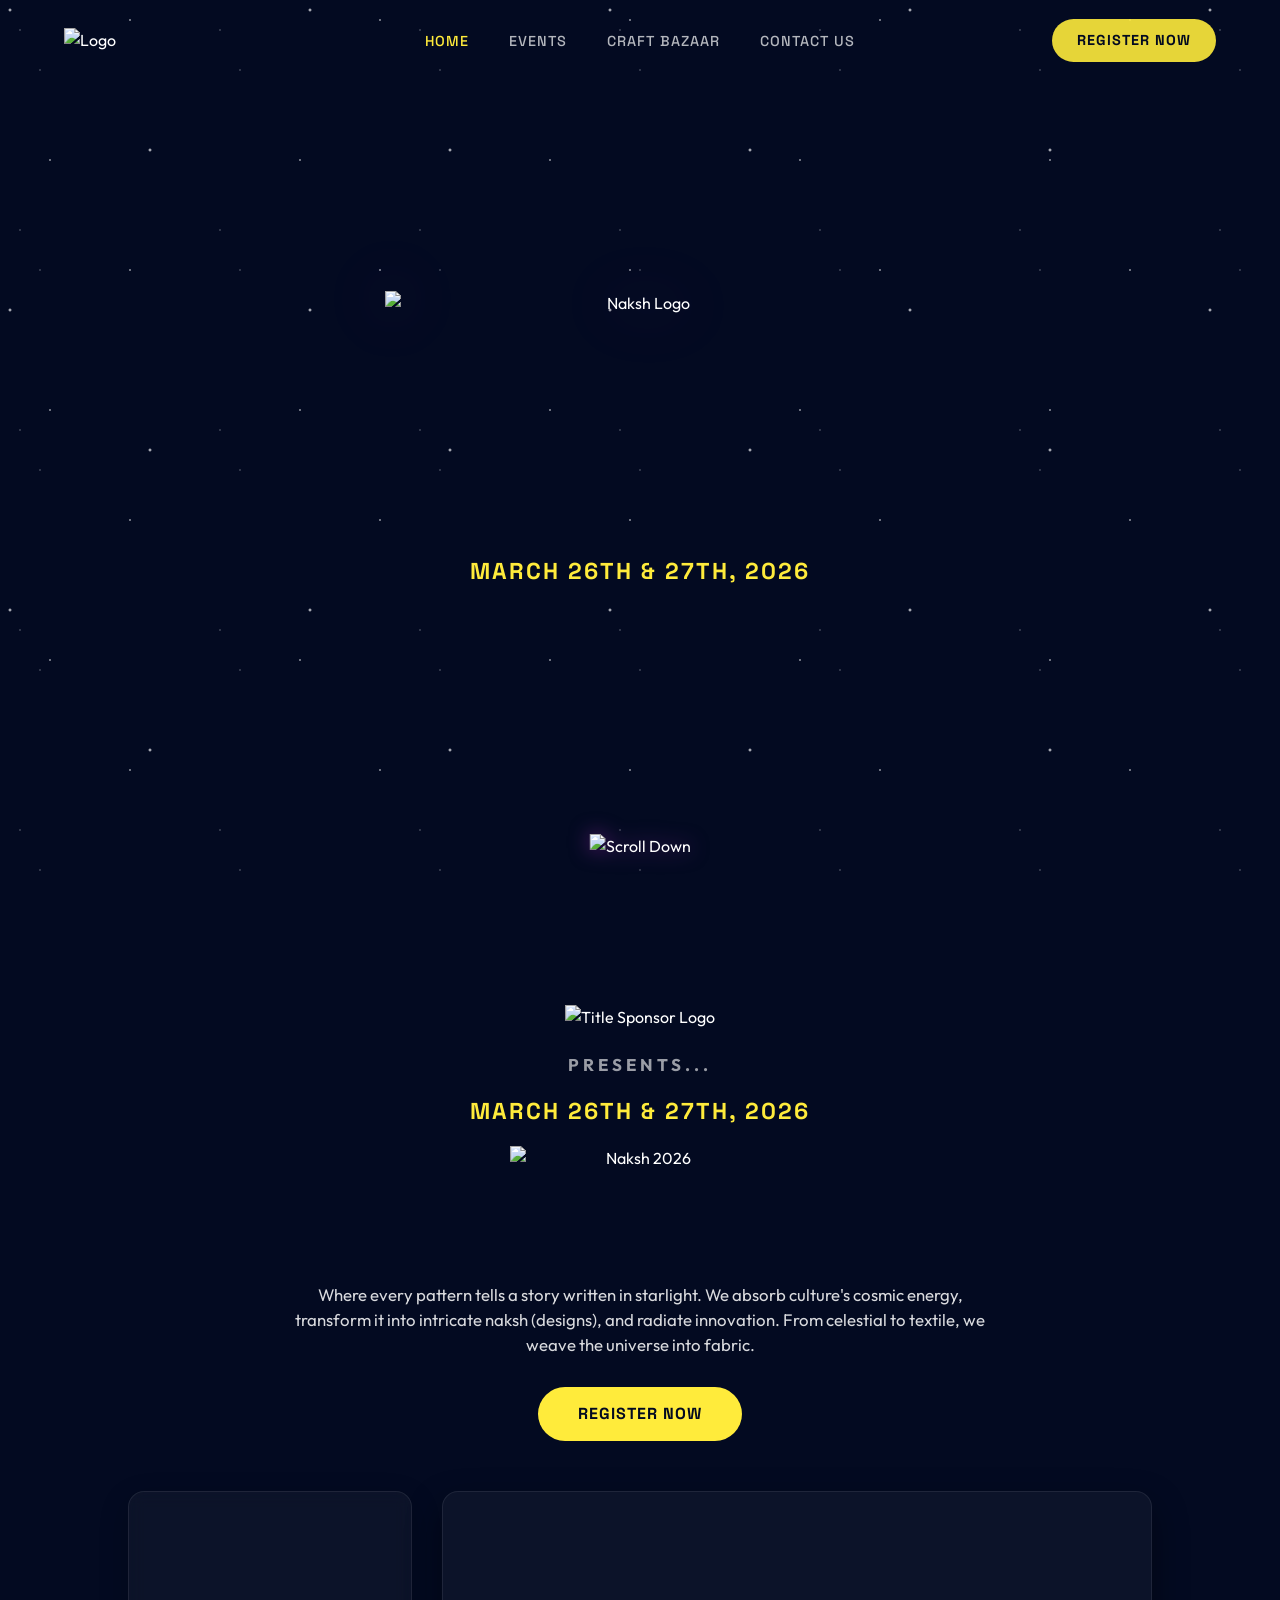
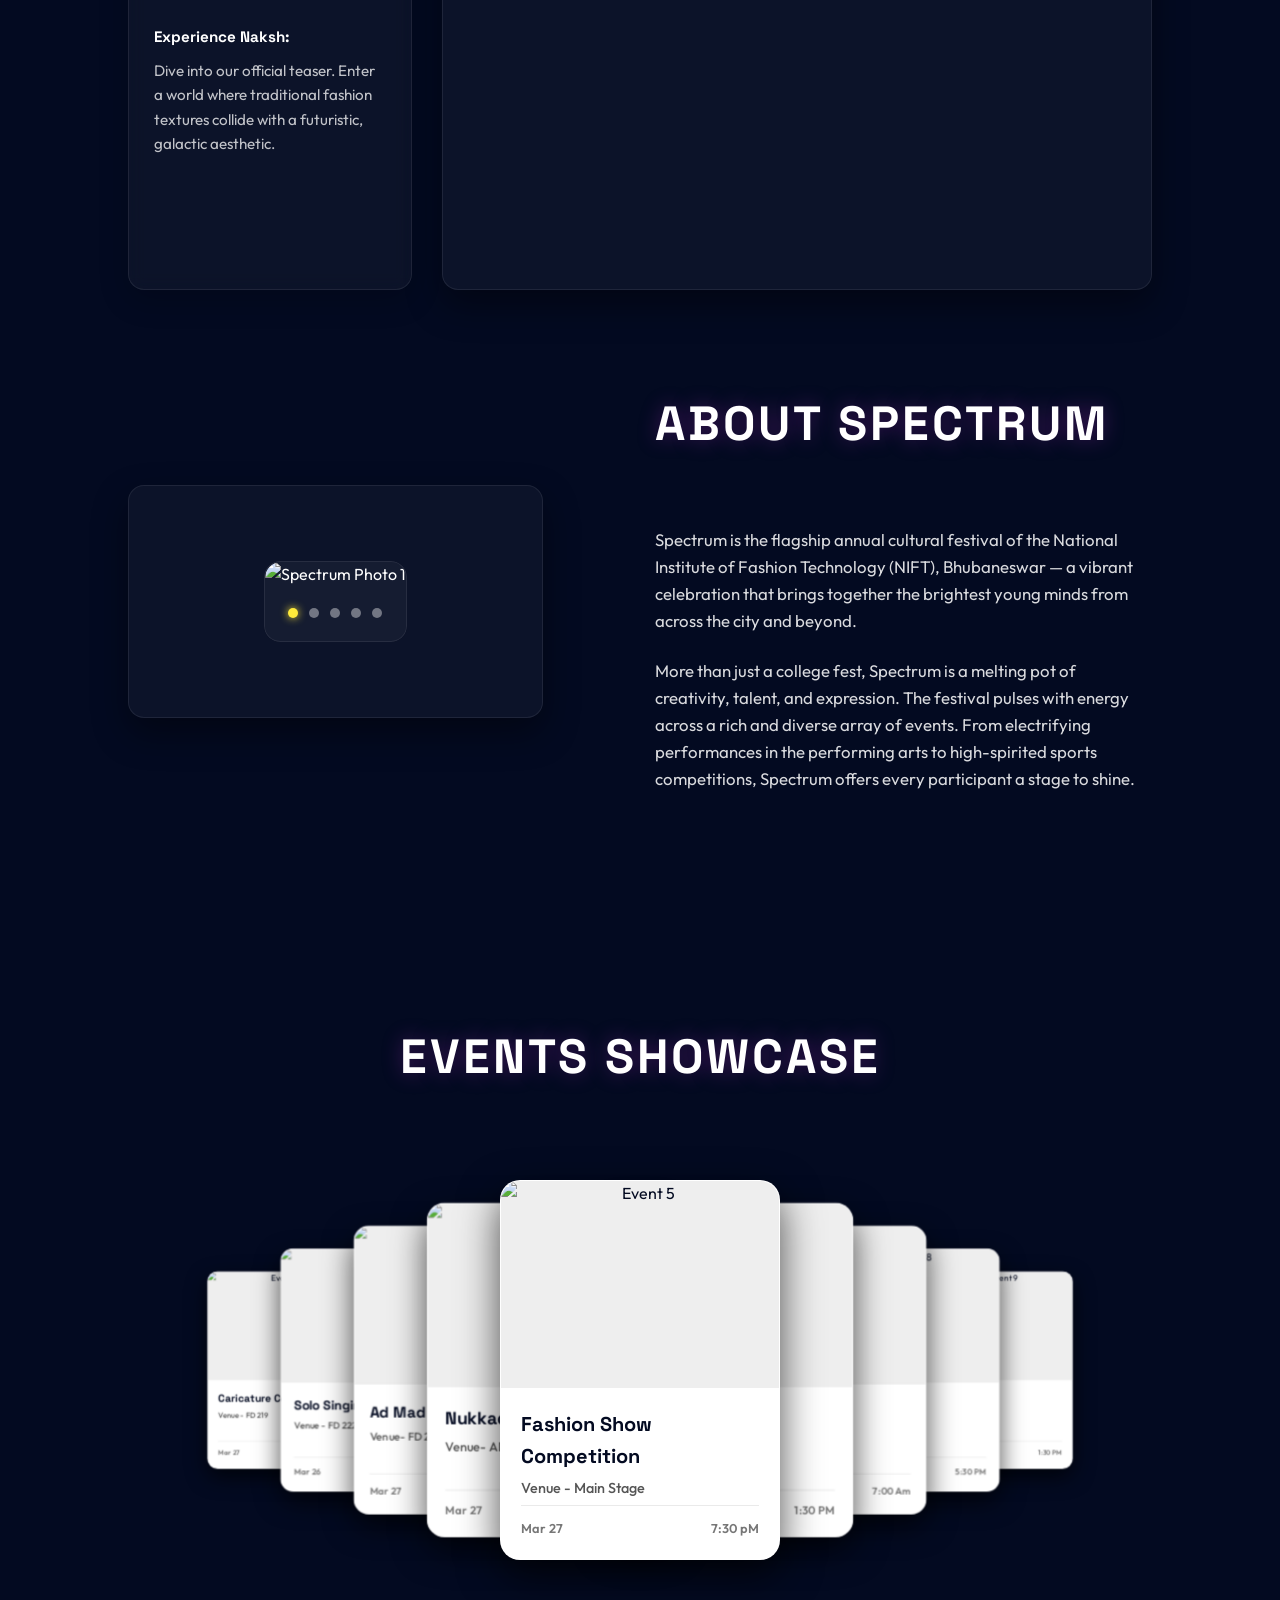
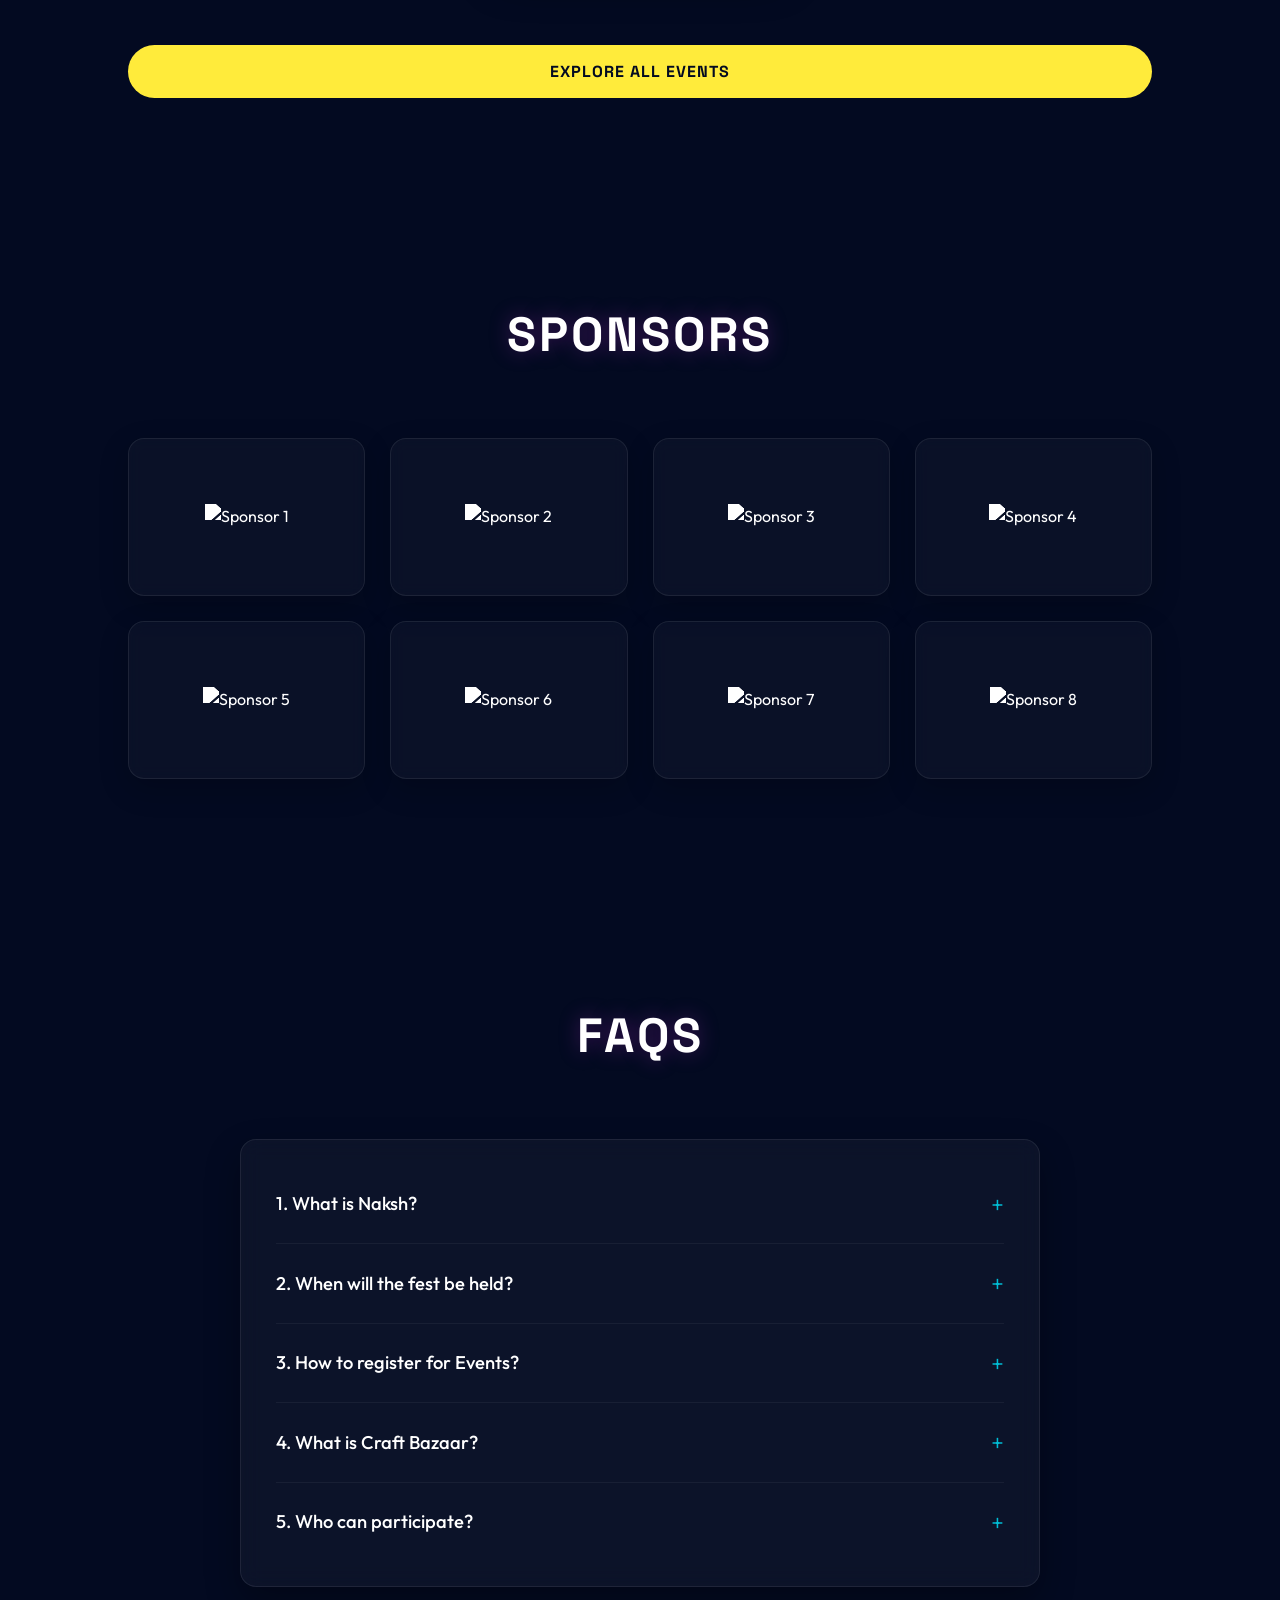
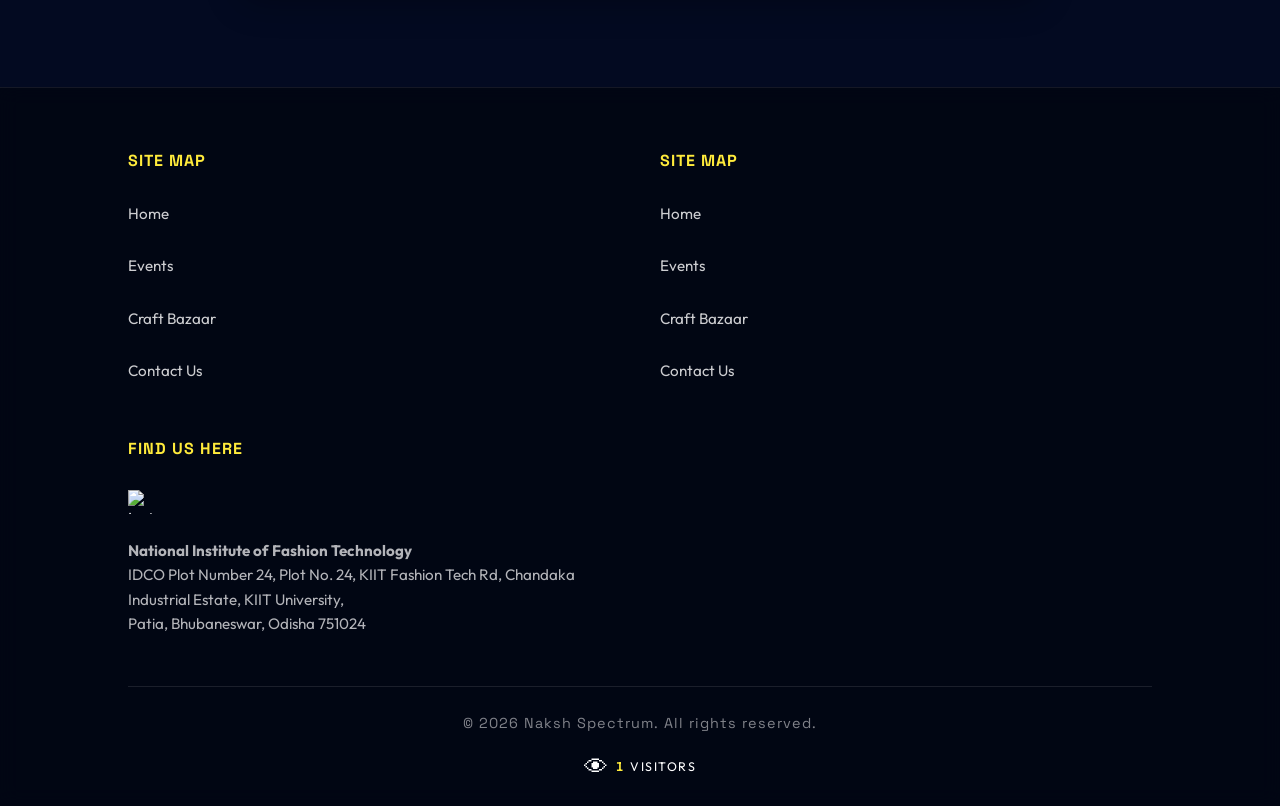
==== commit ae8be574: "add site counter. modify footer grid to 3 columns" ====
--- a/index.html
+++ b/index.html
@@ -310,6 +310,15 @@
                 </ul>
             </div>
             <div class="footer-col">
+                <h4>SITE MAP</h4>
+                <ul class="site-map" id="footer-sitemap">
+                    <li><a href="index.html">Home</a></li></br>
+                    <li><a href="events.html">Events</a></li></br>
+                    <li><a href="craft bazaar.html">Craft Bazaar</a></li></br>
+                    <li><a href="contact.html">Contact Us</a></li>
+                </ul>
+            </div>
+            <div class="footer-col">
                 <h4>FIND US HERE</h4>
                 <div class="social-icons">
                     <a href="https://www.instagram.com/spectrum.niftbbsr26/" target="_blank" rel="noopener noreferrer">
@@ -325,6 +334,7 @@
         </div>
         <div class="footer-bottom">
             &copy; 2026 Naksh Spectrum. All rights reserved.
+            <div class="visitor-counter" id="visitor-counter"></div>
         </div>
     </footer>
     <script src="js/script.js"></script>
--- a/css/style.css
+++ b/css/style.css
@@ -1,6 +1,6 @@
-/* Consolidated styles for all pages */
-
-/* ===== Source: css/home.css ===== */
+/* Consolidated styles for all pages */
+
+/* ===== Source: css/home.css ===== */
 /* --- General & Background Styles --- */
 :root {
     --primary-bg: #030a21; /* Deep galaxy blue */
@@ -564,8 +564,8 @@
 }
 .footer-content {
     display: grid;
-    grid-template-columns: 1fr 1fr;
-    gap: 40px;
+    grid-template-columns: 1fr 1fr 1fr;
+    gap: 30px;
     width: 100%;
 }
 .footer-col h3, .footer-col h4 { margin-bottom: 1.8rem; color: var(--accent-yellow); letter-spacing: 1px;}
@@ -729,8 +729,8 @@
 .shooting-star:nth-child(2) { top: -10%; left: 20%; animation: shoot 15s linear infinite; animation-delay: 3s; }
 .shooting-star:nth-child(3) { top: 30%; left: -20%; animation: shoot 22s linear infinite; animation-delay: 7s; }
 .shooting-star:nth-child(4) { top: -20%; left: 60%; animation: shoot 19s linear infinite; animation-delay: 11s; }
-.shooting-star:nth-child(5) { top: 50%; left: -10%; animation: shoot 25s linear infinite; animation-delay: 14s; }
-/* ===== Source: css/contact.css ===== */
+.shooting-star:nth-child(5) { top: 50%; left: -10%; animation: shoot 25s linear infinite; animation-delay: 14s; }
+/* ===== Source: css/contact.css ===== */
   /* --- General & Background Styles --- */
         :root {
             --primary-bg: #030a21; /* Deep galaxy blue */
@@ -950,8 +950,8 @@
             .footer-content { grid-template-columns: 1fr; text-align: center; }
             .header-contact { display: none; }
             nav ul { gap: 1rem; font-size: 0.8rem; }
-        }
-/* ===== Source: css/craft.css ===== */
+        }
+/* ===== Source: css/craft.css ===== */
   /* --- General & Background Styles --- */
         :root {
             --primary-bg: #030a21; /* Deep galaxy blue */
@@ -1171,8 +1171,8 @@
             .footer-content { grid-template-columns: 1fr; text-align: center; }
             .header-contact { display: none; }
             nav ul { gap: 1rem; font-size: 0.8rem; }
-        }
-/* ===== Source: css/cultural.css ===== */
+        }
+/* ===== Source: css/cultural.css ===== */
 /* --- General & Background Styles --- */
         :root {
             --primary-bg: #030a21;
@@ -1313,8 +1313,8 @@
             .header-contact { display: none; }
             .modal-meta { flex-direction: column; gap: 10px; text-align: left; }
             .meta-right { text-align: left; }
-        }
-/* ===== Source: css/environment.css ===== */
+        }
+/* ===== Source: css/environment.css ===== */
   /* --- General & Background Styles --- */
         :root {
             --primary-bg: #030a21;
@@ -1458,8 +1458,8 @@
             .header-contact { display: none; }
             .modal-meta { flex-direction: column; gap: 10px; text-align: left; }
             .meta-right { text-align: left; }
-        }
-/* ===== Source: css/ess.css ===== */
+        }
+/* ===== Source: css/ess.css ===== */
   /* --- General & Background Styles --- */
         :root {
             --primary-bg: #030a21; /* Deep galaxy blue */
@@ -1679,8 +1679,8 @@
             .footer-content { grid-template-columns: 1fr; text-align: center; }
             .header-contact { display: none; }
             nav ul { gap: 1rem; font-size: 0.8rem; }
-        }
-/* ===== Source: css/literary.css ===== */
+        }
+/* ===== Source: css/literary.css ===== */
   /* --- General & Background Styles --- */
         :root {
             --primary-bg: #030a21; /* Deep galaxy blue */
@@ -1900,8 +1900,8 @@
             .footer-content { grid-template-columns: 1fr; text-align: center; }
             .header-contact { display: none; }
             nav ul { gap: 1rem; font-size: 0.8rem; }
-        }
-/* ===== Source: css/photography.css ===== */
+        }
+/* ===== Source: css/photography.css ===== */
   /* --- General & Background Styles --- */
         :root {
             --primary-bg: #030a21; /* Deep galaxy blue */
@@ -2121,8 +2121,8 @@
             .footer-content { grid-template-columns: 1fr; text-align: center; }
             .header-contact { display: none; }
             nav ul { gap: 1rem; font-size: 0.8rem; }
-        }
-/* ===== Source: css/shows.css ===== */
+        }
+/* ===== Source: css/shows.css ===== */
   /* --- General & Background Styles --- */
         :root {
             --primary-bg: #030a21; /* Deep galaxy blue */
@@ -2342,8 +2342,8 @@
             .footer-content { grid-template-columns: 1fr; text-align: center; }
             .header-contact { display: none; }
             nav ul { gap: 1rem; font-size: 0.8rem; }
-        }
-/* ===== Source: css/sports.css ===== */
+        }
+/* ===== Source: css/sports.css ===== */
   /* --- General & Background Styles --- */
         :root {
             --primary-bg: #030a21;
@@ -2483,8 +2483,8 @@
             .header-contact { display: none; }
             .modal-meta { flex-direction: column; gap: 10px; text-align: left; }
             .meta-right { text-align: left; }
-        }
-/* ===== Inline styles moved from: contact.html ===== */
+        }
+/* ===== Inline styles moved from: contact.html ===== */
         /* --- General & Background Styles --- */
         :root {
             --primary-bg: #030a21; /* Deep galaxy blue */
@@ -2826,9 +2826,9 @@
             nav ul { gap: 1rem; font-size: 0.8rem; }
             .header-contact { display: none; } 
         }
-
-
-/* ===== Inline styles moved from: events.html ===== */
+
+
+/* ===== Inline styles moved from: events.html ===== */
         /* --- General & Background Styles --- */
         :root {
             --primary-bg: #030a21; /* Deep galaxy blue */
@@ -3173,9 +3173,9 @@
             #footer-sitemap { display: flex; flex-direction: column; align-items: center; }
             .social-icons { justify-content: center; }
         }
-
-
-/* ===== Inline styles moved from: shows.html ===== */
+
+
+/* ===== Inline styles moved from: shows.html ===== */
         /* --- General & Background Styles --- */
         :root {
             --primary-bg: #030a21;
@@ -3427,9 +3427,9 @@
             .footer-content { grid-template-columns: 1fr; text-align: center; }
             .header-contact { display: none; }
         }
-
-
-/* ===== Inline styles moved from: photography.html ===== */
+
+
+/* ===== Inline styles moved from: photography.html ===== */
         /* --- General & Background Styles --- */
         :root {
             --primary-bg: #030a21;
@@ -3546,9 +3546,9 @@
             .modal-meta { flex-direction: column; gap: 10px; text-align: left; }
             .meta-right { text-align: left; }
         }
-
-
-/* ===== Inline styles moved from: literary.html ===== */
+
+
+/* ===== Inline styles moved from: literary.html ===== */
         /* --- General & Background Styles --- */
         :root {
             --primary-bg: #030a21;
@@ -3669,9 +3669,9 @@
             .modal-meta { flex-direction: column; gap: 10px; text-align: left; }
             .meta-right { text-align: left; }
         }
-
-
-/* ===== Inline styles moved from: ess.html ===== */
+
+
+/* ===== Inline styles moved from: ess.html ===== */
         /* --- General & Background Styles --- */
         :root {
             --primary-bg: #030a21;
@@ -3788,9 +3788,38 @@
             .modal-meta { flex-direction: column; gap: 10px; text-align: left; }
             .meta-right { text-align: left; }
         }
-
-
-/* ===== Inline style replacements ===== */
-.about-grid-rtl { direction: rtl; }
-.about-dir-ltr { direction: ltr; }
-.about-heading-left { text-align: left; }
+
+
+/* ===== Inline style replacements ===== */
+.about-grid-rtl { direction: rtl; }
+.about-dir-ltr { direction: ltr; }
+.about-heading-left { text-align: left; }
+
+/* ===== Visitor Counter ===== */
+.visitor-counter {
+    margin-top: 12px;
+    font-size: 0.78rem;
+    letter-spacing: 1.5px;
+    font-family: 'Space Grotesk', sans-serif;
+    /* color: rgba(255, 255, 255, 0.35); */
+    color: white;
+    display: flex;
+    align-items: center;
+    justify-content: center;
+    gap: 6px;
+}
+
+.visitor-counter .vc-icon {
+    font-size: 1.5rem;
+    
+}
+
+.visitor-counter .vc-count {
+    color: var(--accent-yellow);
+    font-weight: 600;
+    font-variant-numeric: tabular-nums;
+}
+
+.visitor-counter .vc-label {
+    text-transform: uppercase;
+}
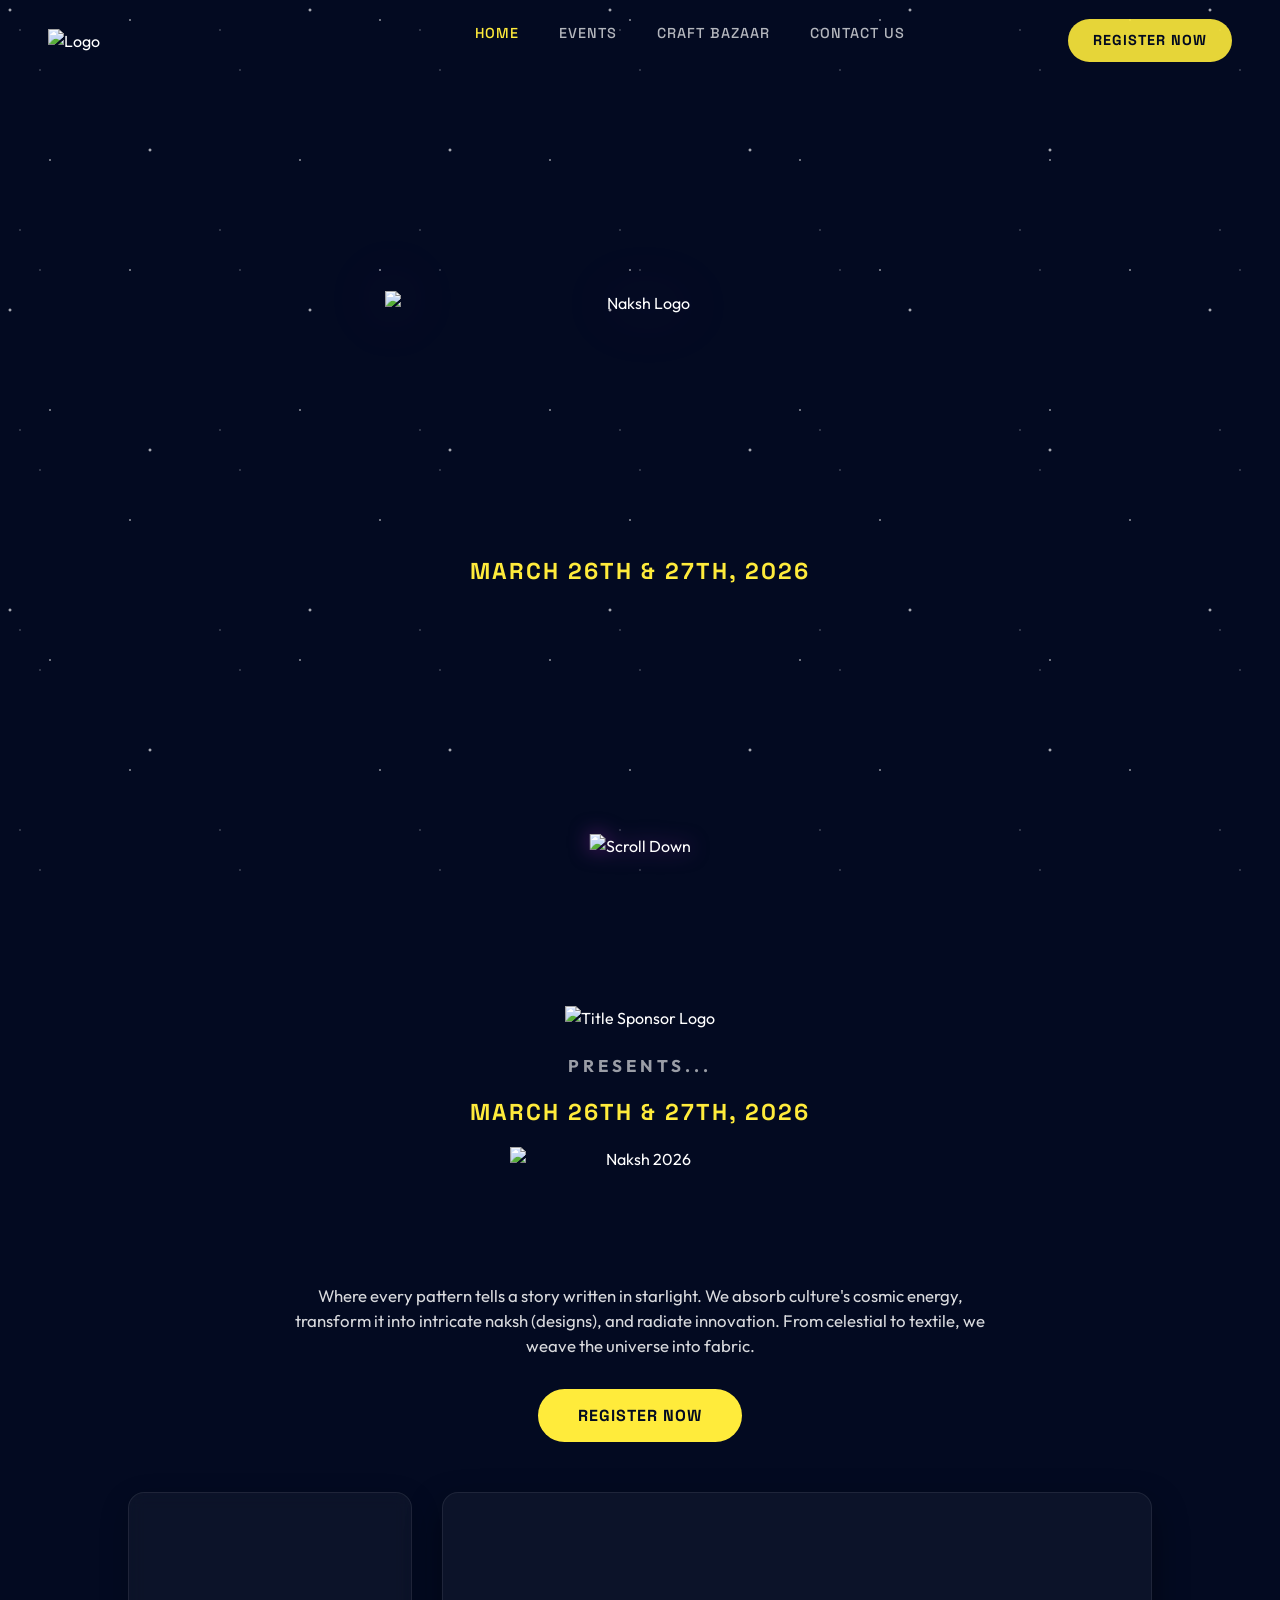
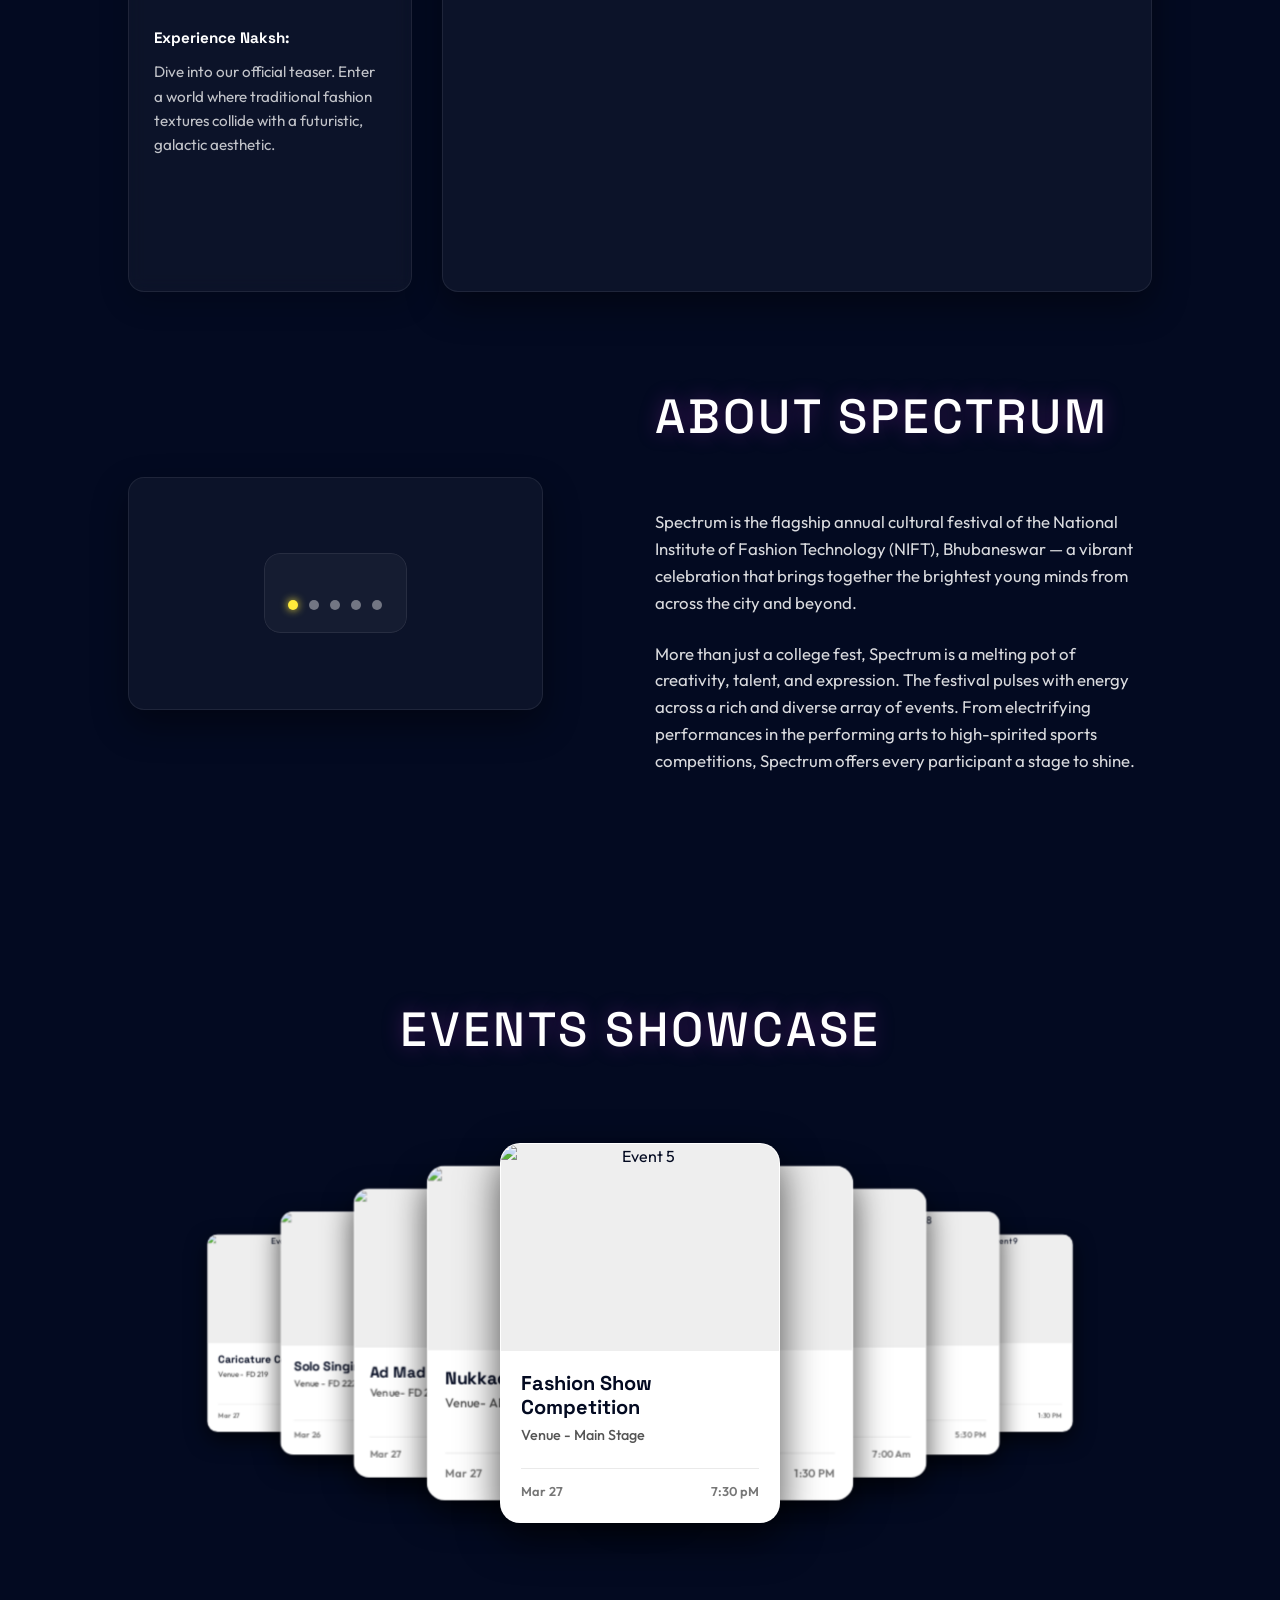
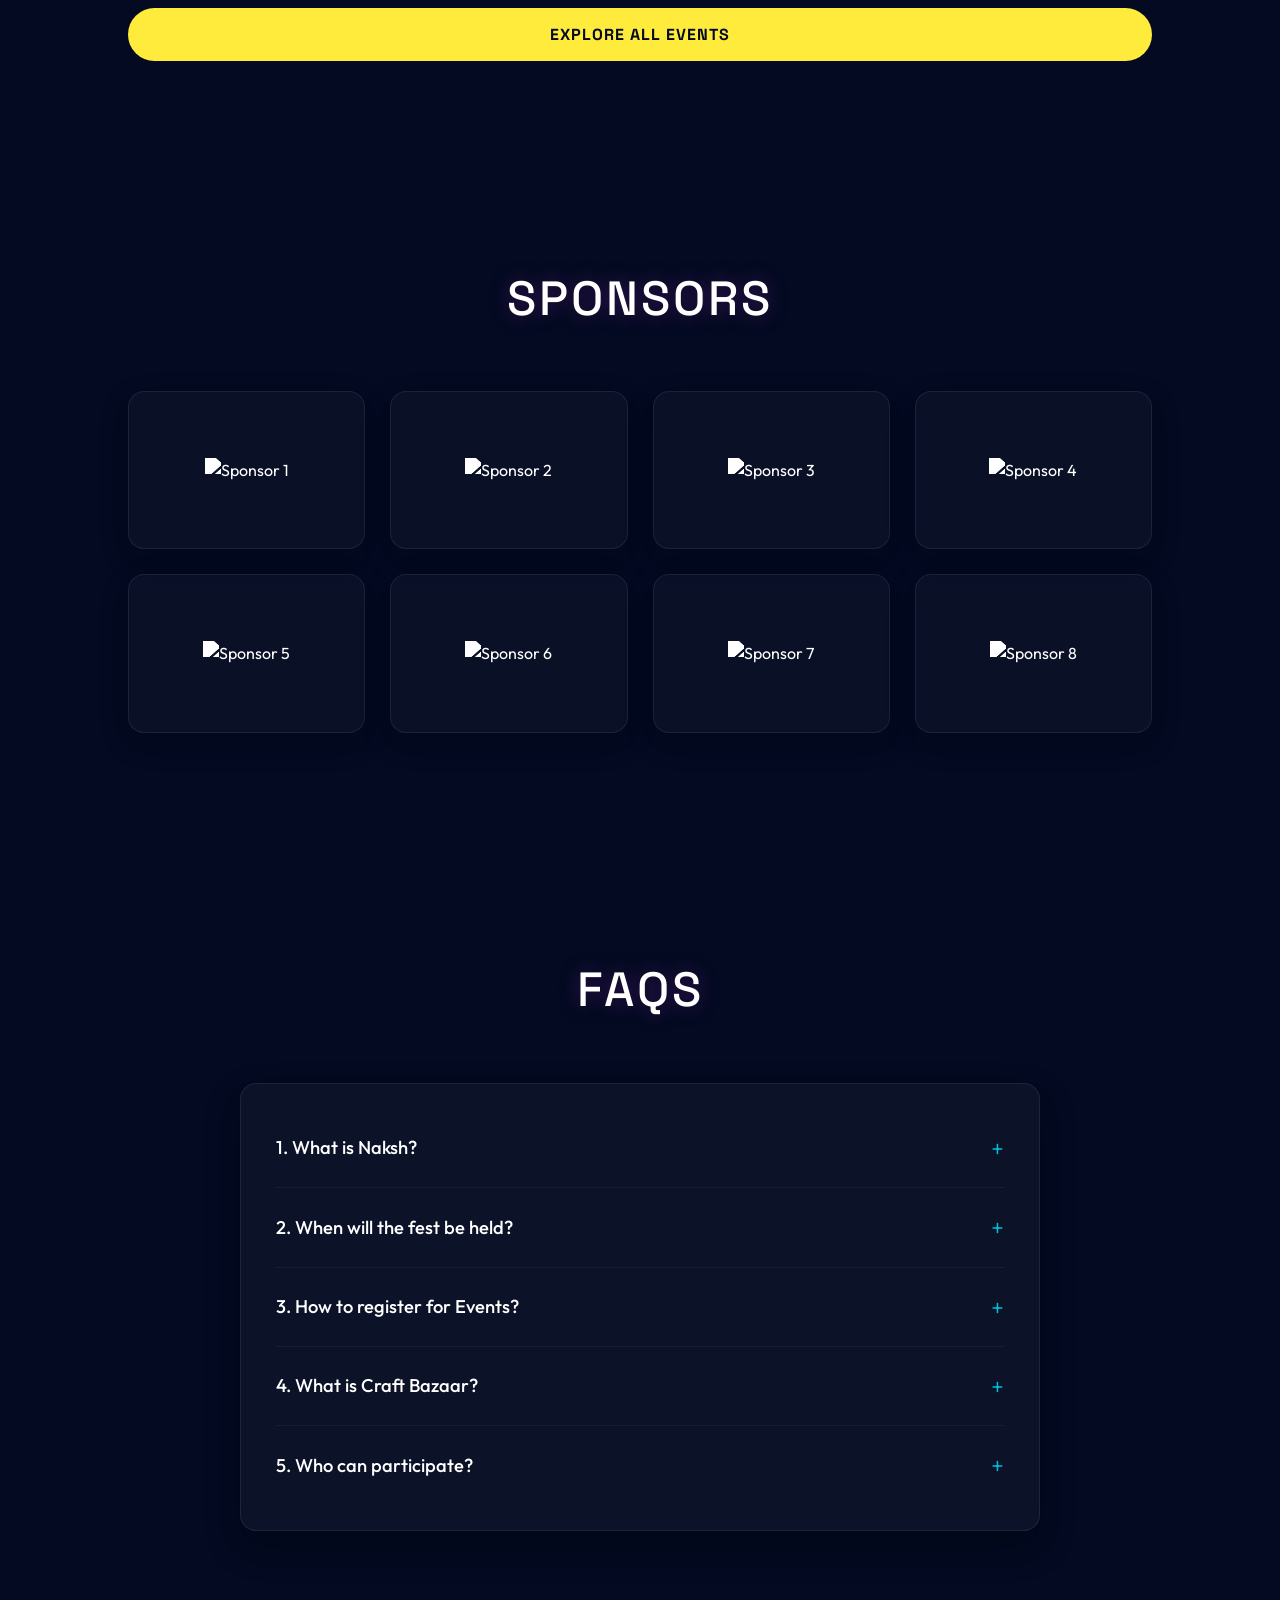
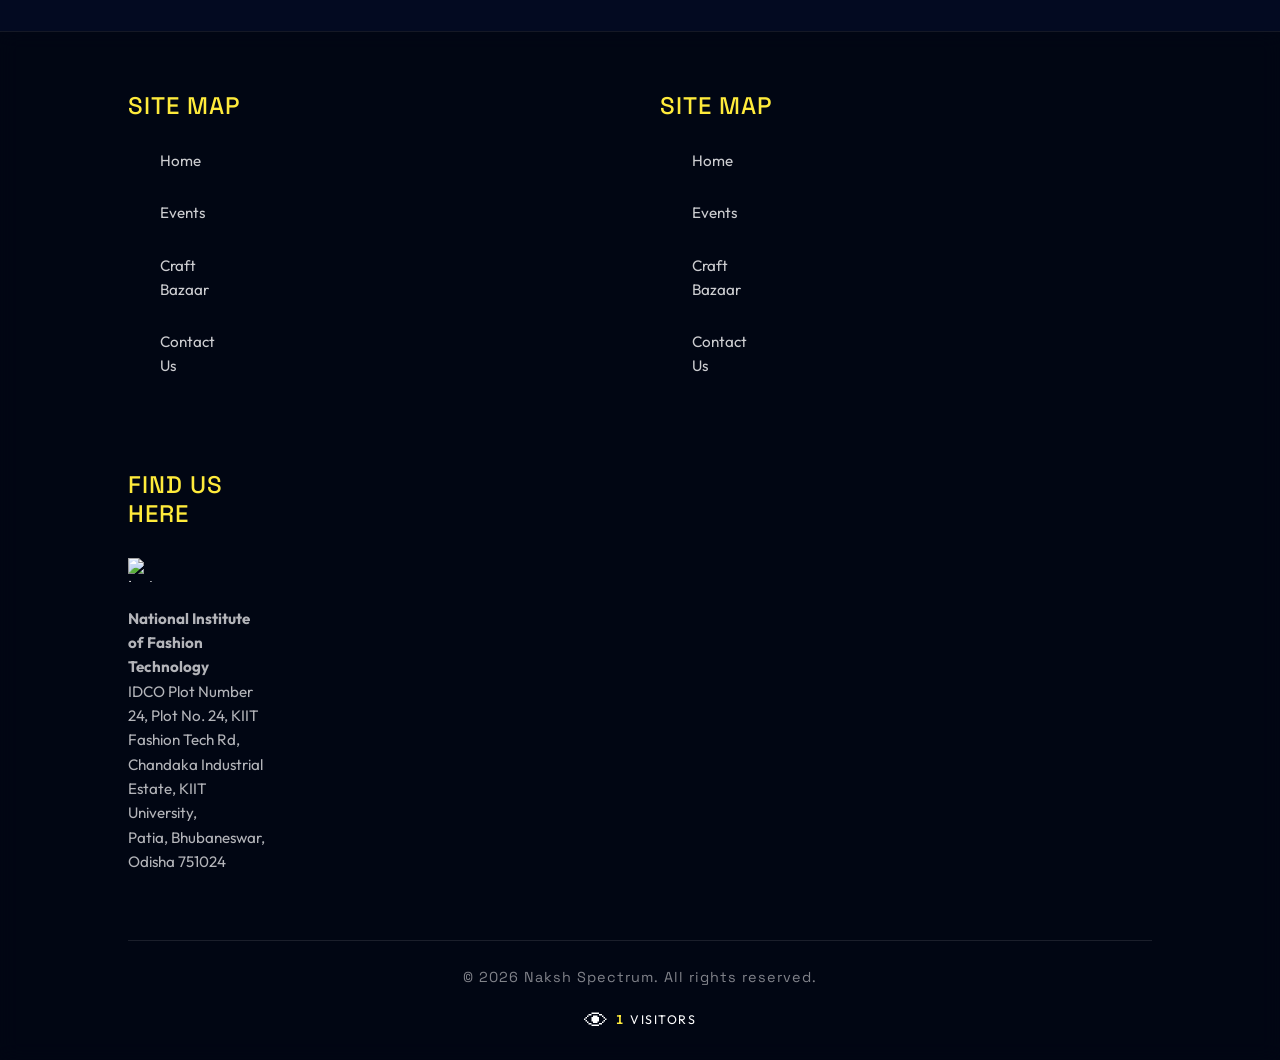
==== commit 7124dfba: "add bootstrap library for responsive behavior. add bootstrap navbar" ====
--- a/index.html
+++ b/index.html
@@ -8,12 +8,13 @@
     <link rel="preconnect" href="https://fonts.googleapis.com">
     <link rel="preconnect" href="https://fonts.gstatic.com" crossorigin>
     <link href="https://fonts.googleapis.com/css2?family=Outfit:wght@300;400;500;600&family=Space+Grotesk:wght@400;500;700&display=swap" rel="stylesheet">
+    <link href="https://cdn.jsdelivr.net/npm/bootstrap@5.3.3/dist/css/bootstrap.min.css" rel="stylesheet" crossorigin="anonymous">
     <link rel="stylesheet" href="css/style.css">
     <script src="https://cdnjs.cloudflare.com/ajax/libs/gsap/3.12.2/gsap.min.js"></script>
     <script src="https://cdnjs.cloudflare.com/ajax/libs/gsap/3.12.2/ScrollTrigger.min.js"></script>
     
 </head>
-<body class="galaxy-body">
+<body class="galaxy-body d-flex flex-column min-vh-100">
 
     <div class="stars-bg">
         <div class="star-layer star-layer-1"></div>
@@ -30,28 +31,33 @@
     </div>
     <canvas id="water-ripples"></canvas>
 
-    <header id="main-header">
+    <header id="main-header" class="container-fluid px-3 px-lg-5">
         <div class="logo-container">
             <a href="index.html">
                 <img src="images/Nift_logo_orginal1.png" alt="Logo" class="nav-logo-img">
             </a>
         </div>
         
-        <nav>
+        <button class="navbar-toggler custom-nav-toggler d-lg-none" type="button" data-bs-toggle="collapse" data-bs-target="#primaryNav" aria-controls="primaryNav" aria-expanded="false" aria-label="Toggle navigation">
+            <span class="navbar-toggler-icon"></span>
+        </button>
+
+        <div class="collapse navbar-collapse" id="primaryNav">
+            <nav>
             <ul>
                 <li><a href="index.html" class="active-link">Home</a></li>
                 <li><a href="events.html">Events</a></li>
                 <li><a href="craft bazaar.html">Craft Bazaar</a></li>
                 <li><a href="contact.html">Contact Us</a></li>
             </ul>
-        </nav>
-        
-        <div class="header-contact">
+        </nav>
+            <div class="header-contact">
             <a href="https://forms.gle/5urBq3kumRg4wjuAA" target="_blank" class="register-btn nav-register-btn">REGISTER NOW</a>
-        </div>
+        </div>
+        </div>
     </header>
 
-    <main>
+    <main class="flex-grow-1">
         <section id="landing">
             <img src="images/naksh logo.png" alt="Naksh Logo" id="naksh-main-logo">
             <p class="section-date">March 26th & 27th, 2026</p>
@@ -299,8 +305,8 @@
     </main>
 
     <footer>
-        <div class="footer-content">
-            <div class="footer-col">
+        <div class="footer-content row g-4">
+            <div class="footer-col col-12 col-md-6 col-lg-4">
                 <h4>SITE MAP</h4>
                 <ul class="site-map" id="footer-sitemap">
                     <li><a href="index.html">Home</a></li></br>
@@ -309,7 +315,7 @@
                     <li><a href="contact.html">Contact Us</a></li>
                 </ul>
             </div>
-            <div class="footer-col">
+            <div class="footer-col col-12 col-md-6 col-lg-4">
                 <h4>SITE MAP</h4>
                 <ul class="site-map" id="footer-sitemap">
                     <li><a href="index.html">Home</a></li></br>
@@ -318,7 +324,7 @@
                     <li><a href="contact.html">Contact Us</a></li>
                 </ul>
             </div>
-            <div class="footer-col">
+            <div class="footer-col col-12 col-md-6 col-lg-4">
                 <h4>FIND US HERE</h4>
                 <div class="social-icons">
                     <a href="https://www.instagram.com/spectrum.niftbbsr26/" target="_blank" rel="noopener noreferrer">
@@ -337,6 +343,7 @@
             <div class="visitor-counter" id="visitor-counter"></div>
         </div>
     </footer>
+    <script src="https://cdn.jsdelivr.net/npm/bootstrap@5.3.3/dist/js/bootstrap.bundle.min.js" crossorigin="anonymous"></script>
     <script src="js/script.js"></script>
 </body>
 </html>
--- a/css/style.css
+++ b/css/style.css
@@ -3823,3 +3823,103 @@
 .visitor-counter .vc-label {
     text-transform: uppercase;
 }
+
+/* ===== Bootstrap Header Collapse Overrides ===== */
+#main-header .navbar-collapse {
+    flex: 2;
+    align-items: center;
+    justify-content: space-between;
+    gap: 1.2rem;
+}
+
+#main-header .custom-nav-toggler {
+    border: 1px solid var(--glass-border);
+    background: rgba(255, 255, 255, 0.06);
+    box-shadow: none;
+}
+
+#main-header .custom-nav-toggler:focus {
+    box-shadow: 0 0 0 0.18rem rgba(255, 235, 59, 0.25);
+}
+
+#main-header .custom-nav-toggler .navbar-toggler-icon {
+    background-image: url("data:image/svg+xml,%3csvg xmlns='http://www.w3.org/2000/svg' viewBox='0 0 30 30'%3e%3cpath stroke='rgba%28255,255,255,0.92%29' stroke-linecap='round' stroke-miterlimit='10' stroke-width='2.1' d='M4 7h22M4 15h22M4 23h22'/%3e%3c/svg%3e");
+}
+
+@media (min-width: 992px) {
+    /* Keep nav always visible on desktop even with Bootstrap collapse classes */
+    #main-header .navbar-collapse {
+        display: flex !important;
+    }
+}
+
+@media (max-width: 991.98px) {
+    #main-header {
+        row-gap: 10px;
+        position: fixed;
+    }
+
+    #main-header .navbar-collapse {
+        position: absolute;
+        top: calc(100% + 6px);
+        left: 0;
+        right: 0;
+        z-index: 1200;
+        width: 100%;
+        margin-top: 0;
+        padding: 0 14px;
+        border-radius: 14px;
+        border: 1px solid var(--glass-border);
+        background: var(--nav-bg);
+        backdrop-filter: var(--frosted-glass);
+        -webkit-backdrop-filter: var(--frosted-glass);
+        display: block !important;
+        max-height: 0;
+        overflow: hidden;
+        opacity: 0;
+        transform: translateY(-8px);
+        pointer-events: none;
+        transition: max-height 0.24s ease, opacity 0.2s ease, transform 0.2s ease, padding 0.2s ease;
+    }
+
+    #main-header .navbar-collapse.show,
+    #main-header .custom-nav-toggler[aria-expanded="true"] + .navbar-collapse.collapsing {
+        max-height: 430px;
+        padding-top: 14px;
+        padding-bottom: 14px;
+        opacity: 1;
+        transform: translateY(0);
+        pointer-events: auto;
+    }
+
+    /* Make close feel immediate: don't keep open-state styles during collapsing-out */
+    #main-header .custom-nav-toggler[aria-expanded="false"] + .navbar-collapse.collapsing {
+        max-height: 0;
+        padding-top: 0;
+        padding-bottom: 0;
+        opacity: 0;
+        transform: translateY(-8px);
+        pointer-events: none;
+    }
+
+    #main-header nav,
+    #main-header nav ul {
+        width: 100%;
+    }
+
+    #main-header nav ul {
+        flex-direction: column;
+        align-items: flex-start;
+        gap: 0.85rem;
+    }
+
+    #main-header .header-contact {
+        width: 100%;
+        justify-content: flex-start;
+        margin-top: 6px;
+    }
+
+    #main-header .nav-register-btn {
+        padding: 9px 18px !important;
+    }
+}
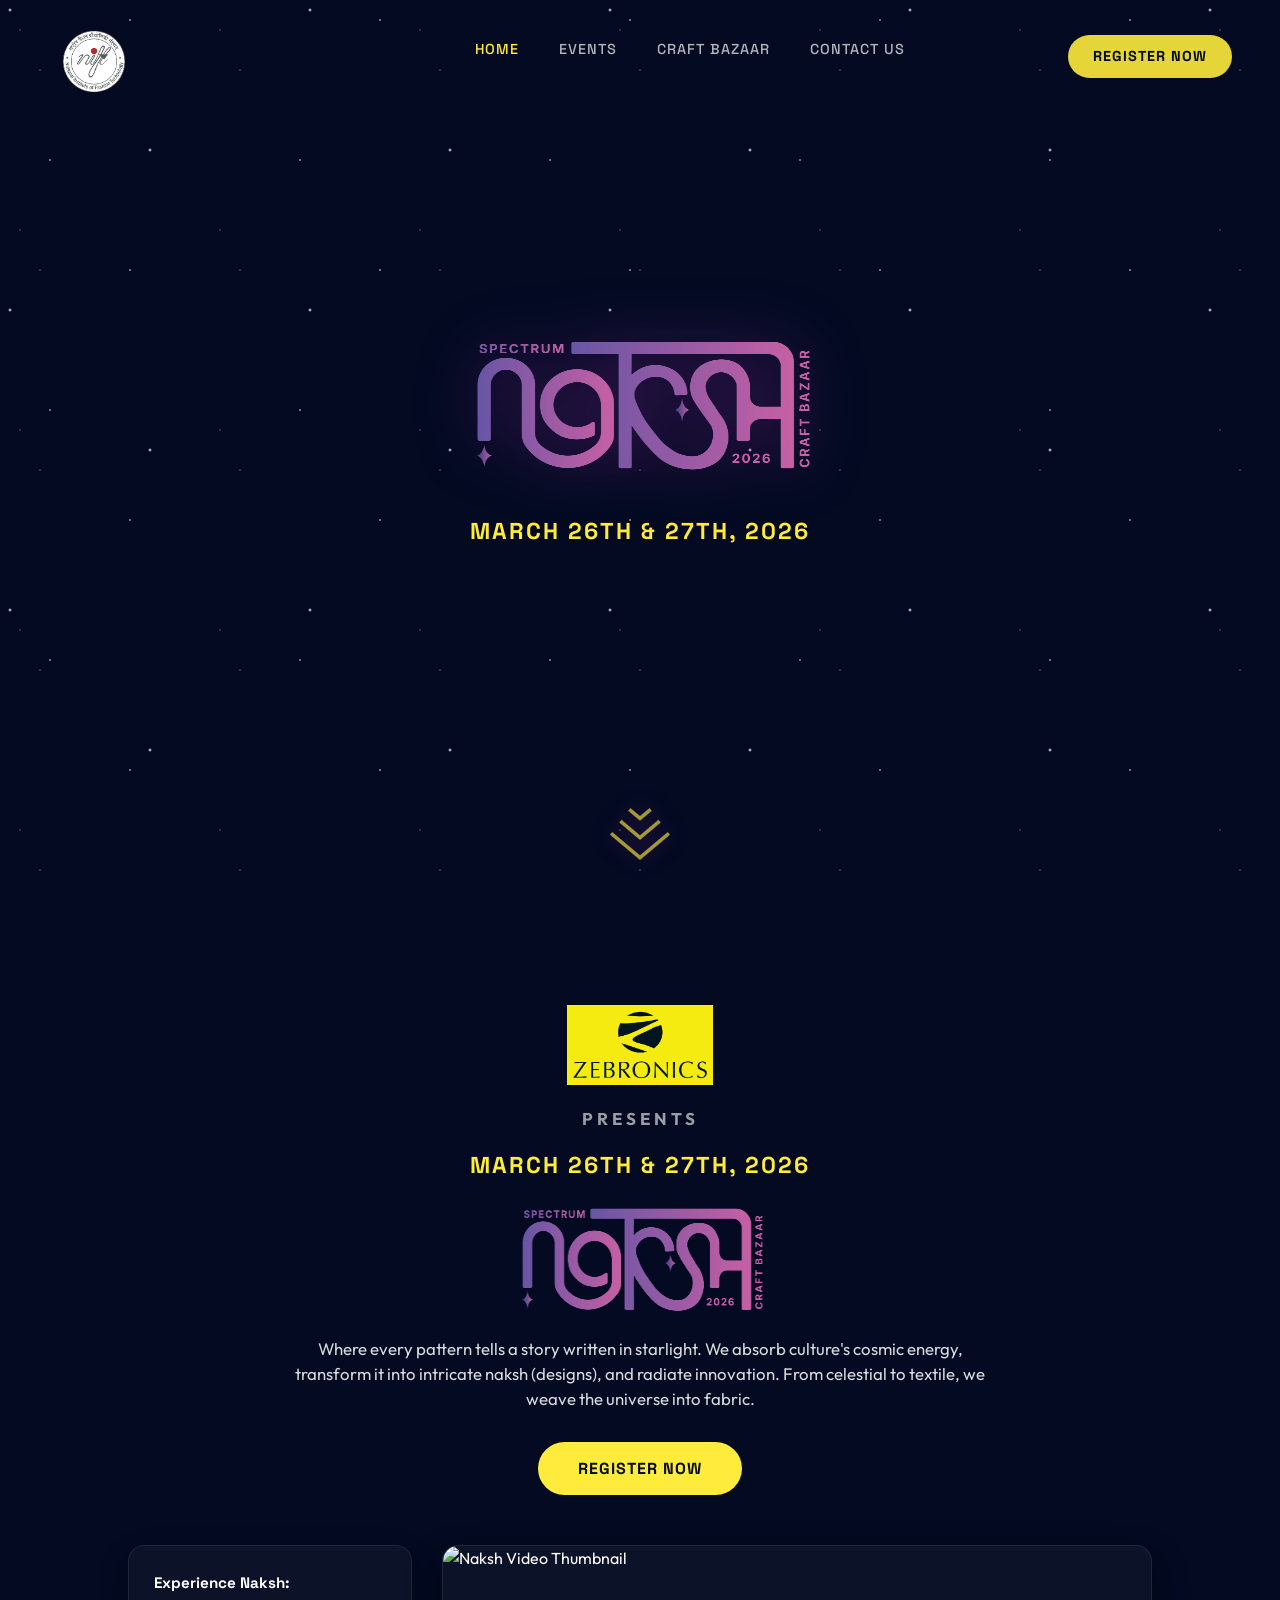
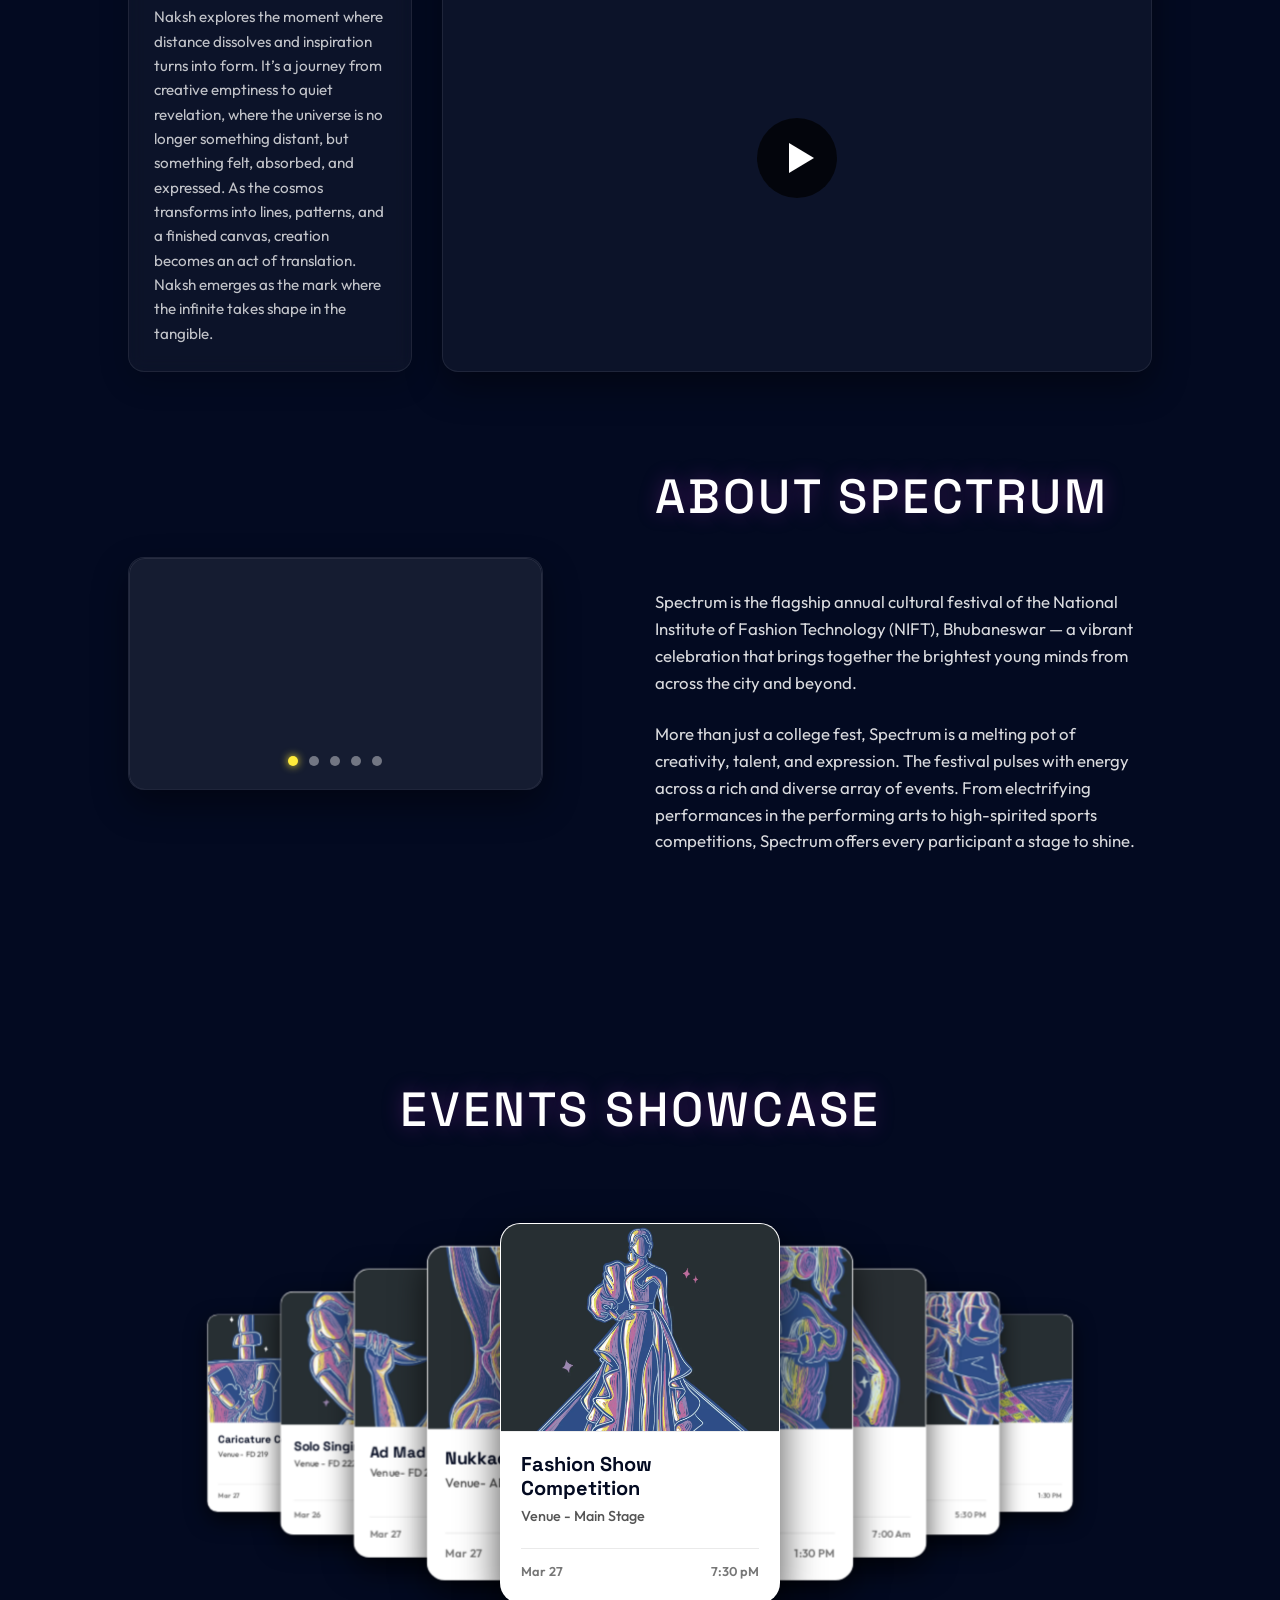
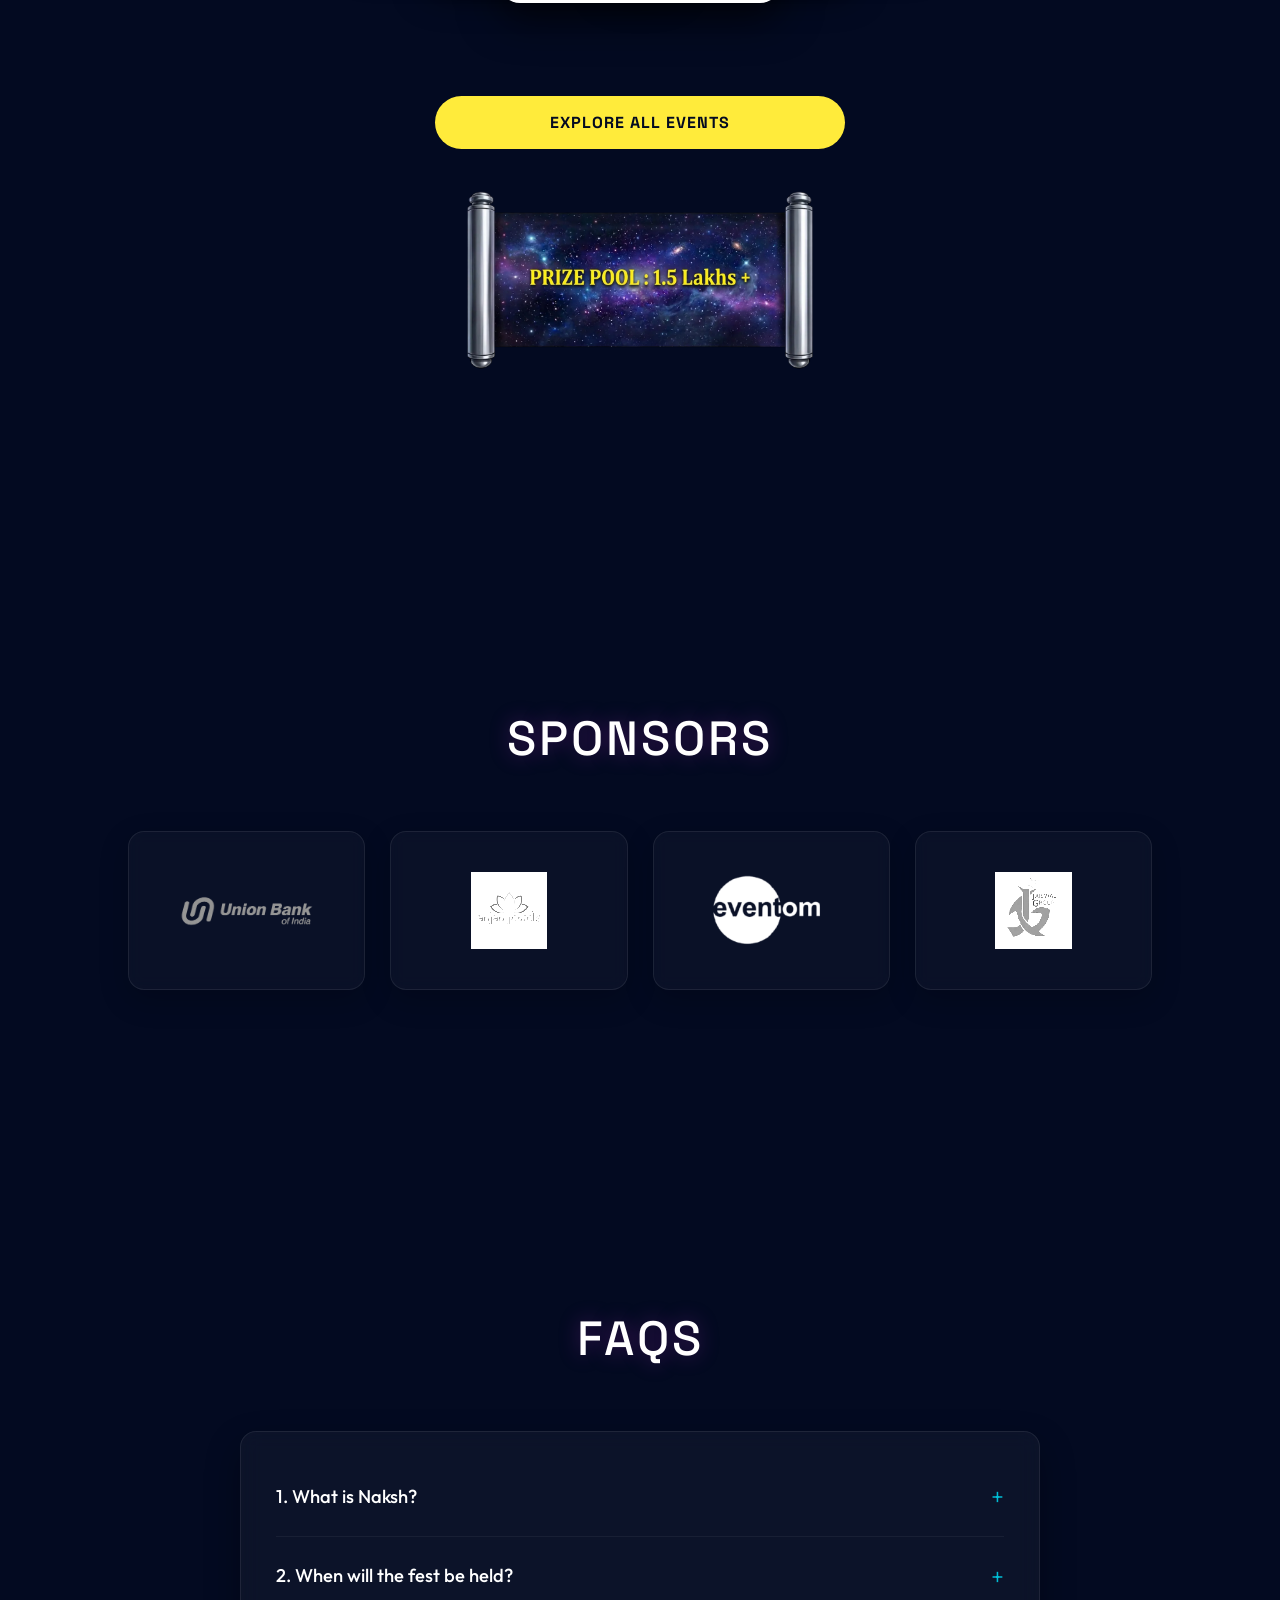
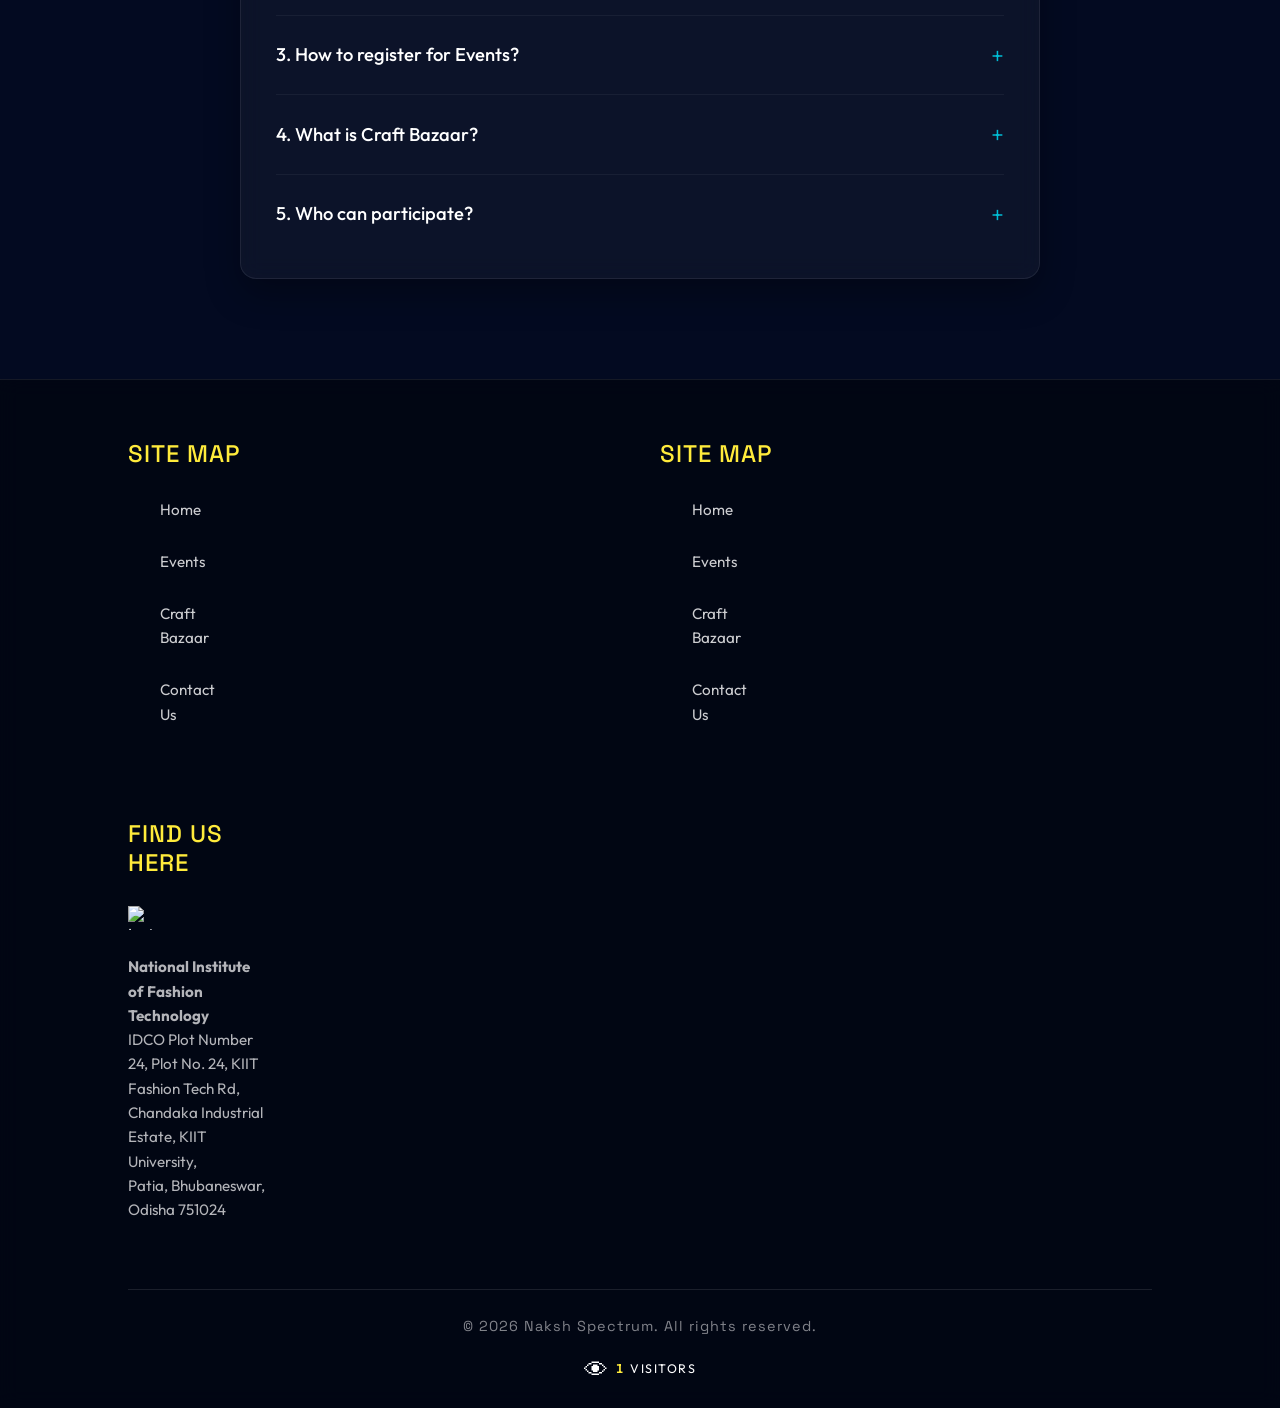
==== commit 32ba6190: "modify navbar for mobile screens. modify main logo." ====
--- a/index.html
+++ b/index.html
@@ -8,7 +8,7 @@
     <link rel="preconnect" href="https://fonts.googleapis.com">
     <link rel="preconnect" href="https://fonts.gstatic.com" crossorigin>
     <link href="https://fonts.googleapis.com/css2?family=Outfit:wght@300;400;500;600&family=Space+Grotesk:wght@400;500;700&display=swap" rel="stylesheet">
-    <link href="https://cdn.jsdelivr.net/npm/bootstrap@5.3.3/dist/css/bootstrap.min.css" rel="stylesheet" crossorigin="anonymous">
+    <link href="https://cdn.jsdelivr.net/npm/bootstrap@5.3.3/dist/css/bootstrap.min.css" rel="stylesheet" crossorigin="anonymous">
     <link rel="stylesheet" href="css/style.css">
     <script src="https://cdnjs.cloudflare.com/ajax/libs/gsap/3.12.2/gsap.min.js"></script>
     <script src="https://cdnjs.cloudflare.com/ajax/libs/gsap/3.12.2/ScrollTrigger.min.js"></script>
@@ -32,17 +32,22 @@
     <canvas id="water-ripples"></canvas>
 
     <header id="main-header" class="container-fluid px-3 px-lg-5">
+        <!-- Hamburger button - shows on mobile/tablet -->
+        <button class="navbar-toggler custom-nav-toggler d-lg-none" type="button" data-bs-toggle="collapse" data-bs-target="#primaryNav" aria-controls="primaryNav" aria-expanded="false" aria-label="Toggle navigation">
+            <span class="navbar-toggler-icon"></span>
+        </button>
+        
+        <!-- Logo container -->
         <div class="logo-container">
             <a href="index.html">
-                <img src="images/Nift_logo_orginal1.png" alt="Logo" class="nav-logo-img">
+                <img src="images/Nift_logo_orginal1.webp" alt="Logo" class="nav-logo-img">
             </a>
         </div>
         
-        <button class="navbar-toggler custom-nav-toggler d-lg-none" type="button" data-bs-toggle="collapse" data-bs-target="#primaryNav" aria-controls="primaryNav" aria-expanded="false" aria-label="Toggle navigation">
-            <span class="navbar-toggler-icon"></span>
-        </button>
-
-        <div class="collapse navbar-collapse" id="primaryNav">
+        <!-- Mobile register button - shows on right on mobile/tablet only -->
+        <a href="https://forms.gle/5urBq3kumRg4wjuAA" target="_blank" class="register-btn nav-register-btn mobile-register-btn d-lg-none">REGISTER NOW</a>
+
+        <div class="collapse navbar-collapse" id="primaryNav">
             <nav>
             <ul>
                 <li><a href="index.html" class="active-link">Home</a></li>
@@ -50,19 +55,19 @@
                 <li><a href="craft bazaar.html">Craft Bazaar</a></li>
                 <li><a href="contact.html">Contact Us</a></li>
             </ul>
-        </nav>
+        </nav>
             <div class="header-contact">
             <a href="https://forms.gle/5urBq3kumRg4wjuAA" target="_blank" class="register-btn nav-register-btn">REGISTER NOW</a>
-        </div>
-        </div>
+        </div>
+        </div>
     </header>
 
     <main class="flex-grow-1">
         <section id="landing">
-            <img src="images/naksh logo.png" alt="Naksh Logo" id="naksh-main-logo">
+            <img src="images/naksh logo.webp" alt="Naksh Logo" id="naksh-main-logo" ">
             <p class="section-date">March 26th & 27th, 2026</p>
         <a href="#about" class="scroll-down-link">
-        <img src="images/scroll.png" alt="Scroll Down" class="spaceship-scroll">
+        <img src="images/scroll.webp" alt="Scroll Down" class="spaceship-scroll">
     </a>
         </section>
         
@@ -71,13 +76,13 @@
             <div class="about-top-section">
                 <div class="naksh-content-stack">
                     <div class="sponsor-logo-box">
-                        <img src="images/sponsorname.jpg" alt="Title Sponsor Logo">
-                    </div>
-                    <p class="presents-text">Presents...</p>
+                        <img src="images/zebronics.webp" alt="Zebronics">
+                    </div>
+                    <p class="presents-text">Presents</p>
                     
                     <p class="section-date">March 26th & 27th, 2026</p>
                     
-                    <img src="images/naksh logo.png" alt="Naksh 2026" class="naksh-logo-img">
+                    <img src="images/naksh logo.webp" alt="Naksh 2026" class="naksh-logo-img">
                     
                     <p class="naksh-desc">Where every pattern tells a story written in starlight. We absorb culture's cosmic energy, transform it into intricate naksh (designs), and radiate innovation. From celestial to textile, we weave the universe into fabric.</p>
                     
@@ -86,13 +91,15 @@
                 
                 <div class="media-split-grid">
                     <div class="video-desc-box">
-                        <strong>Experience Naksh:</strong> Dive into our official teaser. Enter a world where traditional fashion textures collide with a futuristic, galactic aesthetic.
-                    </div>
-                    <div class="media-placeholder video-placeholder">
-                        <video autoplay muted loop id="naksh-video">
-                            <source src="images/teaser.mp4" type="video/mp4">
-                            Your browser does not support HTML5 video.
-                        </video>
+                        <strong>Experience Naksh:</strong> Naksh explores the moment where distance dissolves and inspiration turns into form. It’s a journey from creative emptiness to quiet revelation, where the universe is no longer something distant, but something felt, absorbed, and expressed. As the cosmos transforms into lines, patterns, and a finished canvas, creation becomes an act of translation. Naksh emerges as the mark where the infinite takes shape in the tangible.
+                    </div>
+                    <div class="media-placeholder">
+                        <div class="video-thumbnail" id="naksh-video-thumbnail" style="cursor: pointer; position: relative;">
+                            <img src="https://img.youtube.com/vi/bfnhcA6Iang/maxresdefault.jpg" alt="Naksh Video Thumbnail" style="width: 100%; height: auto; display: block;">
+                            <div class="play-button-overlay" style="position: absolute; top: 50%; left: 50%; transform: translate(-50%, -50%); width: 80px; height: 80px; background: rgba(0,0,0,0.7); border-radius: 50%; display: flex; align-items: center; justify-content: center; transition: all 0.3s ease;">
+                                <div style="width: 0; height: 0; border-left: 25px solid white; border-top: 15px solid transparent; border-bottom: 15px solid transparent; margin-left: 8px;"></div>
+                            </div>
+                        </div>
                     </div>
                 </div>
             </div>
@@ -110,21 +117,21 @@
 <div class="media-placeholder about-dir-ltr">
     <div class="slideshow-container">
         <div class="mySlides fade">
-            <img src="images/fashion show.JPG" alt="Spectrum Photo 1">
-        </div>
-        
-        <div class="mySlides fade">
-            <img src="images/dancee.JPG" alt="Spectrum Photo 2">
-        </div>
-        
-        <div class="mySlides fade">
-            <img src="images/star.JPG" alt="Spectrum Photo 3">
-        </div>
-        <div class="mySlides fade">
-            <img src="images/mr. & ms. spectrum.JPG" alt="Spectrum Photo 3">
-        </div>
-        <div class="mySlides fade">
-            <img src="images/f show.JPG" alt="Spectrum Photo 3">
+            <img src="images/fashion show.webp" alt="Spectrum Photo 1">
+        </div>
+        
+        <div class="mySlides fade">
+            <img src="images/dance_2.webp" alt="Spectrum Photo 2">
+        </div>
+        
+        <div class="mySlides fade">
+            <img src="images/star.webp" alt="Spectrum Photo 3">
+        </div>
+        <div class="mySlides fade">
+            <img src="images/spectrum models.webp" alt="Spectrum Photo 3">
+        </div>
+        <div class="mySlides fade">
+            <img src="images/f show.webp" alt="Spectrum Photo 3">
         </div>
 
         <div class="dots-container">
@@ -137,13 +144,13 @@
     </div>
 </section>
 
-        <section id="events">
+        <section id="events" class="d-flex flex-column align-items-center mb-0">
             <h1 class="section-header">Events Showcase</h1>
             
             <div class="carousel-container">
                 <div class="carousel-track" id="carousel-track">
                     <div class="carousel-card" onclick="updateCarousel(0)">
-                        <img src="images/Caricature.png" alt="Event 1">
+                        <img src="images/Caricature.webp" alt="Event 1">
                         <div class="card-info">
                             <h3>Caricature Competition</h3>
                             <p>Venue - FD 219</p>
@@ -154,7 +161,7 @@
                         </div>
                     </div>
                     <div class="carousel-card" onclick="updateCarousel(1)">
-                        <img src="images/SoloS.png" alt="Event 2">
+                        <img src="images/SoloS.webp" alt="Event 2">
                         <div class="card-info">
                             <h3>Solo Singing</h3>
                             <p>Venue - FD 222</p>
@@ -165,7 +172,7 @@
                         </div>
                     </div>
                     <div class="carousel-card" onclick="updateCarousel(2)">
-                        <img src="images/admad.png" alt="Event 3">
+                        <img src="images/admad.webp" alt="Event 3">
                         <div class="card-info">
                             <h3>Ad Mad</h3>
                             <p>Venue- FD 222</p>
@@ -176,7 +183,7 @@
                         </div>
                     </div>
                     <div class="carousel-card" onclick="updateCarousel(3)">
-                        <img src="images/nukkad-card.PNG" alt="Event 4">
+                        <img src="images/nukkad-card.webp" alt="Event 4">
                         <div class="card-info">
                             <h3>Nukkad Natak</h3>
                             <p>Venue- AD TD Passage</p>
@@ -187,7 +194,7 @@
                         </div>
                     </div>
                     <div class="carousel-card" onclick="updateCarousel(4)">
-                        <img src="images/FS.png" alt="Event 5">
+                        <img src="images/FS.webp" alt="Event 5">
                         <div class="card-info">
                             <h3>Fashion Show Competition </h3>
                             <p>Venue - Main Stage</p>
@@ -198,7 +205,7 @@
                         </div>
                     </div>
                     <div class="carousel-card" onclick="updateCarousel(5)">
-                        <img src="images/FIFA.png" alt="Event 6">
+                        <img src="images/FIFA.webp" alt="Event 6">
                         <div class="card-info">
                             <h3>E-sports(FIFA)</h3>
                             <p>Venue - BFT 004, BFT 005</p>
@@ -209,7 +216,7 @@
                         </div>
                     </div>
                     <div class="carousel-card" onclick="updateCarousel(6)">
-                        <img src="images/throw.png" alt="Event 7">
+                        <img src="images/throw.webp" alt="Event 7">
                         <div class="card-info">
                             <h3>Throwball(Girls)</h3>
                             <p>Venue-Volleyball Ground</p>
@@ -220,7 +227,7 @@
                         </div>
                     </div>
                     <div class="carousel-card" onclick="updateCarousel(7)">
-                        <img src="images/groupdance.PNG" alt="Event 8">
+                        <img src="images/groupdance.webp" alt="Event 8">
                         <div class="card-info">
                             <h3>Group Dance</h3>
                             <p>Main stage</p>
@@ -231,7 +238,7 @@
                         </div>
                     </div>
                     <div class="carousel-card" onclick="updateCarousel(8)">
-                        <img src="images/Chess.png" alt="Event 9">
+                        <img src="images/Chess.webp" alt="Event 9">
                         <div class="card-info">
                             <h3>Chess</h3>
                             <p>Venue- FD 122</p>
@@ -243,36 +250,28 @@
                     </div>
                 </div>
             </div>
-            
+            <div class="d-flex flex-column align-items-center mt-2 mb-2">
             <a href="events.html" class="know-more-btn">Explore All Events</a>
+            <img src="images/prize.webp" alt="prize banner" class="prize-banner">
+            </div>
         </section>
 
-        <section id="sponsors-list">
+        <section id="sponsors-list" class="">
             <h1 class="section-header">Sponsors</h1>
             <div class="sponsors-grid">
                 <div class="sponsor-card-white">
-                    <img src="images/ubi.png" alt="Sponsor 1" class="sponsor-logo-placeholder">
-                </div>
+                    <img src="images/ubi.webp" alt="Union Bank of India" class="sponsor-logo-placeholder">
+                </div>
+             
+              
                 <div class="sponsor-card-white">
-                    <img src="images/red bull.png" alt="Sponsor 2" class="sponsor-logo-placeholder">
+                    <img src="images/anjan_jwellers.webp" alt="Anjan Jwellers" class="sponsor-logo-placeholder">
                 </div>
                 <div class="sponsor-card-white">
-                    <img src="images/" alt="Sponsor 3" class="sponsor-logo-placeholder">
+                    <img src="images/eventom.webp" alt="Eventom" class="sponsor-logo-placeholder">
                 </div>
                 <div class="sponsor-card-white">
-                    <img src="sponsor_logo_4.png" alt="Sponsor 4" class="sponsor-logo-placeholder">
-                </div>
-                <div class="sponsor-card-white">
-                    <img src="sponsor_logo_5.png" alt="Sponsor 5" class="sponsor-logo-placeholder">
-                </div>
-                <div class="sponsor-card-white">
-                    <img src="sponsor_logo_6.png" alt="Sponsor 6" class="sponsor-logo-placeholder">
-                </div>
-                <div class="sponsor-card-white">
-                    <img src="sponsor_logo_7.png" alt="Sponsor 7" class="sponsor-logo-placeholder">
-                </div>
-                <div class="sponsor-card-white">
-                    <img src="images/jaiswal.png" alt="Sponsor 8" class="sponsor-logo-placeholder">
+                    <img src="images/jaiswal.webp" alt="Jaiswal Canteen" class="sponsor-logo-placeholder">
                 </div>
             </div>
         </section>
@@ -303,6 +302,22 @@
             </div>
         </section>
     </main>
+
+    <!-- Video Lightbox Modal -->
+    <div class="modal fade" id="videoModal" tabindex="-1" aria-labelledby="videoModalLabel" aria-hidden="true">
+        <div class="modal-dialog modal-dialog-centered modal-xl">
+            <div class="modal-content" style="background: #000; border: none;">
+                <div class="modal-header" style="border-bottom: none; padding: 1rem;">
+                    <button type="button" class="btn-close btn-close-white" data-bs-dismiss="modal" aria-label="Close"></button>
+                </div>
+                <div class="modal-body" style="padding: 0;">
+                    <div class="ratio ratio-16x9">
+                        <iframe id="youtube-iframe" src="" allow="accelerometer; autoplay; clipboard-write; encrypted-media; gyroscope; picture-in-picture" allowfullscreen></iframe>
+                    </div>
+                </div>
+            </div>
+        </div>
+    </div>
 
     <footer>
         <div class="footer-content row g-4">
@@ -328,7 +343,7 @@
                 <h4>FIND US HERE</h4>
                 <div class="social-icons">
                     <a href="https://www.instagram.com/spectrum.niftbbsr26/" target="_blank" rel="noopener noreferrer">
-                        <img src="https://img.icons8.com/ios-filled/50/ffffff/instagram-new.png" alt="Instagram">
+                        <img src="https://img.icons8.com/ios-filled/50/ffffff/instagram-new.webp" alt="Instagram">
                     </a>
                 </div>
                 <div class="address-box">
@@ -343,7 +358,7 @@
             <div class="visitor-counter" id="visitor-counter"></div>
         </div>
     </footer>
-    <script src="https://cdn.jsdelivr.net/npm/bootstrap@5.3.3/dist/js/bootstrap.bundle.min.js" crossorigin="anonymous"></script>
+    <script src="https://cdn.jsdelivr.net/npm/bootstrap@5.3.3/dist/js/bootstrap.bundle.min.js" crossorigin="anonymous"></script>
     <script src="js/script.js"></script>
 </body>
 </html>
--- a/css/style.css
+++ b/css/style.css
@@ -124,6 +124,7 @@
     display: flex; 
     justify-content: flex-start;
     align-items: center; 
+    margin-top: 10px; /* Adjusts vertical alignment of logo */
 }
 
 .nav-logo-img { 
@@ -182,8 +183,8 @@
 }
 
 .register-btn {
-    background: var(--accent-yellow);
-    color: var(--primary-bg);
+    /* background: var(--accent-yellow); */
+    color:var(--accent-yellow);
     border: none;
     padding: 14px 40px;
     border-radius: 30px;
@@ -199,14 +200,22 @@
 
 .register-btn:hover {
     transform: translateY(-3px);
-    box-shadow: 0 10px 25px rgba(255, 235, 59, 0.3);
+    /* box-shadow: 0 10px 25px rgba(255, 235, 59, 0.3); */
 }
 
 /* --- Layout & Sections --- */
 section { padding: 100px 10%; min-height: 80vh; display: flex; flex-direction: column; justify-content: center; }
 
 #landing { text-align: center; align-items: center; height: 100vh; padding-top: 80px; }
-#naksh-main-logo {height: 230px;width: 510px; margin-bottom: 2rem; display: flex; align-items: center; justify-content: center; filter: drop-shadow(0 0 30px rgba(156, 39, 176, 0.4));}
+#naksh-main-logo {
+    /* max-width: 510px; */
+    width: 360px;
+    height: 150px;
+    margin-bottom: 2rem;
+    display: block;
+    filter: drop-shadow(0 0 30px rgba(156, 39, 176, 0.4));
+    
+}
 
 
 .about-grid { display: grid; grid-template-columns: 1.2fr 1fr; gap: 7rem; align-items: center; margin-bottom: 2px; }
@@ -247,7 +256,7 @@
 }
 
 .sponsor-logo-box img {
-    height: 70px;
+    height: 80px;
     width: auto;
     object-fit: contain;
 }
@@ -347,6 +356,51 @@
     box-shadow: 0 15px 35px rgba(0,0,0,0.4);
     overflow: hidden;
     position: relative;
+}
+
+/* Video thumbnail styles */
+.video-thumbnail {
+    width: 100%;
+    height: 100%;
+    position: relative;
+    overflow: hidden;
+}
+
+.video-thumbnail img {
+    width: 100%;
+    height: 100%;
+    object-fit: cover;
+    transition: transform 0.3s ease;
+}
+
+.video-thumbnail:hover img {
+    transform: scale(1.05);
+}
+
+.video-thumbnail .play-button-overlay {
+    transition: all 0.3s ease !important;
+}
+
+/* Video modal styles */
+#videoModal .modal-content {
+    background: #000 !important;
+    border: none !important;
+}
+
+#videoModal .modal-body {
+    padding: 0 !important;
+}
+
+#videoModal .btn-close {
+    position: absolute;
+    top: 10px;
+    right: 10px;
+    z-index: 1050;
+    opacity: 0.8;
+}
+
+#videoModal .btn-close:hover {
+    opacity: 1;
 }
 
 #naksh-video {
@@ -455,7 +509,7 @@
     background: var(--accent-yellow);
     color: var(--primary-bg);
     border: none;
-    padding: 14px 40px; 
+    padding: 14px 20px; 
     border-radius: 30px;
     font-weight: 700;
     cursor: pointer;
@@ -465,6 +519,8 @@
     letter-spacing: 1px;
     margin-top: 15px; 
     display: inline-block;
+    width: 40%;
+    max-width: 50%;
 }
 
 .know-more-btn:hover { 
@@ -473,7 +529,7 @@
 }
 
 /* --- Sponsors Grid Section --- */
-#sponsors-list { padding: 80px 10%; text-align: center; }
+#sponsors-list { padding: 40px 10%; text-align: center; height: auto;}
 
 .sponsors-grid {
     display: grid;
@@ -604,7 +660,18 @@
     .naksh-content-stack { align-items: center; text-align: center; margin: 0 auto; }
     .sponsors-grid { grid-template-columns: repeat(2, 1fr); }
     nav ul { gap: 1rem; font-size: 0.8rem; }
-    .header-contact { display: none; } 
+
+    #naksh-main-logo {
+        max-width: 50%;
+        height: 25%;
+    }
+
+    .know-more-btn{
+        width: 250px;
+        max-width: 250px;
+    }
+    
+   
 }/* --- Image Slider Styles --- */
 .slideshow-container {
     width: 100%;
@@ -797,8 +864,8 @@
         }
 
         .register-btn {
-            background: var(--accent-yellow);
-            color: var(--primary-bg);
+            /* background: var(--accent-yellow); */
+            color: var(--accent-yellow);
             border: none;
             padding: 14px 40px;
             border-radius: 30px;
@@ -948,7 +1015,7 @@
             #craft-bazaar { padding-top: 120px; }
             .crafts-grid { grid-template-columns: repeat(auto-fill, minmax(140px, 1fr)); }
             .footer-content { grid-template-columns: 1fr; text-align: center; }
-            .header-contact { display: none; }
+            .header-contact { display: flex; justify-content: center; margin-top: 1rem; padding-top: 1rem; border-top: 1px solid rgba(255, 255, 255, 0.1); }
             nav ul { gap: 1rem; font-size: 0.8rem; }
         }
 /* ===== Source: css/craft.css ===== */
@@ -1169,7 +1236,7 @@
             #craft-bazaar { padding-top: 120px; }
             .crafts-grid { grid-template-columns: repeat(auto-fill, minmax(140px, 1fr)); }
             .footer-content { grid-template-columns: 1fr; text-align: center; }
-            .header-contact { display: none; }
+            .header-contact { display: flex; justify-content: center; margin-top: 1rem; padding-top: 1rem; border-top: 1px solid rgba(255, 255, 255, 0.1); }
             nav ul { gap: 1rem; font-size: 0.8rem; }
         }
 /* ===== Source: css/cultural.css ===== */
@@ -1310,7 +1377,7 @@
             .day-tab { writing-mode: horizontal-tb; transform: none; padding: 15px 30px; border-radius: 10px 10px 0 0; border-left: 1px solid var(--glass-border); border-bottom: none; }
             .day-tab.active { border-right: 1px solid var(--glass-border); border-bottom: 4px solid var(--accent-yellow); }
             .footer-content { grid-template-columns: 1fr; text-align: center; }
-            .header-contact { display: none; }
+            .header-contact { display: flex; justify-content: center; margin-top: 1rem; padding-top: 1rem; border-top: 1px solid rgba(255, 255, 255, 0.1); }
             .modal-meta { flex-direction: column; gap: 10px; text-align: left; }
             .meta-right { text-align: left; }
         }
@@ -1455,7 +1522,7 @@
             .day-tab { writing-mode: horizontal-tb; transform: none; padding: 15px 30px; border-radius: 10px 10px 0 0; border-left: 1px solid var(--glass-border); border-bottom: none; }
             .day-tab.active { border-right: 1px solid var(--glass-border); border-bottom: 4px solid var(--accent-yellow); }
             .footer-content { grid-template-columns: 1fr; text-align: center; }
-            .header-contact { display: none; }
+            .header-contact { display: flex; justify-content: center; margin-top: 1rem; padding-top: 1rem; border-top: 1px solid rgba(255, 255, 255, 0.1); }
             .modal-meta { flex-direction: column; gap: 10px; text-align: left; }
             .meta-right { text-align: left; }
         }
@@ -1677,7 +1744,7 @@
             #craft-bazaar { padding-top: 120px; }
             .crafts-grid { grid-template-columns: repeat(auto-fill, minmax(140px, 1fr)); }
             .footer-content { grid-template-columns: 1fr; text-align: center; }
-            .header-contact { display: none; }
+            .header-contact { display: flex; justify-content: center; margin-top: 1rem; padding-top: 1rem; border-top: 1px solid rgba(255, 255, 255, 0.1); }
             nav ul { gap: 1rem; font-size: 0.8rem; }
         }
 /* ===== Source: css/literary.css ===== */
@@ -1898,7 +1965,7 @@
             #craft-bazaar { padding-top: 120px; }
             .crafts-grid { grid-template-columns: repeat(auto-fill, minmax(140px, 1fr)); }
             .footer-content { grid-template-columns: 1fr; text-align: center; }
-            .header-contact { display: none; }
+            .header-contact { display: flex; justify-content: center; margin-top: 1rem; padding-top: 1rem; border-top: 1px solid rgba(255, 255, 255, 0.1); }
             nav ul { gap: 1rem; font-size: 0.8rem; }
         }
 /* ===== Source: css/photography.css ===== */
@@ -2119,7 +2186,7 @@
             #craft-bazaar { padding-top: 120px; }
             .crafts-grid { grid-template-columns: repeat(auto-fill, minmax(140px, 1fr)); }
             .footer-content { grid-template-columns: 1fr; text-align: center; }
-            .header-contact { display: none; }
+            .header-contact { display: flex; justify-content: center; margin-top: 1rem; padding-top: 1rem; border-top: 1px solid rgba(255, 255, 255, 0.1); }
             nav ul { gap: 1rem; font-size: 0.8rem; }
         }
 /* ===== Source: css/shows.css ===== */
@@ -2340,7 +2407,7 @@
             #craft-bazaar { padding-top: 120px; }
             .crafts-grid { grid-template-columns: repeat(auto-fill, minmax(140px, 1fr)); }
             .footer-content { grid-template-columns: 1fr; text-align: center; }
-            .header-contact { display: none; }
+            .header-contact { display: flex; justify-content: center; margin-top: 1rem; padding-top: 1rem; border-top: 1px solid rgba(255, 255, 255, 0.1); }
             nav ul { gap: 1rem; font-size: 0.8rem; }
         }
 /* ===== Source: css/sports.css ===== */
@@ -2480,7 +2547,7 @@
             .day-tab { writing-mode: horizontal-tb; transform: none; padding: 15px 30px; border-radius: 10px 10px 0 0; border-left: 1px solid var(--glass-border); border-bottom: none; }
             .day-tab.active { border-right: 1px solid var(--glass-border); border-bottom: 4px solid var(--accent-yellow); }
             .footer-content { grid-template-columns: 1fr; text-align: center; }
-            .header-contact { display: none; }
+            .header-contact { display: flex; justify-content: center; margin-top: 1rem; padding-top: 1rem; border-top: 1px solid rgba(255, 255, 255, 0.1); }
             .modal-meta { flex-direction: column; gap: 10px; text-align: left; }
             .meta-right { text-align: left; }
         }
@@ -2824,7 +2891,7 @@
             .team-dept-title { text-align: center; }
             .section-header { font-size: 2.2rem; }
             nav ul { gap: 1rem; font-size: 0.8rem; }
-            .header-contact { display: none; } 
+            .header-contact { display: flex; justify-content: center; margin-top: 1rem; padding-top: 1rem; border-top: 1px solid rgba(255, 255, 255, 0.1); } 
         }
 
 
@@ -3168,7 +3235,7 @@
             .section-header { font-size: 2rem; }
             .dept-card, .full-width-card { aspect-ratio: 16 / 9; }
             nav ul { gap: 1rem; font-size: 0.8rem; }
-            .header-contact { display: none; } 
+            .header-contact { display: flex; justify-content: center; margin-top: 1rem; padding-top: 1rem; border-top: 1px solid rgba(255, 255, 255, 0.1); } 
             .footer-content { grid-template-columns: 1fr; text-align: center; }
             #footer-sitemap { display: flex; flex-direction: column; align-items: center; }
             .social-icons { justify-content: center; }
@@ -3425,7 +3492,7 @@
             .day-tab { writing-mode: horizontal-tb; transform: none; padding: 15px 30px; border-radius: 10px 10px 0 0; border-left: 1px solid var(--glass-border); border-bottom: none; }
             .day-tab.active { border-right: 1px solid var(--glass-border); border-bottom: 4px solid var(--accent-yellow); }
             .footer-content { grid-template-columns: 1fr; text-align: center; }
-            .header-contact { display: none; }
+            .header-contact { display: flex; justify-content: center; margin-top: 1rem; padding-top: 1rem; border-top: 1px solid rgba(255, 255, 255, 0.1); }
         }
 
 
@@ -3542,7 +3609,7 @@
             .day-tab { writing-mode: horizontal-tb; transform: none; padding: 15px 30px; border-radius: 10px 10px 0 0; border-left: 1px solid var(--glass-border); border-bottom: none; }
             .day-tab.active { border-right: 1px solid var(--glass-border); border-bottom: 4px solid var(--accent-yellow); }
             .footer-content { grid-template-columns: 1fr; text-align: center; }
-            .header-contact { display: none; }
+            .header-contact { display: flex; justify-content: center; margin-top: 1rem; padding-top: 1rem; border-top: 1px solid rgba(255, 255, 255, 0.1); }
             .modal-meta { flex-direction: column; gap: 10px; text-align: left; }
             .meta-right { text-align: left; }
         }
@@ -3665,7 +3732,7 @@
             .day-tab { writing-mode: horizontal-tb; transform: none; padding: 15px 30px; border-radius: 10px 10px 0 0; border-left: 1px solid var(--glass-border); border-bottom: none; }
             .day-tab.active { border-right: 1px solid var(--glass-border); border-bottom: 4px solid var(--accent-yellow); }
             .footer-content { grid-template-columns: 1fr; text-align: center; }
-            .header-contact { display: none; }
+            .header-contact { display: flex; justify-content: center; margin-top: 1rem; padding-top: 1rem; border-top: 1px solid rgba(255, 255, 255, 0.1); }
             .modal-meta { flex-direction: column; gap: 10px; text-align: left; }
             .meta-right { text-align: left; }
         }
@@ -3784,7 +3851,7 @@
             .day-tab { writing-mode: horizontal-tb; transform: none; padding: 15px 30px; border-radius: 10px 10px 0 0; border-left: 1px solid var(--glass-border); border-bottom: none; }
             .day-tab.active { border-right: 1px solid var(--glass-border); border-bottom: 4px solid var(--accent-yellow); }
             .footer-content { grid-template-columns: 1fr; text-align: center; }
-            .header-contact { display: none; }
+            .header-contact { display: flex; justify-content: center; margin-top: 1rem; padding-top: 1rem; border-top: 1px solid rgba(255, 255, 255, 0.1); }
             .modal-meta { flex-direction: column; gap: 10px; text-align: left; }
             .meta-right { text-align: left; }
         }
@@ -3846,10 +3913,67 @@
     background-image: url("data:image/svg+xml,%3csvg xmlns='http://www.w3.org/2000/svg' viewBox='0 0 30 30'%3e%3cpath stroke='rgba%28255,255,255,0.92%29' stroke-linecap='round' stroke-miterlimit='10' stroke-width='2.1' d='M4 7h22M4 15h22M4 23h22'/%3e%3c/svg%3e");
 }
 
+.navbar-toggler-icon{
+    margin-top: -15px;
+}
+
+.prize-banner{
+    width: 40%;
+    
+}
+
 @media (min-width: 992px) {
     /* Keep nav always visible on desktop even with Bootstrap collapse classes */
     #main-header .navbar-collapse {
         display: flex !important;
+    }
+}
+
+/* Mobile/Tablet Navbar Layout (below 992px) */
+@media (max-width: 991.98px) {
+    #main-header {
+        display: flex;
+        flex-wrap: nowrap;
+        align-items: center;
+        justify-content: space-between;
+        gap: 0.5rem;
+    }
+    
+    /* Hamburger on left */
+    #main-header .navbar-toggler {
+        order: 1;
+        margin-right: auto;
+    }
+    
+    /* Logo in center */
+    #main-header .logo-container {
+        order: 2;
+        flex: 0 0 auto;
+        position: absolute;
+        left: 50%;
+        transform: translateX(-50%);
+        justify-content: center;
+    }
+    
+    /* Mobile register button on right */
+    .mobile-register-btn {
+        order: 3;
+        margin-left: auto;
+        padding: 8px 16px !important;
+        font-size: 0.75rem !important;
+        white-space: nowrap;
+    }
+    
+    /* Collapsed menu below */
+    #main-header .navbar-collapse {
+        order: 4;
+        flex-basis: 100%;
+        margin-top: 1rem;
+    }
+    
+    /* Hide the register button inside collapsed menu on mobile */
+    #main-header .navbar-collapse .header-contact {
+        display: none !important;
     }
 }
 
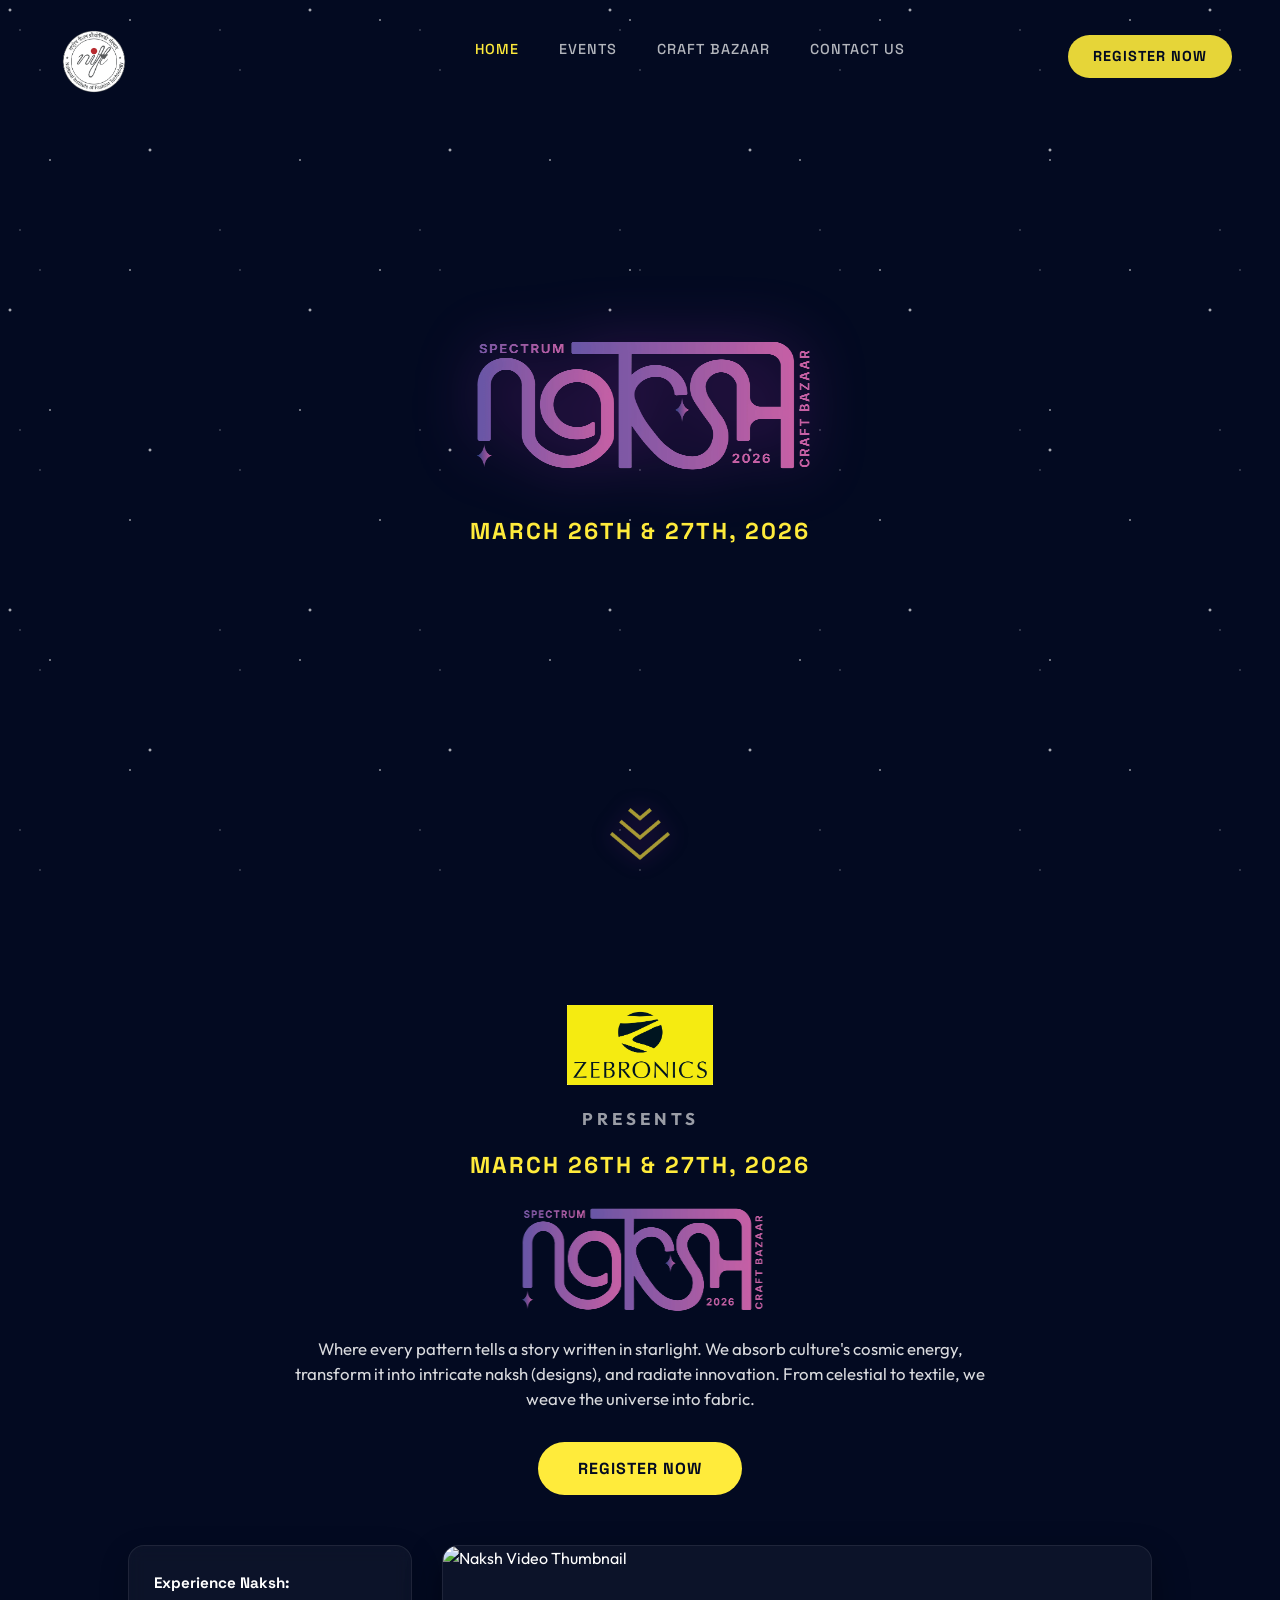
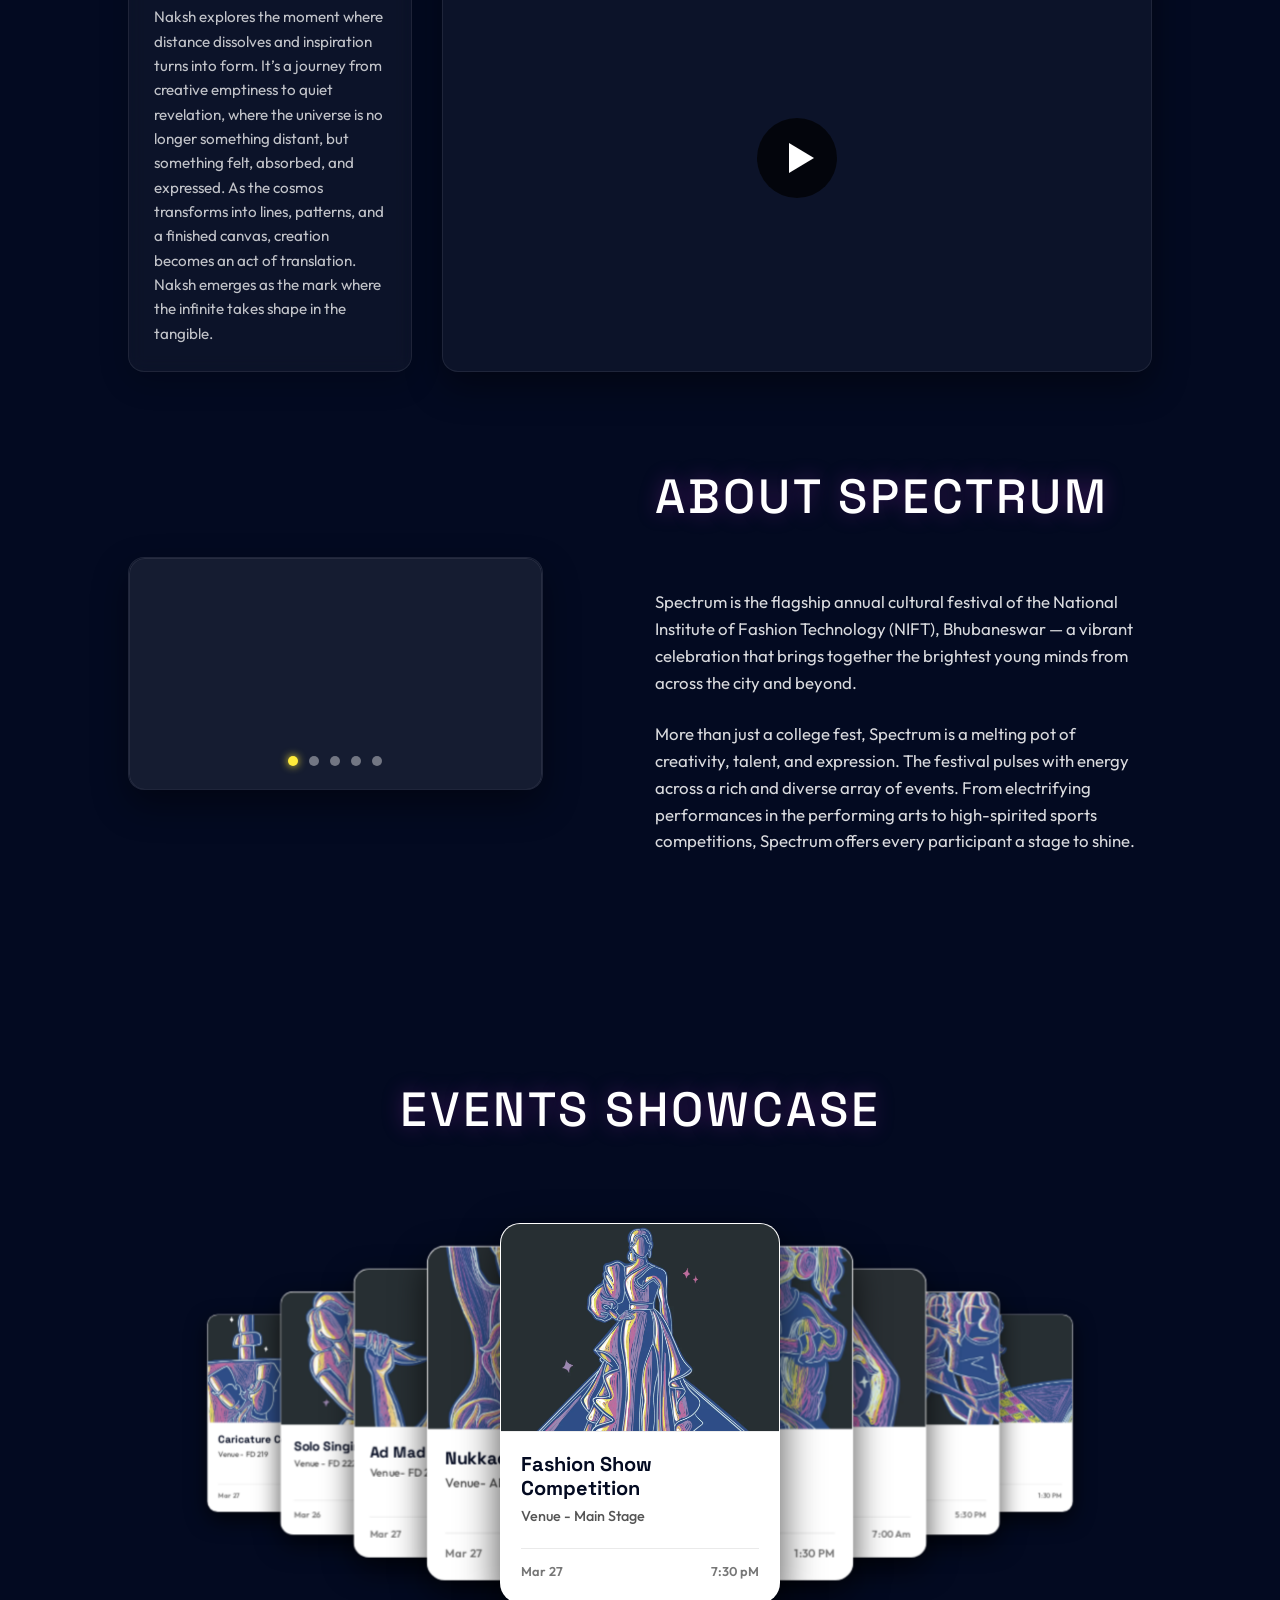
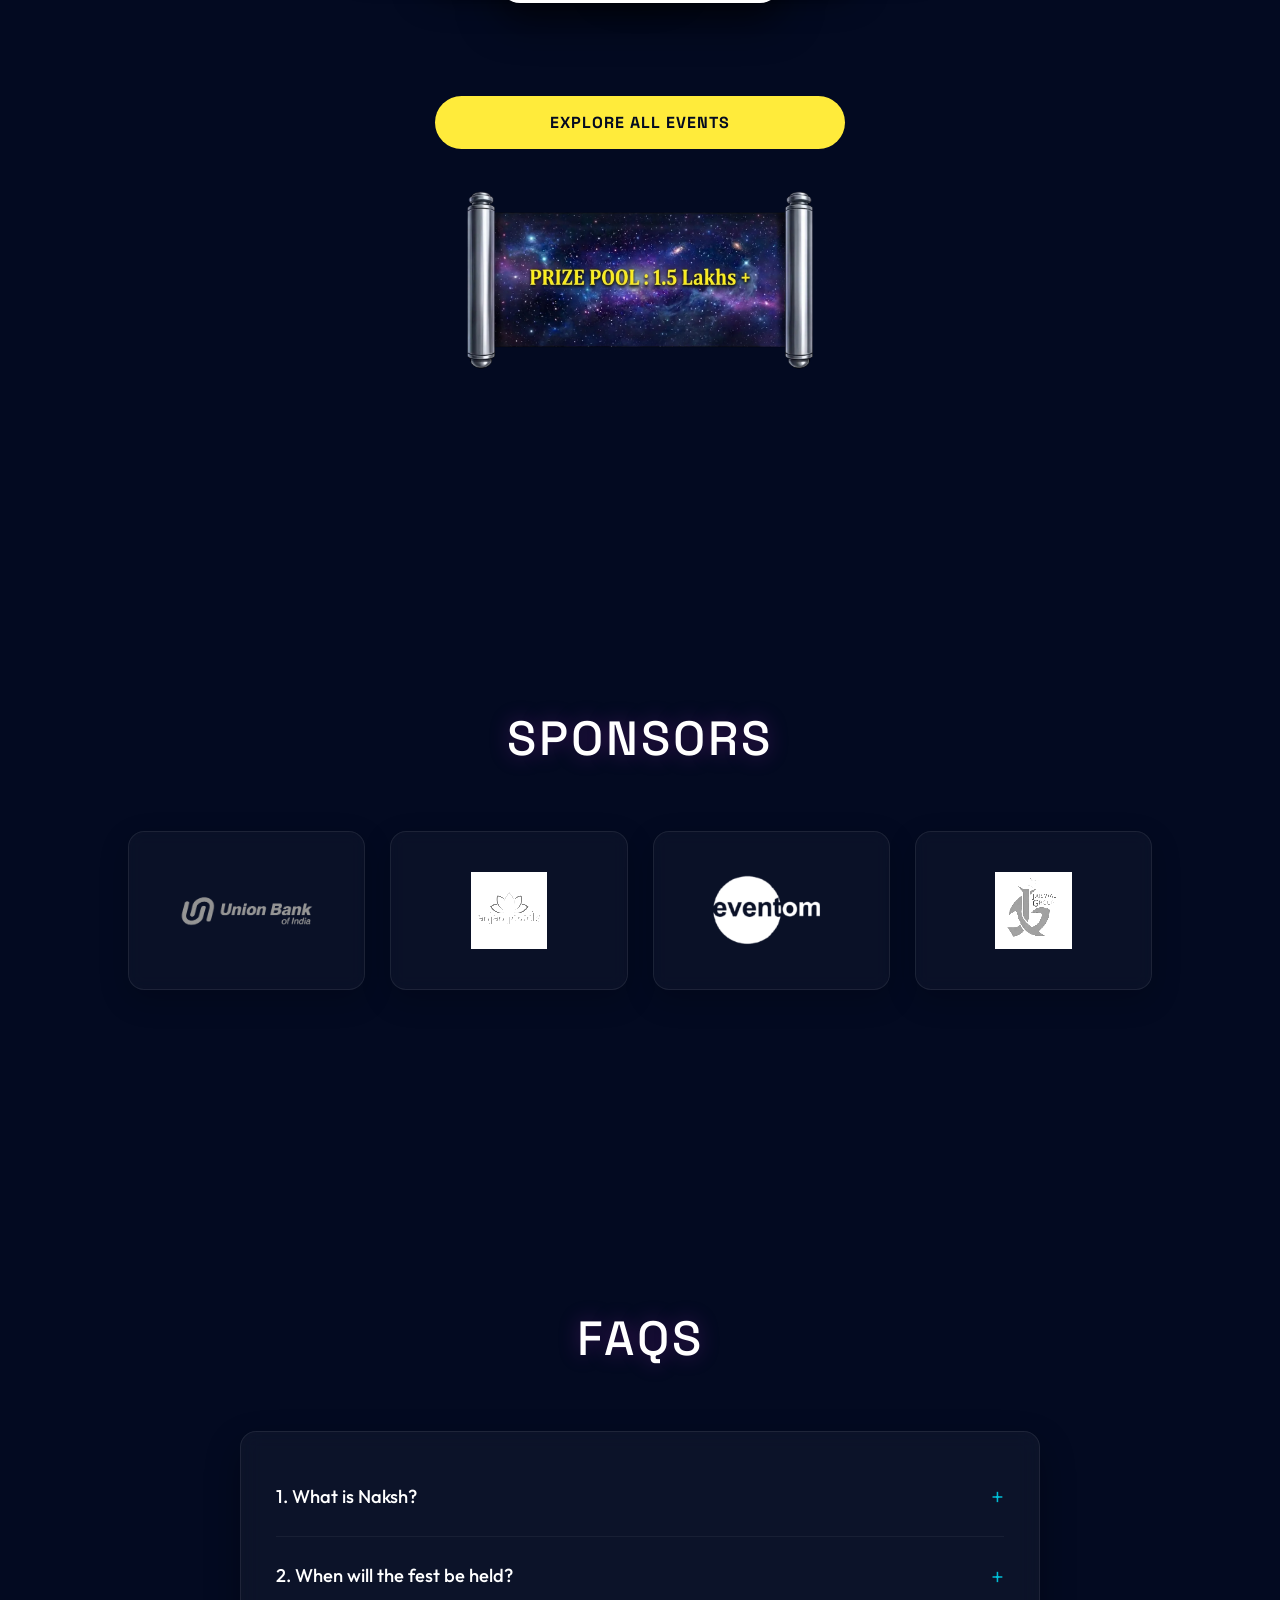
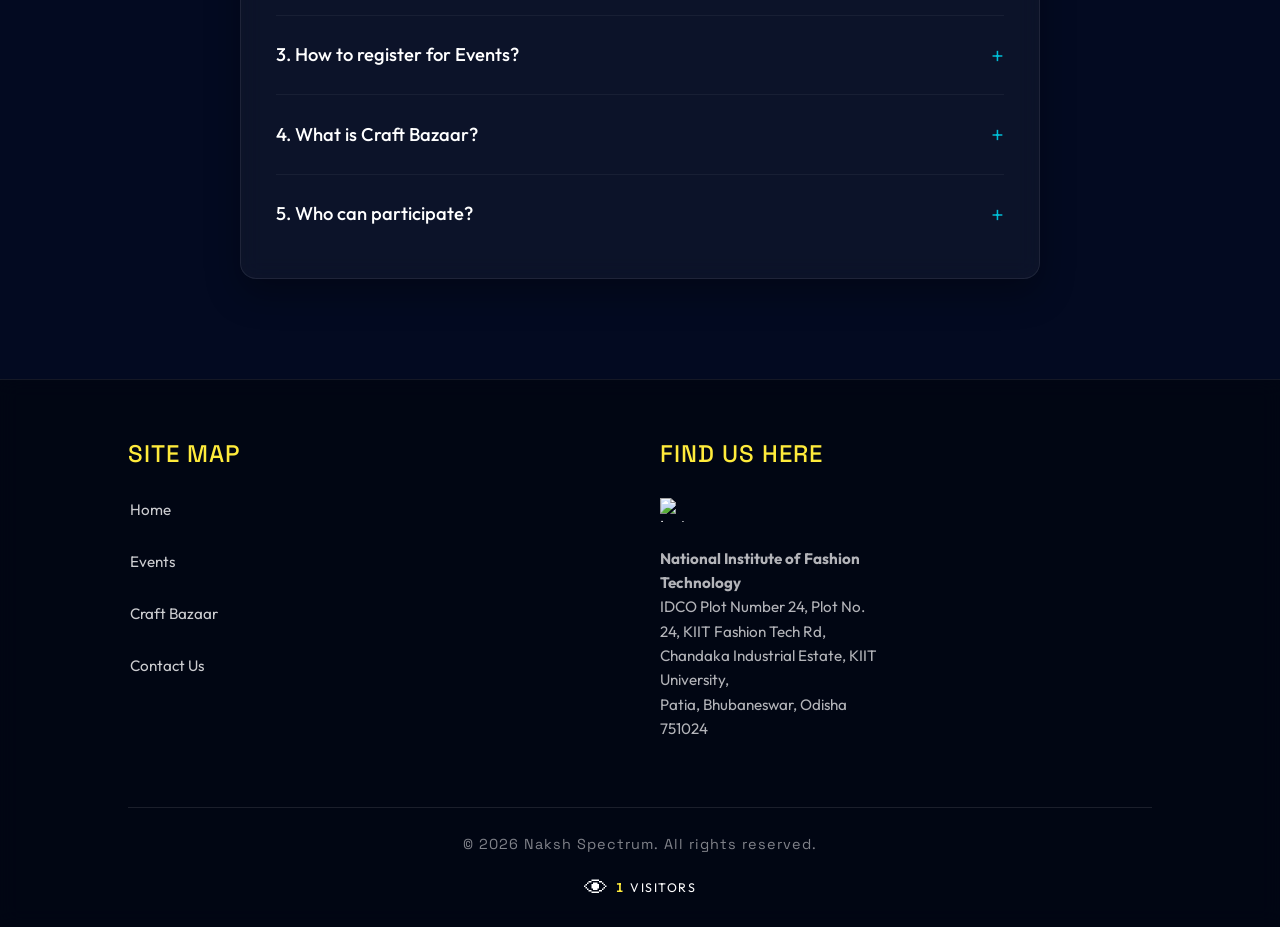
==== commit d0befc14: "modify footer. fix css footer and logo" ====
--- a/index.html
+++ b/index.html
@@ -321,7 +321,7 @@
 
     <footer>
         <div class="footer-content row g-4">
-            <div class="footer-col col-12 col-md-6 col-lg-4">
+            <div class="footer-col col-12 col-md-6 col-lg-6">
                 <h4>SITE MAP</h4>
                 <ul class="site-map" id="footer-sitemap">
                     <li><a href="index.html">Home</a></li></br>
@@ -330,16 +330,8 @@
                     <li><a href="contact.html">Contact Us</a></li>
                 </ul>
             </div>
-            <div class="footer-col col-12 col-md-6 col-lg-4">
-                <h4>SITE MAP</h4>
-                <ul class="site-map" id="footer-sitemap">
-                    <li><a href="index.html">Home</a></li></br>
-                    <li><a href="events.html">Events</a></li></br>
-                    <li><a href="craft bazaar.html">Craft Bazaar</a></li></br>
-                    <li><a href="contact.html">Contact Us</a></li>
-                </ul>
-            </div>
-            <div class="footer-col col-12 col-md-6 col-lg-4">
+         
+            <div class="footer-col col-12 col-md-6 col-lg-6">
                 <h4>FIND US HERE</h4>
                 <div class="social-icons">
                     <a href="https://www.instagram.com/spectrum.niftbbsr26/" target="_blank" rel="noopener noreferrer">
--- a/css/style.css
+++ b/css/style.css
@@ -620,7 +620,7 @@
 }
 .footer-content {
     display: grid;
-    grid-template-columns: 1fr 1fr 1fr;
+    grid-template-columns: 1fr 1fr;
     gap: 30px;
     width: 100%;
 }
@@ -631,6 +631,7 @@
     display: grid;
     grid-template-columns: 1fr 1fr;
     gap: 15px;
+    margin-left: -30px;
 }
 
 .site-map a { transition: color 0.3s, opacity 0.3s; }
@@ -662,8 +663,8 @@
     nav ul { gap: 1rem; font-size: 0.8rem; }
 
     #naksh-main-logo {
-        max-width: 50%;
-        height: 25%;
+        max-width: 260px;
+        height: 120px;
     }
 
     .know-more-btn{
